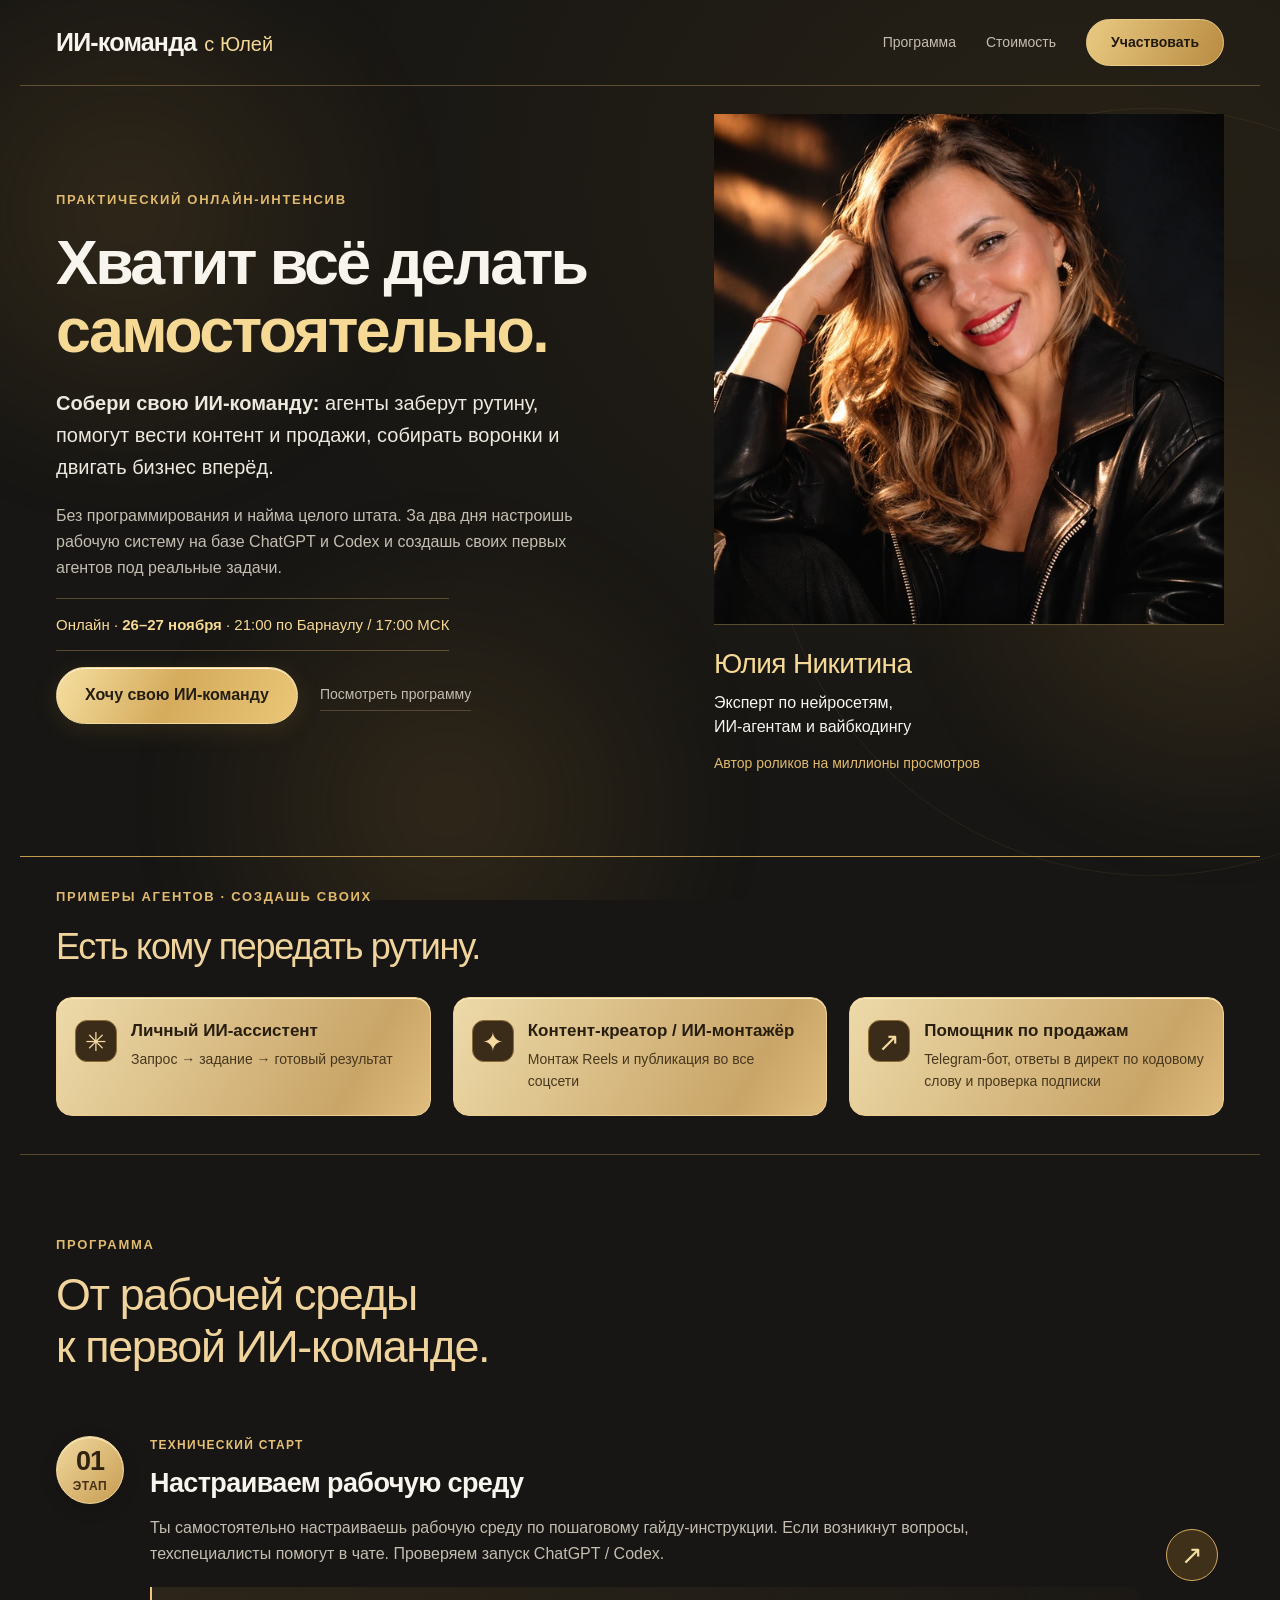
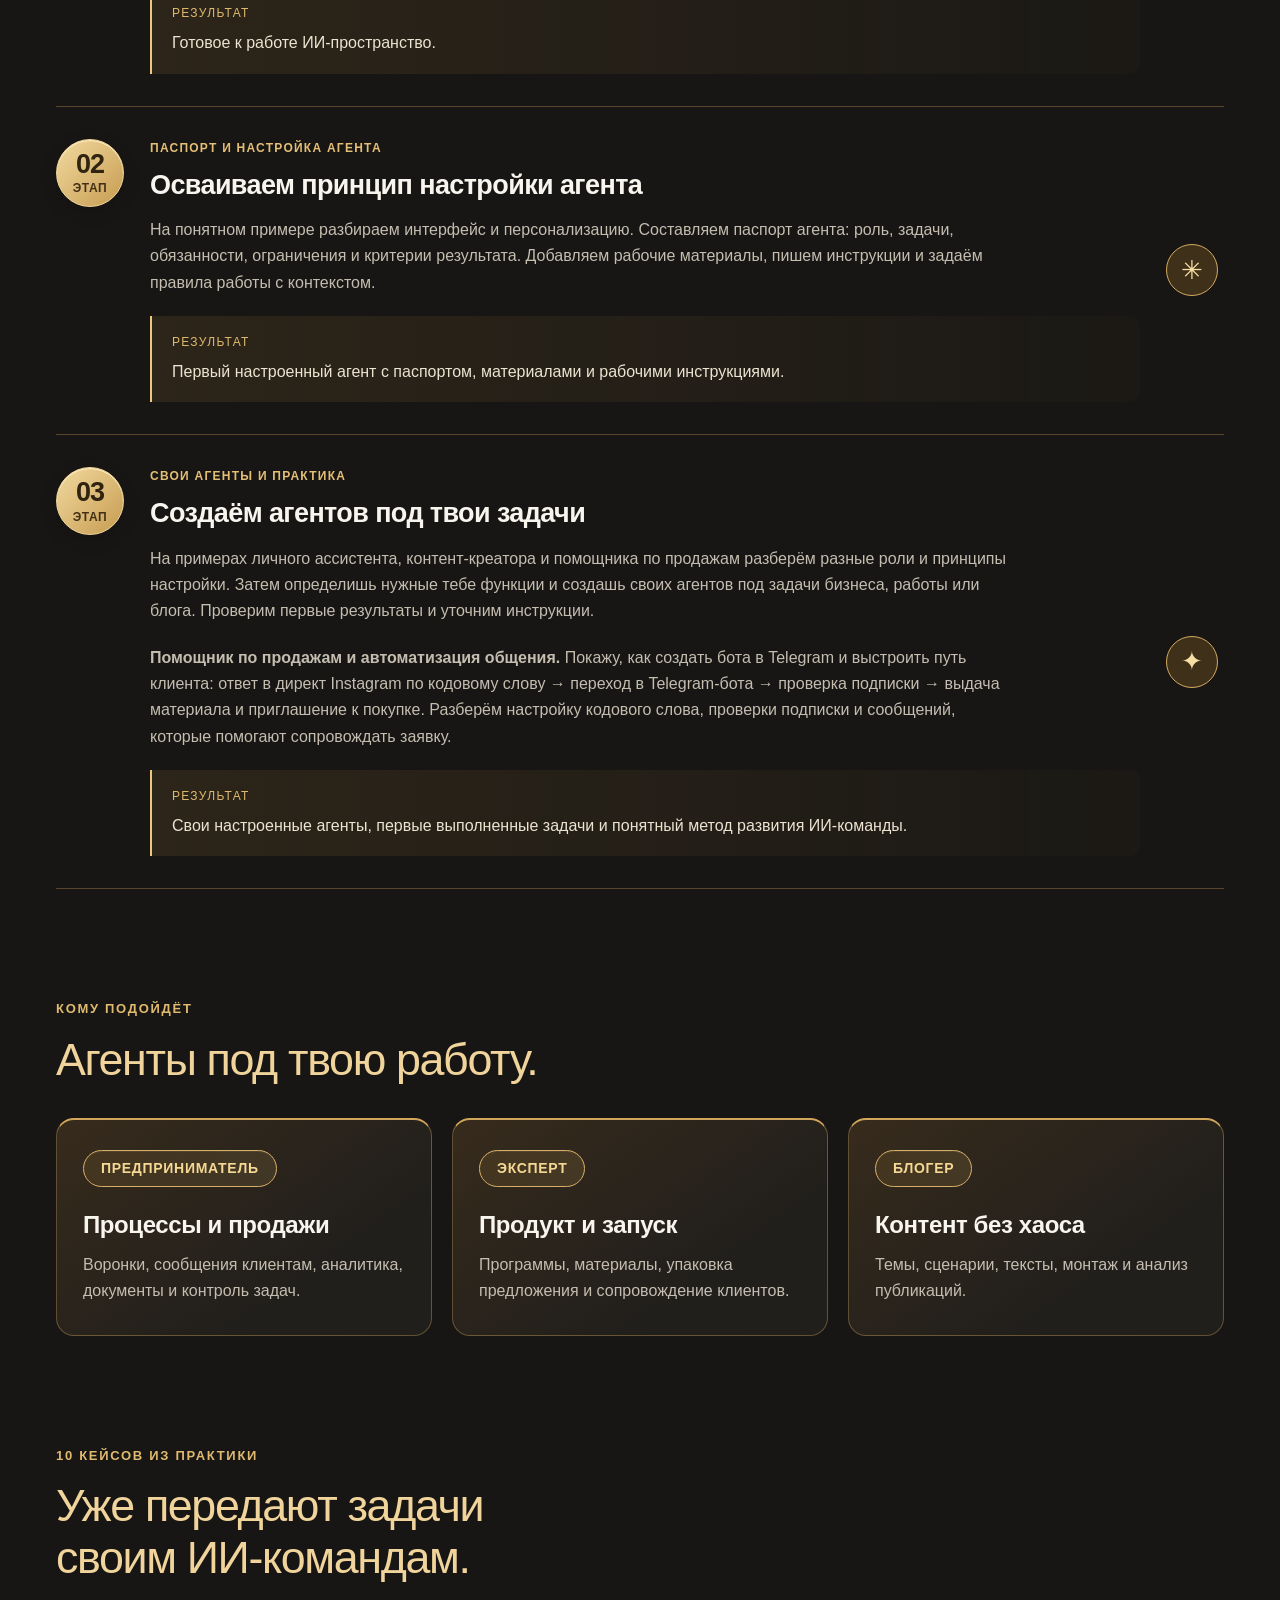
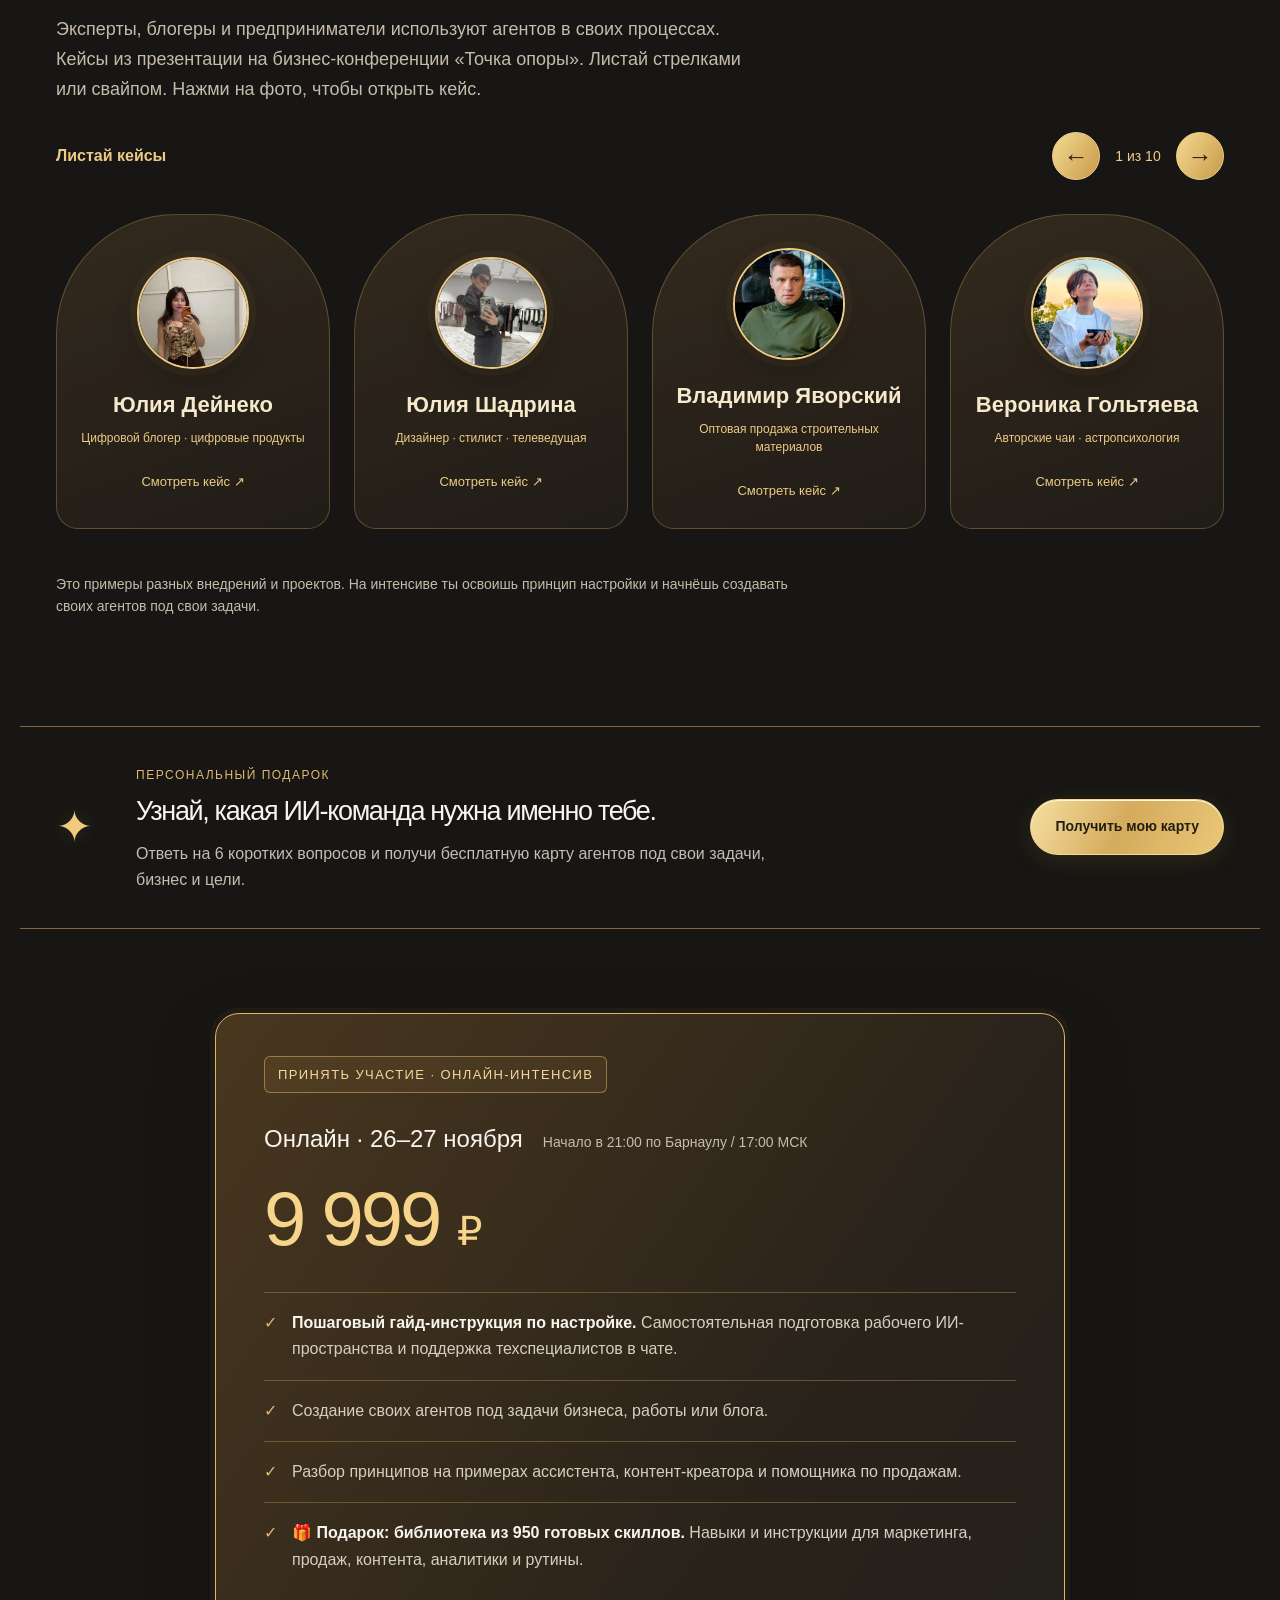
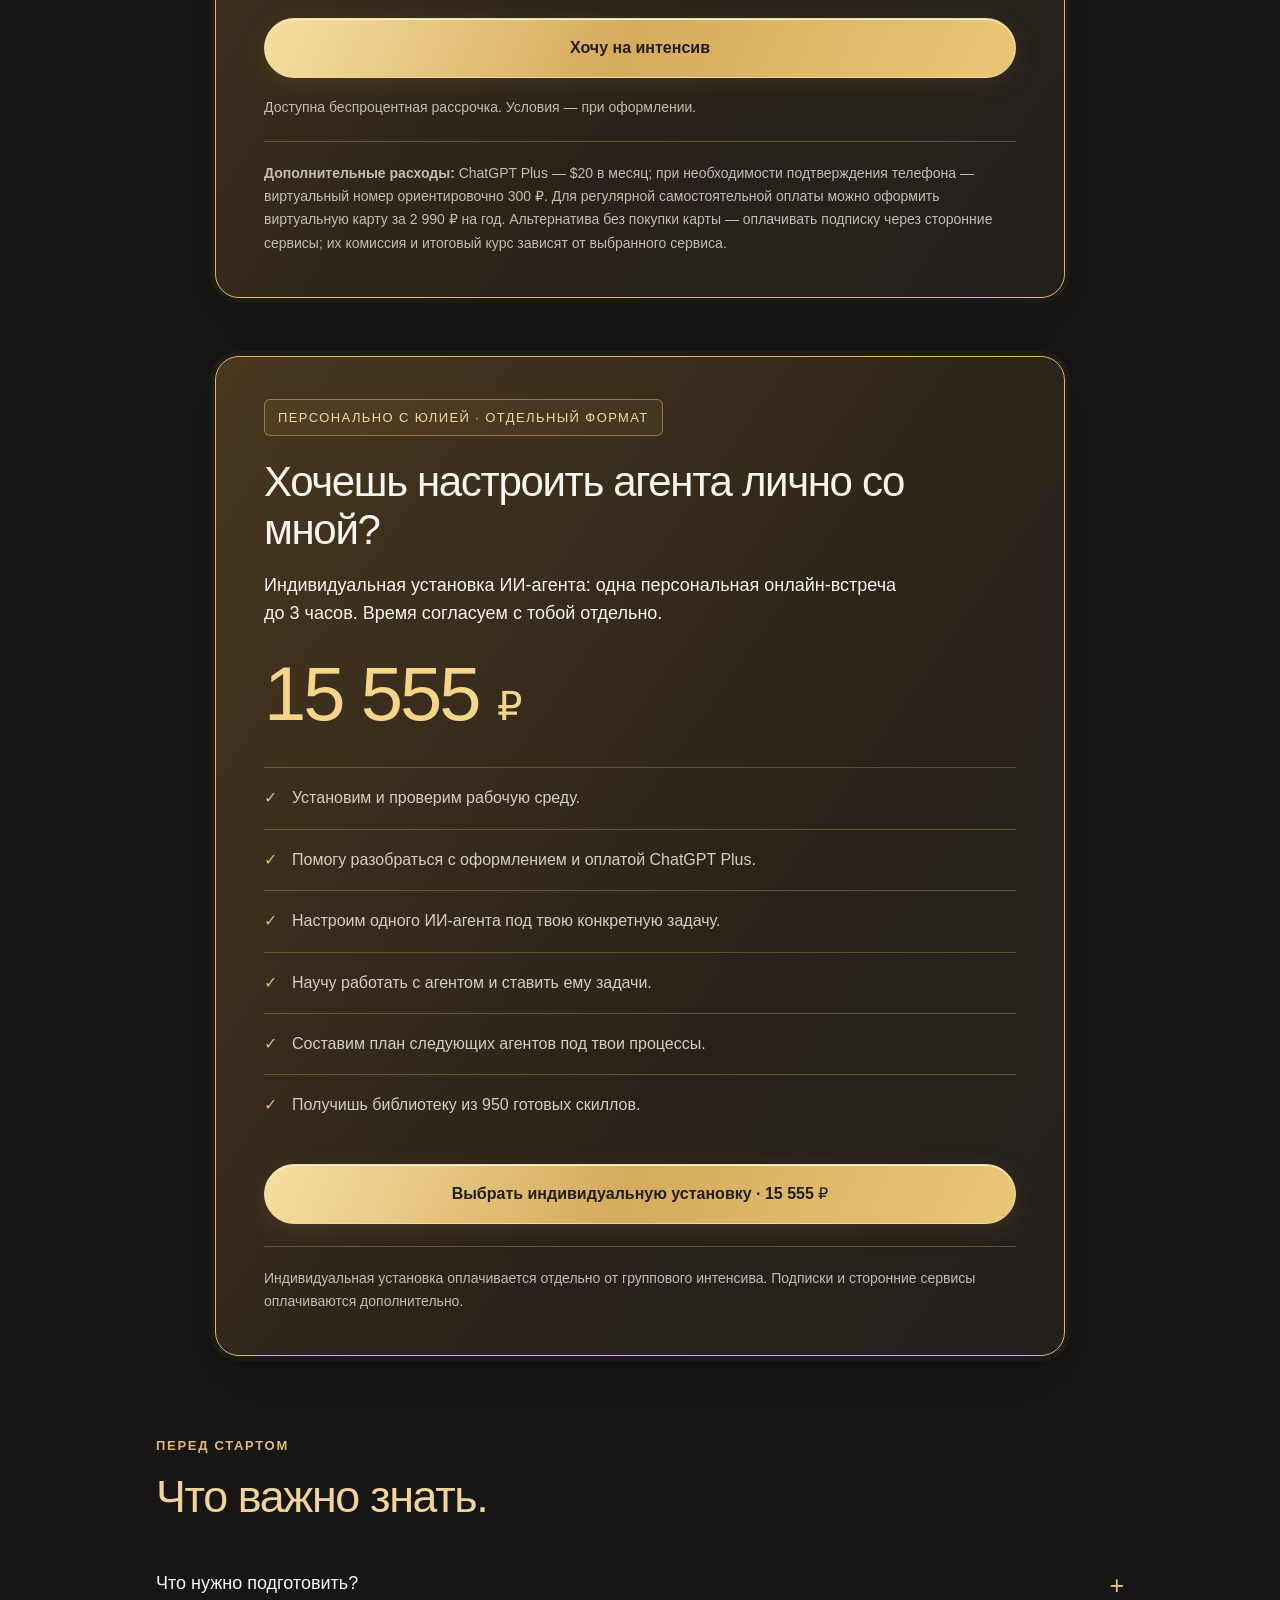
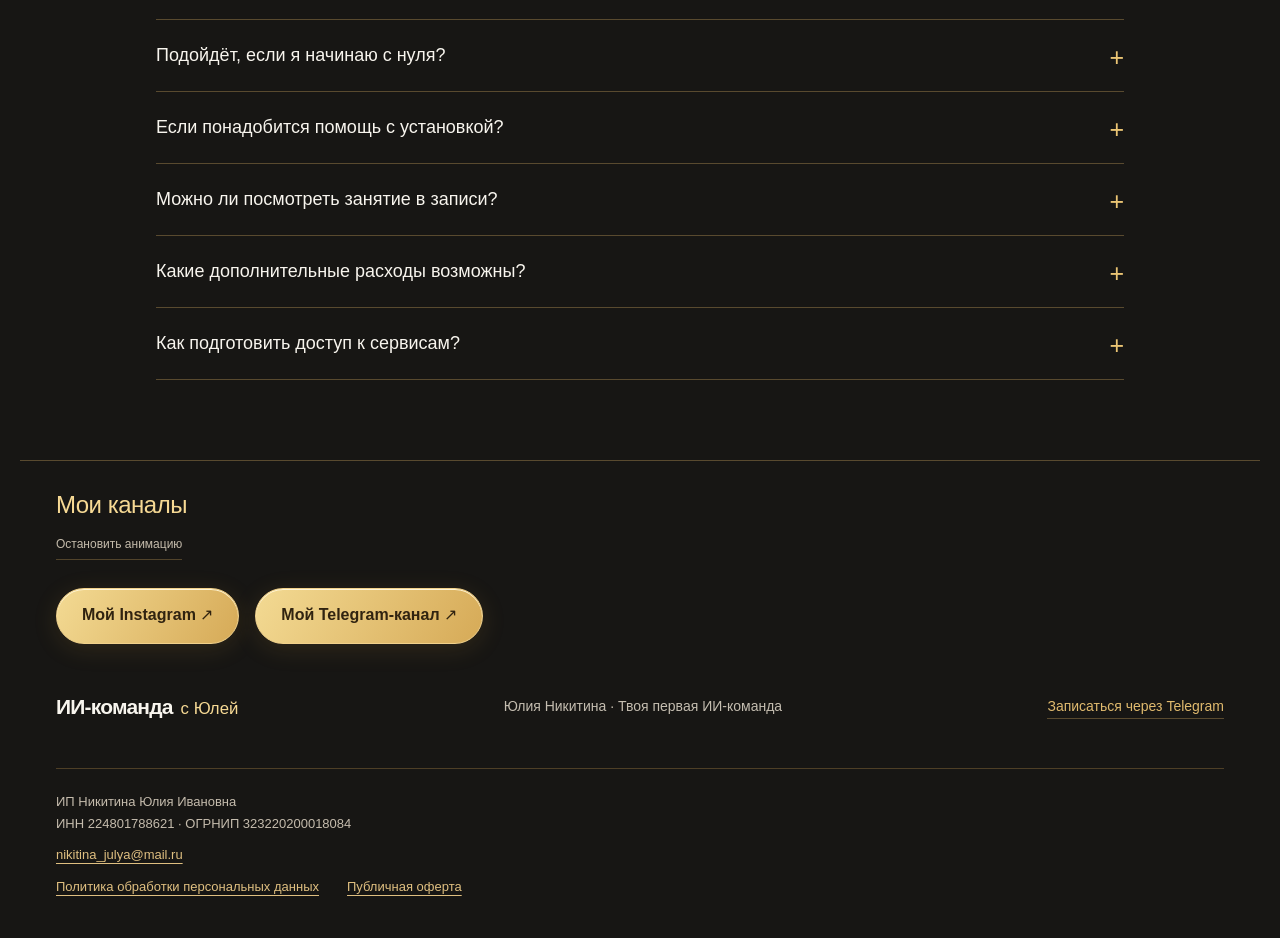
==== index.html @ 74a108e4 "Add interactive case portraits modal details and ambient gold motion" ====
<!doctype html>
<html lang="ru">
<head>
<meta charset="utf-8"><meta name="viewport" content="width=device-width,initial-scale=1">
<meta name="description" content="Хватит делать всё самостоятельно. За два дня создай своих ИИ-агентов под реальные задачи бизнеса, работы или блога. Онлайн-интенсив 26–27 ноября.">
<meta property="og:title" content="ИИ-команда с Юлей — практический онлайн-интенсив">
<meta property="og:description" content="Настрой своих агентов под задачи бизнеса, работы или блога.">
<meta property="og:image" content="https://juliyanikitina.github.io/ai/assets/intensive-preview-black-gold-v1.jpg">
<meta property="og:image:width" content="1734">
<meta property="og:image:height" content="907">
<meta property="og:image:alt" content="Интенсив «ИИ-команда с Юлей». Настрой своих агентов.">
<meta property="og:type" content="website">
<meta property="og:url" content="https://juliyanikitina.github.io/ai/">
<meta name="twitter:card" content="summary_large_image">
<meta name="twitter:description" content="Настрой своих агентов под задачи бизнеса, работы или блога.">
<meta name="twitter:image" content="https://juliyanikitina.github.io/ai/assets/intensive-preview-black-gold-v1.jpg">
<title>Твоя первая ИИ-команда — живой интенсив</title>
<meta name="theme-color" content="#171614">
<link rel="preload" as="image" href="assets/yulia-black-gold-1254.webp" imagesrcset="assets/yulia-black-gold-640.webp 640w, assets/yulia-black-gold-960.webp 960w, assets/yulia-black-gold-1254.webp 1254w" imagesizes="(max-width: 820px) calc(100vw - 40px), 540px">
<link rel="stylesheet" href="intensive-gold.css?v=20261125-cases-motion">
<link rel="stylesheet" href="cases-motion.css?v=1">
</head>
<body>
<div class="ambient-motion" aria-hidden="true"><i></i><i></i><i></i><b></b></div>
<header class="wrap nav"><a class="brand" href="#">ИИ-команда <span>с Юлей</span></a><nav aria-label="Главная навигация"><a href="#program">Программа</a><a href="#join">Стоимость</a><a class="nav-button" href="https://t.me/ai_komanda_intensive_bot?start=landing_nav" target="_blank" rel="noopener noreferrer">Участвовать</a></nav></header>
<main>
<section class="wrap hero">
<div class="hero-copy">
<div class="eyebrow">ПРАКТИЧЕСКИЙ ОНЛАЙН-ИНТЕНСИВ</div>
<h1>Хватит всё делать<br><em>самостоятельно.</em></h1>
<p class="lead"><strong>Собери свою ИИ-команду:</strong> агенты заберут рутину, помогут вести контент и продажи, собирать воронки и двигать бизнес вперёд.</p>
<p class="sublead">Без программирования и найма целого штата. За два дня настроишь рабочую систему на базе ChatGPT и Codex и создашь своих первых агентов под реальные задачи.</p>
<p class="hero-duration"><span>Онлайн · <strong>26–27 ноября</strong> · 21:00 по Барнаулу / 17:00 МСК</span></p>
<div class="hero-actions"><a class="button" href="https://t.me/ai_komanda_intensive_bot?start=landing_hero" target="_blank" rel="noopener noreferrer">Хочу свою ИИ-команду</a><a class="text-link" href="#program">Посмотреть программу</a></div>
</div>
<figure class="hero-portrait"><picture><source type="image/webp" srcset="assets/yulia-black-gold-640.webp 640w, assets/yulia-black-gold-960.webp 960w, assets/yulia-black-gold-1254.webp 1254w" sizes="(max-width: 820px) calc(100vw - 40px), 540px"><img src="assets/yulia-black-gold-portrait.jpg" alt="Юлия Никитина в чёрной кожаной куртке, портрет с тёплым золотым светом" width="1254" height="1254" fetchpriority="high" decoding="async"></picture><figcaption><strong>Юлия Никитина</strong><p class="speaker-description">Эксперт по нейросетям,<br>ИИ-агентам и вайбкодингу</p><span class="speaker-proof">Автор роликов на миллионы просмотров</span></figcaption></figure>
</section>
<section class="wrap workspace" aria-label="Примеры ролей ИИ-команды">
<div class="workspace-inner">
<div class="workspace-label">ПРИМЕРЫ АГЕНТОВ · СОЗДАШЬ СВОИХ</div><h2>Есть кому передать рутину.</h2>
<div class="agent-card"><div class="avatar mint">✳</div><div><h3>Личный ИИ-ассистент</h3><p>Запрос → задание → готовый результат</p></div><span class="arrow">↗</span></div>
<div class="agent-card"><div class="avatar red">✦</div><div><h3>Контент-креатор / ИИ-монтажёр</h3><p>Монтаж Reels и публикация во все соцсети</p></div><span class="arrow">↗</span></div>
<div class="agent-card"><div class="avatar yellow">↗</div><div><h3>Помощник по продажам</h3><p>Telegram-бот, ответы в директ по кодовому слову и проверка подписки</p></div><span class="arrow">↗</span></div>
</div></section>
<section class="wrap section" id="program"><div class="eyebrow">ПРОГРАММА</div><h2>От рабочей среды<br>к первой ИИ-команде.</h2>
<article class="lesson"><div class="day">01<span>ЭТАП</span></div><div><div class="lesson-meta">ТЕХНИЧЕСКИЙ СТАРТ</div><h3>Настраиваем рабочую среду</h3><p>Ты самостоятельно настраиваешь рабочую среду по пошаговому гайду-инструкции. Если возникнут вопросы, техспециалисты помогут в чате. Проверяем запуск ChatGPT / Codex.</p><div class="result"><span>РЕЗУЛЬТАТ</span>Готовое к работе ИИ-пространство.</div></div><div class="lesson-symbol">↗</div></article>
<article class="lesson"><div class="day">02<span>ЭТАП</span></div><div><div class="lesson-meta">ПАСПОРТ И НАСТРОЙКА АГЕНТА</div><h3>Осваиваем принцип настройки агента</h3><p>На понятном примере разбираем интерфейс и персонализацию. Составляем паспорт агента: роль, задачи, обязанности, ограничения и критерии результата. Добавляем рабочие материалы, пишем инструкции и задаём правила работы с контекстом.</p><div class="result"><span>РЕЗУЛЬТАТ</span>Первый настроенный агент с паспортом, материалами и рабочими инструкциями.</div></div><div class="lesson-symbol">✳</div></article>
<article class="lesson"><div class="day">03<span>ЭТАП</span></div><div><div class="lesson-meta">СВОИ АГЕНТЫ И ПРАКТИКА</div><h3>Создаём агентов под твои задачи</h3><p>На примерах личного ассистента, контент-креатора и помощника по продажам разберём разные роли и принципы настройки. Затем определишь нужные тебе функции и создашь своих агентов под задачи бизнеса, работы или блога. Проверим первые результаты и уточним инструкции.</p><p><strong>Помощник по продажам и автоматизация общения.</strong> Покажу, как создать бота в Telegram и выстроить путь клиента: ответ в директ Instagram по кодовому слову → переход в Telegram-бота → проверка подписки → выдача материала и приглашение к покупке. Разберём настройку кодового слова, проверки подписки и сообщений, которые помогают сопровождать заявку.</p><div class="result"><span>РЕЗУЛЬТАТ</span>Свои настроенные агенты, первые выполненные задачи и понятный метод развития ИИ-команды.</div></div><div class="lesson-symbol">✦</div></article>
</section>
<section class="wrap section audience-paths" id="who-needs-it">
<div class="eyebrow">КОМУ ПОДОЙДЁТ</div><h2>Агенты под твою работу.</h2>
<div class="profession-grid">
<article><span class="agent-tag">ПРЕДПРИНИМАТЕЛЬ</span><h3>Процессы и продажи</h3><p>Воронки, сообщения клиентам, аналитика, документы и контроль задач.</p></article>
<article><span class="agent-tag">ЭКСПЕРТ</span><h3>Продукт и запуск</h3><p>Программы, материалы, упаковка предложения и сопровождение клиентов.</p></article>
<article><span class="agent-tag">БЛОГЕР</span><h3>Контент без хаоса</h3><p>Темы, сценарии, тексты, монтаж и анализ публикаций.</p></article>
</div>
</section>
<section class="wrap section cases-section" id="cases" aria-label="Кейсы применения ИИ-агентов"><div class="eyebrow">10 КЕЙСОВ ИЗ ПРАКТИКИ</div><h2>Уже передают задачи<br>своим ИИ-командам.</h2><p class="cases-intro">Эксперты, блогеры и предприниматели используют агентов в своих процессах. Кейсы из презентации на бизнес-конференции «Точка опоры». Листай стрелками или свайпом. Нажми на фото, чтобы открыть кейс.</p><div class="cases-controls"><strong>Листай кейсы</strong><div class="cases-nav"><button type="button" aria-label="Предыдущий кейс" data-cases-step="-1">←</button><span class="case-counter" aria-live="polite">1 из 10</span><button type="button" aria-label="Следующий кейс" data-cases-step="1">→</button></div></div><div class="cases-track" tabindex="0" aria-label="Кейсы, листай стрелками или свайпом"><article class="case-card"><button class="case-open" type="button" aria-haspopup="dialog"><header class="case-header"><div class="case-avatar"><img src="assets/cases/yulia-deyneko.webp" alt="Юлия Дейнеко — Блогер · цифровые продукты" loading="lazy" decoding="async" width="397" height="700"></div><div><h3>Юлия Дейнеко</h3><span class="case-role">Цифровой блогер · цифровые продукты</span></div></header><span class="case-open-label">Смотреть кейс ↗</span></button><div class="case-content"><p class="case-label">Что внедрили и используют</p><ul><li>Анализирует обращения из нескольких соцсетей и выделяет диалоги, где нужно личное участие</li><li>Помогает отвечать в закрытых сообществах и работает как ИИ-продажник</li><li>Поддерживает создание ботов, лендингов, контента и новых цифровых продуктов</li></ul><p class="case-result">Экономия времени и затрат на отдельных специалистов — плюс новые продукты и источники дохода.</p></div></article><article class="case-card"><button class="case-open" type="button" aria-haspopup="dialog"><header class="case-header"><div class="case-avatar"><img src="assets/cases/yulia-shadrina.webp" alt="Юлия Шадрина — Дизайнер · стилист · телеведущая" loading="lazy" decoding="async" width="525" height="700"></div><div><h3>Юлия Шадрина</h3><span class="case-role">Дизайнер · стилист · телеведущая</span></div></header><span class="case-open-label">Смотреть кейс ↗</span></button><div class="case-content"><p class="case-label">Что внедрили и используют</p><ul><li>Фотореалистичные эскизы формы и ИИ-модели в дизайнерской одежде</li><li>Ролики о продуктах, расчёт стоимости и коммерческие предложения</li><li>Поиск материалов, поставщиков и оптимальных вариантов производства</li></ul><p class="case-result">Для крупных заказчиков быстрее собираются концепция, визуализация, расчёты и материалы для согласования.</p></div></article><article class="case-card"><button class="case-open" type="button" aria-haspopup="dialog"><header class="case-header"><div class="case-avatar"><img src="assets/cases/vladimir-yavorsky.webp" alt="Владимир Яворский — Оптовая продажа строительных материалов" loading="lazy" decoding="async" width="700" height="700"></div><div><h3>Владимир Яворский</h3><span class="case-role">Оптовая продажа строительных материалов</span></div></header><span class="case-open-label">Смотреть кейс ↗</span></button><div class="case-content"><p class="case-label">Что внедрили и используют</p><ul><li>Анализ клиентской базы: кто пришёл, кто ушёл и какие действия нужны</li><li>Формирование заказов товаров на склад и перемещений между складами</li><li>В разработке — приложение с инструкциями для новых сотрудников</li></ul><p class="case-result">Руководитель быстрее получает аналитику и решения по запасам, а обучение новичков переходит в единый стандарт.</p></div></article><article class="case-card"><button class="case-open" type="button" aria-haspopup="dialog"><header class="case-header"><div class="case-avatar"><img src="assets/cases/veronika-goltyaeva.webp" alt="Вероника Гольтяева — Авторские чаи · астропсихология" loading="lazy" decoding="async" width="700" height="700"></div><div><h3>Вероника Гольтяева</h3><span class="case-role">Авторские чаи · астропсихология</span></div></header><span class="case-open-label">Смотреть кейс ↗</span></button><div class="case-content"><p class="case-label">Что внедрили и используют</p><ul><li>Гайды, визуалы и описания авторских чаёв</li><li>Поиск клиентов, баз, выставок и ярмарок</li><li>Коммерческие предложения, рассылки и поддержка продаж</li></ul><p class="case-result">Знания и физический продукт превращаются в понятную линейку материалов, каналов продвижения и продаж.</p></div></article><article class="case-card"><button class="case-open" type="button" aria-haspopup="dialog"><header class="case-header"><div class="case-avatar"><img src="assets/cases/eclair-elena-tokareva.webp" alt="Эклерная · Елена Токарева — Производство · кондитерская" loading="lazy" decoding="async" width="1000" height="529"></div><div><h3>Эклерная · Елена Токарева</h3><span class="case-role">Производство · кондитерская</span></div></header><span class="case-open-label">Смотреть кейс ↗</span></button><div class="case-content"><p class="case-label">Что внедрили и используют</p><ul><li>Структурирует рецепты и технологические данные</li><li>Сводит квартальные отчёты и помогает анализировать показатели</li><li>Готовит визуалы и презентационные материалы</li></ul><p class="case-result">То, что откладывалось из-за объёма, превращается в регулярный управляемый процесс.</p></div></article><article class="case-card"><button class="case-open" type="button" aria-haspopup="dialog"><header class="case-header"><div class="case-avatar"><img src="assets/cases/marina-likhtorovich.webp" alt="Марина Лихторович — HR · Executive Search" loading="lazy" decoding="async" width="700" height="700"></div><div><h3>Марина Лихторович</h3><span class="case-role">HR · Executive Search</span></div></header><span class="case-open-label">Смотреть кейс ↗</span></button><div class="case-content"><p class="case-label">Что внедрили и используют</p><ul><li>Структурирует переписки, материалы и большие объёмы информации</li><li>Готовит презентации и документы к выступлениям</li><li>Помогает держать в фокусе проекты, связи и договорённости</li></ul><p class="case-result">Основатель HR-агентства «ЛЮДИ» получает цифровую поддержку без расширения ручной рутины.</p></div></article><article class="case-card"><button class="case-open" type="button" aria-haspopup="dialog"><header class="case-header"><div class="case-avatar"><img src="assets/cases/derufa.webp" alt="DERUFA — Розница · краски" loading="lazy" decoding="async" width="1000" height="525"></div><div><h3>DERUFA</h3><span class="case-role">Розница · краски</span></div></header><span class="case-open-label">Смотреть кейс ↗</span></button><div class="case-content"><p class="case-label">Что внедрили и используют</p><ul><li>Находит целевые базы партнёров и клиентов</li><li>Готовит коммерческие предложения</li><li>Помогает проводить рассылки и обрабатывать ответы</li></ul><p class="case-result">Больше охват, быстрее выход на контакт и меньше ручной работы в продажах.</p></div></article><article class="case-card"><button class="case-open" type="button" aria-haspopup="dialog"><header class="case-header"><div class="case-avatar"><img src="assets/cases/kartikeya.webp" alt="Картикея — Нейрозапуск проекта" loading="lazy" decoding="async" width="1000" height="525"></div><div><h3>Картикея</h3><span class="case-role">Нейрозапуск проекта</span></div></header><span class="case-open-label">Смотреть кейс ↗</span></button><div class="case-content"><p class="case-label">Что внедрили и используют</p><ul><li>Объединены книга, программы, наставничество и миссия проекта</li><li>Созданы позиционирование, сайт и продуктовые страницы</li><li>Подготовлены бот и сценарии продаж</li></ul><p class="case-result">Цифровая экосистема опубликована и подготовлена к самостоятельному развитию.</p></div></article><article class="case-card"><button class="case-open" type="button" aria-haspopup="dialog"><header class="case-header"><div class="case-avatar"><img src="assets/cases/crystal.webp" alt="CRYSTAL · Икорный сомелье — Нейрозапуск семейного бизнеса" loading="lazy" decoding="async" width="700" height="700"></div><div><h3>CRYSTAL · Икорный сомелье</h3><span class="case-role">Нейрозапуск семейного бизнеса</span></div></header><span class="case-open-label">Смотреть кейс ↗</span></button><div class="case-content"><p class="case-label">Что внедрили и используют</p><ul><li>Экспертиза семейного бизнеса упакована в продукт</li><li>Созданы лендинг, бот, гайд и предложение</li><li>Подготовлены стратегия прогрева и сценарий запуска</li></ul><p class="case-result">Продукт и инфраструктура подготовлены к выходу на рынок без неподтверждённых обещаний продаж.</p></div></article><article class="case-card"><button class="case-open" type="button" aria-haspopup="dialog"><header class="case-header"><div class="case-avatar"><div class="case-wordmark">АГРОИМПОРТ<br>РИТЕЙЛ</div></div><div><h3>Агроимпорт Ритейл</h3><span class="case-role">Оптовая дистрибуция продуктов · Барнаул</span></div></header><span class="case-open-label">Смотреть кейс ↗</span></button><div class="case-content"><p class="case-label">Что внедрили и используют</p><ul><li>Сводит данные продаж и остатки из подключённых источников</li><li>Сверяет показатели и готовит расчёты для руководителя</li><li>Выдаёт проверяемый результат примерно за одну минуту</li></ul><p class="case-result">Управленческий бот уже внедрён и работает в собственном контуре компании.</p></div></article></div><p class="cases-note">Это примеры разных внедрений и проектов. На интенсиве ты освоишь принцип настройки и начнёшь создавать своих агентов под свои задачи.</p></section>
<section class="wrap ai-map-gift" aria-label="Бесплатная персональная карта ИИ-команды">
<div class="gift-mark" aria-hidden="true">✦</div><div><span>ПЕРСОНАЛЬНЫЙ ПОДАРОК</span><h2>Узнай, какая ИИ-команда нужна именно тебе.</h2><p>Ответь на 6 коротких вопросов и получи бесплатную карту агентов под свои задачи, бизнес и цели.</p></div><a class="button" href="https://t.me/ai_komanda_intensive_bot?start=event_ai_map" target="_blank" rel="noopener noreferrer">Получить мою карту</a>
</section>
<section class="wrap section join join-compact" id="join">
<div class="price-card"><span class="price-label">ПРИНЯТЬ УЧАСТИЕ · ОНЛАЙН-ИНТЕНСИВ</span><div class="price-date"><strong>Онлайн · 26–27 ноября</strong><span>Начало в 21:00 по Барнаулу / 17:00 МСК</span></div><div class="price" style="margin-top:14px">9 999 <span>₽</span></div>
<ul><li><strong>Пошаговый гайд-инструкция по настройке.</strong> Самостоятельная подготовка рабочего ИИ-пространства и поддержка техспециалистов в чате.</li><li>Создание своих агентов под задачи бизнеса, работы или блога.</li><li>Разбор принципов на примерах ассистента, контент-креатора и помощника по продажам.</li><li><strong>🎁 Подарок: библиотека из 950 готовых скиллов.</strong> Навыки и инструкции для маркетинга, продаж, контента, аналитики и рутины.</li></ul>
<a class="button" id="enroll" href="https://t.me/ai_komanda_intensive_bot?start=landing_price" target="_blank" rel="noopener noreferrer">Хочу на интенсив</a>
<p class="muted">Доступна беспроцентная рассрочка. Условия — при оформлении.</p>
<p class="price-note"><strong>Дополнительные расходы:</strong> ChatGPT Plus — $20 в месяц; при необходимости подтверждения телефона — виртуальный номер ориентировочно 300 ₽. Для регулярной самостоятельной оплаты можно оформить виртуальную карту за 2 990 ₽ на год. Альтернатива без покупки карты — оплачивать подписку через сторонние сервисы; их комиссия и итоговый курс зависят от выбранного сервиса.</p></div></section>
<section class="wrap individual-option" id="individual" aria-label="Индивидуальная установка ИИ-агента"><div class="price-card"><span class="price-label">ПЕРСОНАЛЬНО С ЮЛИЕЙ · ОТДЕЛЬНЫЙ ФОРМАТ</span><h2>Хочешь настроить агента лично со мной?</h2><p class="individual-intro">Индивидуальная установка ИИ-агента: одна персональная онлайн-встреча до 3 часов. Время согласуем с тобой отдельно.</p><div class="price">15 555 <span>₽</span></div><ul><li>Установим и проверим рабочую среду.</li><li>Помогу разобраться с оформлением и оплатой ChatGPT Plus.</li><li>Настроим одного ИИ-агента под твою конкретную задачу.</li><li>Научу работать с агентом и ставить ему задачи.</li><li>Составим план следующих агентов под твои процессы.</li><li>Получишь библиотеку из 950 готовых скиллов.</li></ul><a class="button" href="https://ai-komanda-s-yuley.ai-komanda-worker.workers.dev/pay?format=individual" target="_blank" rel="noopener noreferrer">Выбрать индивидуальную установку · 15 555 ₽</a><p class="price-note">Индивидуальная установка оплачивается отдельно от группового интенсива. Подписки и сторонние сервисы оплачиваются дополнительно.</p></div></section>
<section class="wrap faq" id="prepare"><div class="eyebrow">ПЕРЕД СТАРТОМ</div><h2>Что важно знать.</h2>
<details><summary>Что нужно подготовить?</summary><p>Ноутбук на Windows или Mac, зарядку, стабильный интернет, Telegram и доступ к своей почте. Заранее предоставим гайд с требованиями к устройствам и подготовкой к интенсиву. Установку пройдём вместе.</p></details>
<details><summary>Подойдёт, если я начинаю с нуля?</summary><p>Да. Программировать не нужно: показываем каждый шаг на понятных примерах, а ты создаёшь своих агентов под реальные задачи.</p></details>
<details><summary>Если понадобится помощь с установкой?</summary><p>Типовые вопросы разбираем на занятии и в чате. Персональная настройка компьютера вне групповой программы согласуется отдельно. Ошибки в наших инструкциях исправляем без доплаты.</p></details>
<details><summary>Можно ли посмотреть занятие в записи?</summary><p>Да, записи онлайн-эфиров входят в участие. Срок доступа уточни перед оплатой.</p></details>
<details><summary>Какие дополнительные расходы возможны?</summary><p>ChatGPT Plus стоит $20 в месяц. Если сервис запросит подтверждение телефона, виртуальный номер может стоить ориентировочно 300 ₽. Для самостоятельной оплаты можно оформить виртуальную карту за 2 990 ₽ на год. Другой вариант — оплачивать через сторонние сервисы без покупки карты; тогда учитывай их комиссию и курс. Цены сервисов могут меняться.</p></details>
<details><summary>Как подготовить доступ к сервисам?</summary><p>До оплаты участия уточним необходимые подписки и доступность сервисов для твоего устройства и региона с учётом правил провайдеров. Если нужен VPN, рекомендации и его отдельную стоимость обсудим заранее. VPN сам по себе не гарантирует доступ. Пароли, коды подтверждения и платёжные данные участник вводит самостоятельно.</p></details>
</section></main>

<footer class="wrap footer"><div class="footer-channels"><h2>Мои каналы</h2><button type="button" class="motion-toggle" aria-pressed="false">Остановить анимацию</button><nav class="social-links" aria-label="Социальные сети Юлии Никитиной"><a class="button social-button" href="https://www.instagram.com/juliya.nikitina.ai/" target="_blank" rel="noopener noreferrer" aria-label="Instagram Юлии Никитиной">Мой Instagram ↗</a><a class="button social-button" href="https://t.me/julya_nikitina_369" target="_blank" rel="noopener noreferrer" aria-label="Telegram-канал Юлии Никитиной">Мой Telegram-канал ↗</a></nav></div><a class="brand" href="#">ИИ-команда <span>с Юлей</span></a><span>Юлия Никитина · Твоя первая ИИ-команда</span><a class="footer-cta" href="https://t.me/ai_komanda_intensive_bot?start=landing_footer" target="_blank" rel="noopener noreferrer">Записаться через Telegram</a><div class="legal-footer"><p>ИП Никитина Юлия Ивановна<br>ИНН 224801788621 · ОГРНИП 323220200018084</p><p><a href="mailto:nikitina_julya@mail.ru">nikitina_julya@mail.ru</a></p><nav aria-label="Правовая информация"><a href="privacy/">Политика обработки персональных данных</a><a href="https://ai-creator369.payform.ru/rest/school/getPublicOffer?offerId=84648" target="_blank" rel="noopener noreferrer">Публичная оферта</a></nav></div></footer>
<dialog class="case-dialog" aria-labelledby="case-dialog-title"><div class="case-dialog-toolbar"><span>КЕЙС ИЗ ПРАКТИКИ</span><button type="button" class="case-dialog-close" aria-label="Закрыть кейс">✕</button></div><div class="case-dialog-body"></div><div class="case-dialog-nav"><button type="button" data-dialog-step="-1" aria-label="Предыдущий кейс в окне">←</button><span class="dialog-counter"></span><button type="button" data-dialog-step="1" aria-label="Следующий кейс в окне">→</button></div></dialog>
<script src="script.js"></script>
<script src="cases.js?v=3" defer></script>

</body></html>
---- intensive-gold.css ----
/* Black leather, warm light, brushed gold. Photograph stays unfiltered. */
:root{color-scheme:dark;--paper:#171614;--panel:#211f1c;--panel-raised:#292621;--ink:#f8f5ee;--muted:#c4bdb0;--gold:#d9b976;--gold-bright:#f3dbaa;--line:#c4a56a35;font-synthesis:none}
*{box-sizing:border-box}
html{scroll-behavior:smooth;scroll-padding-top:30px}
body{margin:0;background:var(--paper);color:var(--ink);font-family:Arial,Helvetica,sans-serif;-webkit-font-smoothing:antialiased;font-size:16px;line-height:1.65}
body:before{content:"";position:absolute;inset:0 0 auto;height:1000px;z-index:-1;background:radial-gradient(ellipse at 85% 18%,#966b2420,transparent 55%);pointer-events:none}
a{color:inherit;text-decoration:none}
button{font:inherit;cursor:pointer}
img{max-width:100%;display:block}
.wrap{width:min(1240px,100%);padding-inline:36px;margin-inline:auto}
.nav{min-height:102px;display:flex;align-items:center;justify-content:space-between;gap:24px;border-bottom:1px solid var(--line)}
.brand{display:inline-flex;gap:8px;align-items:baseline;font-size:25px;font-weight:800;letter-spacing:-.8px;white-space:nowrap}
.brand span{color:var(--gold);font-size:.8em;font-weight:400;letter-spacing:0}
.nav nav{display:flex;align-items:center;gap:30px;font-size:14px}
.nav nav>a:not(.nav-button){color:var(--muted)}
.nav nav>a:hover{color:var(--gold-bright)}
.nav-button{border:1px solid #b6975b80;border-radius:99px;padding:11px 24px;color:var(--gold-bright);background:#2e281e}
.hero{display:grid;grid-template-columns:1.1fr 1fr;gap:54px;align-items:center;padding-block:66px 72px}
.hero-copy{min-width:0}
.hero-person{margin-bottom:30px}
.hero-person strong{font-size:19px;font-weight:600;display:block}
.hero-person small{display:block;color:var(--muted);font-size:14px;line-height:1.55;margin-top:3px;max-width:390px}
.eyebrow,.workspace-label,.lesson-meta{font-size:13px;font-weight:600;letter-spacing:1.7px;color:var(--gold);line-height:1.6}
h1{font-size:clamp(40px,4.9vw,65px);font-weight:600;line-height:1.08;letter-spacing:-2.6px;margin:22px 0 26px}
h1 em{font-style:normal;color:var(--gold-bright)}
h2{font-size:clamp(32px,3.5vw,46px);font-weight:500;letter-spacing:-1.35px;line-height:1.15;margin:14px 0 32px}
h3{font-weight:600;line-height:1.3}
p{margin-block:0 20px}
.lead{font-size:20px;line-height:1.6;max-width:540px;color:#eee9de}
.lead strong{font-weight:600}
.sublead{font-size:16px;color:var(--muted);max-width:520px}
.hero-duration{margin:26px 0;color:var(--gold-bright);font-size:15px;line-height:1.7}
.hero-duration span{display:inline-block;border-block:1px solid var(--line);padding-block:13px}
.hero-actions{display:flex;align-items:center;gap:22px;flex-wrap:wrap}
.button{display:inline-flex;align-items:center;justify-content:center;min-height:56px;padding:16px 28px;border-radius:99px;background:linear-gradient(115deg,#e6cd98,#bd9655);box-shadow:inset 0 1px 0 #fff5d790,0 6px 22px #0002;border:1px solid #e5c588;color:#231d13;font-size:16px;font-weight:700;text-align:center;line-height:1.4;transition:filter .18s,transform .18s}
.button:hover{filter:brightness(1.1);transform:translateY(-2px)}
.text-link{font-size:14px;color:var(--muted);border-bottom:1px solid #a18a6160;padding-block:4px}
.text-link:hover{color:var(--gold-bright)}
.hero-portrait{margin:0;min-width:0;max-width:540px;width:100%;justify-self:end;border:1px solid #ae87494d;border-radius:180px 180px 24px 24px;overflow:hidden;background:#211c16;box-shadow:0 28px 90px #0004}
.hero-portrait picture{display:block}
.hero-portrait img{display:block;width:100%;height:auto;aspect-ratio:1;object-fit:contain}
.hero-portrait figcaption{padding:22px 26px 25px;border-top:1px solid var(--line);background:linear-gradient(110deg,#2c261e,#201e1a)}
.hero-portrait figcaption span{display:block;font-size:12px;letter-spacing:1.6px;color:var(--gold);margin-bottom:7px}
.hero-portrait figcaption strong{font-size:25px;line-height:1.2;font-weight:500;letter-spacing:-.6px}
.workspace{padding-block:30px 38px;border-block:1px solid var(--line)}
.workspace-inner{display:grid;grid-template-columns:repeat(3,minmax(0,1fr));gap:18px 22px}
.workspace-label{grid-column:1/-1}
.workspace h2{grid-column:1/-1;font-size:36px;margin:0 0 12px}
.workspace h2 br{display:none}
.agent-card{display:flex;gap:14px;align-items:flex-start;padding:22px 18px;border:1px solid var(--line);border-radius:16px;background:var(--panel)}
.avatar{width:42px;height:42px;flex-shrink:0;display:grid;place-items:center;font-size:26px;border:1px solid #ba995b60;color:var(--gold-bright);border-radius:12px;background:#352b1d}
.agent-card h3{font-size:17px;margin:0 0 7px}
.agent-card p{font-size:14px;margin:0;color:var(--muted);line-height:1.55}
.agent-card .arrow{display:none}
.section{padding-block:80px 30px}
.lesson{display:grid;grid-template-columns:68px 1fr 58px;gap:26px;border-bottom:1px solid var(--line);padding:32px 0}
.day{font-size:42px;font-weight:400;letter-spacing:-1.6px;color:var(--gold);line-height:1.1}
.day span{display:block;font-size:12px;letter-spacing:1px;margin-top:10px}
.lesson-meta{font-size:12px;letter-spacing:1.25px}
.lesson h3{font-size:27px;margin:10px 0 14px;letter-spacing:-.6px}
.lesson p{font-size:16px;max-width:870px;color:var(--muted)}
.result{padding:17px 20px;border-left:2px solid #b48c49;background:#28231b;font-size:16px;color:#ece3d1;border-radius:0 10px 10px 0}
.result span{display:block;font-size:12px;letter-spacing:1.3px;margin-bottom:6px;color:var(--gold)}
.lesson-symbol{display:grid;place-items:center;width:52px;height:52px;border-radius:50%;border:1px solid var(--line);align-self:center;color:var(--gold);font-size:26px}
.profession-grid{display:grid;grid-template-columns:repeat(3,minmax(0,1fr));gap:20px}
.profession-grid article{border:1px solid var(--line);background:linear-gradient(130deg,#29251e,#211f1c);padding:30px 26px;border-radius:18px}
.agent-tag{font-size:14px;font-weight:800;letter-spacing:1.2px;color:var(--gold-bright)}
.profession-grid h3{font-size:24px;margin:22px 0 12px;letter-spacing:-.4px}
.profession-grid p{font-size:16px;color:var(--muted);margin:0}
.ai-map-gift{margin-block:58px 20px;display:grid;grid-template-columns:54px 1fr auto;gap:26px;align-items:center;padding-block:34px;border-block:1px solid var(--line)}
.gift-mark{font-size:44px;color:var(--gold);line-height:1}
.ai-map-gift span{font-size:12px;letter-spacing:1.5px;color:var(--gold)}
.ai-map-gift h2{font-size:27px;line-height:1.25;margin:8px 0 12px;max-width:620px}
.ai-map-gift p{font-size:16px;color:var(--muted);max-width:650px;margin:0}
.ai-map-gift .button{font-size:14px;padding-inline:24px}
.join{padding-top:64px}
.price-card{max-width:850px;margin:auto;background:linear-gradient(125deg,#30291e,#23201c 75%);border:1px solid #c9a36580;border-radius:24px;padding:42px 48px;box-shadow:0 30px 70px #0003}
.price-label{font-size:13px;color:var(--gold);letter-spacing:1.4px}
.price-date{display:flex;flex-wrap:wrap;align-items:baseline;gap:8px 20px;margin-top:26px}
.price-date strong{font-size:24px;font-weight:500}
.price-date span{font-size:14px;color:var(--muted)}
.price{font-size:76px;letter-spacing:-3px;line-height:1.2;color:var(--gold-bright)}
.price span{font-size:40px}
.price-card ul{padding:0;list-style:none;margin:28px 0}
.price-card li{padding:17px 0 17px 28px;position:relative;border-top:1px solid var(--line);color:#d5cfc2;font-size:16px}
.price-card li:before{content:'✓';position:absolute;left:0;color:var(--gold)}
.price-card li strong{color:var(--ink);font-weight:600}
.price-card .button{display:flex;width:100%;min-height:60px}
.muted{color:var(--muted);font-size:14px;margin-top:18px}
.price-note{font-size:14px;color:var(--muted);line-height:1.65;border-top:1px solid var(--line);padding-top:20px;margin:22px 0 0}
.faq{padding-block:80px;max-width:1040px}
.faq h2{margin-bottom:26px}
details{border-bottom:1px solid var(--line);padding:22px 0}
summary{font-size:18px;font-weight:500;cursor:pointer;line-height:1.5;list-style:none;position:relative;padding-right:32px}
summary::-webkit-details-marker{display:none}
summary:after{content:'+';position:absolute;right:0;top:-3px;color:var(--gold);font-size:25px;font-weight:400}
details[open] summary:after{content:'−'}
details p{font-size:16px;color:var(--muted);margin:15px 35px 0 0}
.footer{display:flex;align-items:center;justify-content:space-between;gap:22px;border-top:1px solid var(--line);padding-block:30px 40px;flex-wrap:wrap}
.footer .brand{font-size:21px}
.footer>span,.footer-cta{font-size:14px;color:var(--muted)}
.footer-cta{color:var(--gold);border-bottom:1px solid var(--line)}
:focus-visible{outline:3px solid var(--gold-bright);outline-offset:5px}
@media(min-width:1600px){body:before{height:1100px}.hero{padding-block:80px}.hero-copy{padding-right:12px}}
@media(max-width:1050px){.wrap{padding-inline:28px}.hero{gap:30px}.nav nav{gap:20px}h1{font-size:clamp(38px,5.1vw,54px);letter-spacing:-2px}.lead{font-size:18px}.hero-person{margin-bottom:24px}.hero-actions{gap:16px}.hero-portrait{border-radius:140px 140px 20px 20px}.hero-portrait figcaption strong{font-size:22px}.agent-card{padding:20px 14px;gap:10px}.agent-card h3{font-size:16px}.ai-map-gift{grid-template-columns:40px 1fr}.ai-map-gift .button{grid-column:2;justify-self:start}.gift-mark{font-size:36px}}
@media(max-width:820px){.hero{grid-template-columns:1fr;padding-top:40px;gap:36px}.hero-copy{max-width:640px}.hero-person{margin-bottom:24px}h1{font-size:clamp(38px,7.3vw,62px);letter-spacing:-2.1px}.lead{font-size:20px}.hero-portrait{justify-self:center;max-width:560px;border-radius:150px 150px 20px 20px}.workspace-inner{grid-template-columns:1fr}.workspace h2{font-size:32px}.agent-card{padding:22px}.agent-card h3{font-size:18px}.profession-grid{grid-template-columns:1fr}.profession-grid article{padding:26px}.profession-grid h3{margin-top:12px}.lesson{grid-template-columns:48px 1fr;gap:20px}.lesson-symbol{display:none}.day{font-size:36px}.price-card{padding:32px}.nav nav>a:not(.nav-button){display:none}.nav nav{gap:0}.nav{min-height:84px}.section{padding-top:60px}.hero-duration{font-size:15px}.hero-duration span{display:block}}
@media(max-width:480px){.wrap{padding-inline:20px}.nav{gap:12px;min-height:80px}.brand{font-size:20px;gap:6px;letter-spacing:-.6px}.nav-button{padding:9px 14px;font-size:13px}.hero{padding-top:32px;padding-bottom:40px;gap:32px}.hero-person strong{font-size:18px}.hero-person small{font-size:14px}.eyebrow{font-size:12px;letter-spacing:1.1px}h1{font-size:clamp(32px,8.7vw,42px);letter-spacing:-1.7px;margin-top:20px}.lead{font-size:18px}.sublead{font-size:16px}.hero-actions{display:flex;align-items:stretch;flex-direction:column;gap:16px}.hero-actions .button{width:100%}.hero-actions .text-link{align-self:center}.hero-portrait{border-radius:110px 110px 18px 18px}.hero-portrait figcaption{padding:20px}.hero-portrait figcaption strong{font-size:23px}.workspace{padding-block:28px}.workspace h2{font-size:30px}.workspace-label{font-size:12px;letter-spacing:1px}.workspace-inner{gap:12px}.agent-card{padding:20px 16px}.agent-card h3{font-size:17px}.agent-card p{font-size:14px}h2{font-size:32px;letter-spacing:-1px}.section{padding-top:52px}.lesson{grid-template-columns:1fr;gap:14px;padding-block:28px}.day{font-size:25px;display:flex;align-items:center;gap:12px;letter-spacing:-.5px}.day span{font-size:12px;margin:0}.lesson-meta{font-size:12px;letter-spacing:1px}.lesson h3{font-size:25px}.result{padding:15px 17px}.ai-map-gift{grid-template-columns:1fr;gap:14px;margin-top:38px;padding-block:28px}.gift-mark{display:none}.ai-map-gift .button{grid-column:1;justify-self:stretch;font-size:16px}.ai-map-gift h2{font-size:27px}.join{padding-top:42px}.price-card{padding:28px 22px;border-radius:20px}.price-label{font-size:12px;letter-spacing:1px}.price-date{display:block;margin-top:20px}.price-date strong,.price-date span{display:block}.price-date strong{font-size:23px}.price-date span{font-size:15px;margin-top:8px}.price{font-size:64px}.price-card li{font-size:16px}.faq{padding-block:55px}summary{font-size:17px}.footer{gap:18px;padding-block:28px 34px}.footer>span{width:100%}.footer-cta{font-size:15px}}
@media(max-width:360px){.wrap{padding-inline:16px}.brand{font-size:18px}.nav-button{padding-inline:11px;font-size:12px}.hero-portrait{border-radius:90px 90px 16px 16px}.price-card{padding-inline:18px}}
@media(min-width:821px){.nav{min-height:86px}.hero{padding-top:28px;padding-bottom:56px}.hero-person{margin-bottom:16px}h1{margin-block:18px 22px}.hero-duration{margin-block:16px}.sublead{margin-bottom:16px}.hero-portrait{max-width:510px}}
@media(max-width:480px){.hero{display:flex;flex-direction:column;align-items:stretch;gap:0}.hero-copy{display:contents}.hero-person{order:0;margin-bottom:22px}.hero-copy>.eyebrow{order:1}.hero h1{order:2;margin-bottom:26px}.hero-portrait{order:3;align-self:center;margin-bottom:26px}.hero .lead{order:4}.hero .sublead{order:5}.hero-duration{order:6}.hero-actions{order:7}}
@media(prefers-reduced-motion:reduce){html{scroll-behavior:auto}.button{transition:none}.button:hover{transform:none}}
/* Full rectangular photograph: no arch, mask, decorative border or shadow. */
.hero-portrait{border:0;border-radius:0;box-shadow:none;background:transparent}
.hero-portrait picture,.hero-portrait img{border-radius:0}
.hero-portrait figcaption{padding-inline:0;background:transparent}
/* Brighter gold accents keep the portrait natural and the copy readable. */
:root{--gold:#e0ba6e;--gold-bright:#f6d994;--line:#d5ad6259}
.brand span,.hero-portrait figcaption strong{color:var(--gold-bright)}
.nav-button{background:linear-gradient(115deg,#e9ca82,#b98b41);color:#21190e;border-color:#ebcb85;font-weight:700}
.button{background:linear-gradient(115deg,#f6dfa1 0%,#d5ab5c 48%,#eac777 100%);border-color:#f1d99e;box-shadow:inset 0 1px 0 #fff6d8,0 5px 24px #c0923426}
.workspace{border-top-color:#c49a51;border-bottom-color:#c49a5160}
.workspace h2,.section>h2,.faq>h2{color:#f0d49b}
.agent-card{border-color:#b38c4b66;background:linear-gradient(130deg,#30281c,#211f1c 70%)}
.avatar{background:linear-gradient(135deg,#eed392,#bd934e);color:#2d2112;border-color:#edcb87}
.lesson{border-bottom-color:#bd944c65}
.day{color:#e5bf75}
.lesson-meta{color:#e5bf75}
.result{border-left-color:#edc77d;background:linear-gradient(90deg,#49392070,#29231b40)}
.lesson-symbol{color:#f6dfa2;border-color:#d5aa5f;background:#3f301a}
.profession-grid article{border-top:2px solid #d2a65b;background:linear-gradient(145deg,#372b1c,#211f1c 70%)}
.ai-map-gift{border-color:#c39b55a3}
.gift-mark{color:#f0cb7c;text-shadow:0 0 22px #e6b54c30}
.price-card{border-color:#dfb66a;box-shadow:0 0 0 5px #b48d4310,0 25px 70px #0003;background:linear-gradient(125deg,#49371f,#28221a 62%,#23201c)}
.price-label{display:inline-block;padding:7px 13px;border:1px solid #cba45e99;border-radius:6px;color:#f3d99e;background:#bd944818}
.price{color:#f6d58b}
summary:after{color:#ebc574}
/* Three roles, three numbered steps, three clearly framed audiences. */
.agent-card{background:linear-gradient(120deg,#eddaa9,#c9a568 78%,#dfbd7e);border-color:#edcd91;box-shadow:inset 0 1px 0 #fff0c6;color:#291f10}
.agent-card h3{color:#291f10;font-weight:700}
.agent-card p{color:#47371e}
.agent-card .avatar{background:#3b2c19;border-color:#8d6b37;color:#f5d99e}
.lesson .day{width:68px;height:68px;display:flex;flex-direction:column;align-items:center;justify-content:center;gap:2px;border-radius:50%;background:linear-gradient(135deg,#f1d99f,#c79c51);border:1px solid #eed399;box-shadow:inset 0 1px 0 #fff0c6,0 5px 18px #0002;color:#302310;font-size:27px;font-weight:600;letter-spacing:-1px;line-height:1.1}
.lesson .day span{color:#433016;font-size:12px;letter-spacing:.6px;line-height:1.2;margin:0}
.agent-tag{display:inline-flex;align-items:center;justify-content:center;border:1px solid #d7af67;border-radius:99px;background:linear-gradient(120deg,#ae833422,#e5bf6920);padding:9px 17px;line-height:1.2;color:#f6d895;font-size:14px;font-weight:700;letter-spacing:.7px;box-shadow:inset 0 1px 0 #f6d58a16}
@media(min-width:481px) and (max-width:820px){.lesson{grid-template-columns:68px 1fr}}
@media(max-width:480px){.lesson .day{width:62px;height:62px;font-size:25px}.lesson .day span{font-size:12px}.agent-tag{font-size:13px;padding:9px 16px}}
.hero-portrait figcaption strong{display:block;font-size:28px;color:var(--gold-bright)}
.hero-portrait .speaker-description{font-size:16px;line-height:1.55;color:var(--ink);margin:10px 0 0}
.hero-portrait figcaption .speaker-proof{font-size:14px;letter-spacing:0;line-height:1.55;color:var(--gold);margin:13px 0 0}
.legal-footer{flex-basis:100%;width:100%;border-top:1px solid #bd944c55;margin-top:22px;padding-top:22px;color:#c5bcad;font-size:13px;line-height:1.7}.legal-footer p{margin:0 0 9px}.legal-footer nav{display:flex;flex-wrap:wrap;gap:12px 28px}.legal-footer a{color:#dfbf80;text-decoration:underline;text-underline-offset:4px}.footer{flex-wrap:wrap}
.social-links{display:flex;gap:16px;flex-wrap:wrap;width:100%;padding-top:8px}.social-button{min-width:170px;justify-content:center;font-size:16px;padding:15px 25px}@media(max-width:480px){.social-links{gap:12px}.social-button{flex:1;min-width:140px;padding:14px 18px}}
.individual-option{padding-top:28px}.individual-option h2{margin:22px 0 16px;font-size:clamp(28px,4vw,42px)}.individual-intro{font-size:18px;line-height:1.6;max-width:640px}.individual-option .button{white-space:normal;text-align:center}.individual-option .price{margin:20px 0}@media(max-width:480px){.individual-intro{font-size:16px}.individual-option .button{width:100%;font-size:16px}}
.footer-channels{width:100%;padding:0 0 24px}.footer-channels h2{font-size:24px;letter-spacing:-.5px;margin:0 0 16px;color:var(--gold-bright)}.footer-channels .social-button{background:linear-gradient(120deg,#f3da93,#d6aa57);color:#302310;border:1px solid #f1d18b;white-space:normal;text-align:center}@media(max-width:480px){.footer-channels .social-button{min-width:0;font-size:14px;padding:14px 12px}}
---- cases-motion.css ----
:root{--case-line:#c9a15c55;--case-gold:#edcb86;--case-dark:#201d18;--case-muted:#c4bbab}
body{isolation:isolate}.ambient-motion{position:fixed;inset:0;z-index:-1;overflow:hidden;pointer-events:none}.ambient-motion i{position:absolute;width:50vw;height:50vw;min-width:290px;min-height:290px;border-radius:50%;filter:blur(42px);opacity:.16;background:radial-gradient(circle,#c18c39,transparent 65%);animation:ambient-drift 16s ease-in-out infinite alternate;will-change:transform}.ambient-motion i:nth-child(1){top:-12%;left:-15%}.ambient-motion i:nth-child(2){top:28%;right:-20%;animation-delay:-9s}.ambient-motion i:nth-child(3){bottom:-25%;left:10%;animation-delay:-4s}.ambient-motion b{position:absolute;top:12%;right:-20%;width:60vw;height:60vw;border:1px solid #d1aa5c18;border-radius:50%;animation:ambient-drift 24s ease-in-out infinite alternate}.motion-paused .ambient-motion *{animation-play-state:paused}.motion-toggle{display:block;border:0;border-bottom:1px solid var(--case-line);background:transparent;color:var(--case-muted);font:inherit;font-size:12px;padding:0 0 4px;margin:0 0 20px;cursor:pointer}
@keyframes ambient-drift{from{transform:translate3d(-30px,-30px,0) scale(.9)}to{transform:translate3d(65px,90px,0) scale(1.16)}}
.cases-intro{max-width:720px;font-size:18px;line-height:1.65;color:var(--case-muted)}.cases-controls{display:flex;align-items:center;justify-content:space-between;gap:15px;margin:28px 0 20px;color:var(--case-gold)}.cases-nav{display:flex;align-items:center;gap:12px}.cases-controls button,.case-dialog-nav button{width:48px;height:48px;border:1px solid var(--case-gold);border-radius:50%;background:linear-gradient(120deg,#f3da93,#c99a47);color:#302310;font-size:25px;cursor:pointer;transition:transform .25s}.cases-controls button:hover,.case-dialog-nav button:hover{transform:scale(1.08)}.case-counter{font-size:14px;white-space:nowrap;min-width:52px;text-align:center}.cases-track{display:grid;grid-auto-flow:column;grid-auto-columns:calc((100% - 72px)/4);gap:24px;overflow-x:auto;scroll-snap-type:x mandatory;padding:14px 0 24px;scrollbar-color:#b99351 #27231e}.cases-track::after{content:"";width:calc((100% - 72px)*.75)}.case-card{min-width:0;scroll-snap-align:start}.case-open{display:block;width:100%;height:100%;padding:28px 14px 22px;border:1px solid var(--case-line);border-radius:120px 120px 22px 22px;background:linear-gradient(160deg,#54402a77,#252019aa);color:#f7e9cb;font:inherit;text-align:center;cursor:pointer;transition:transform .4s,border-color .4s,box-shadow .4s}.case-open:hover{transform:translateY(-8px);border-color:var(--case-gold);box-shadow:0 20px 36px #0004}.case-header{display:flex;align-items:center;gap:20px}.cases-track .case-header{flex-direction:column;gap:22px}.case-avatar{flex:0 0 auto;width:112px;height:112px;border:2px solid var(--case-gold);border-radius:50%;overflow:hidden;display:flex;align-items:center;justify-content:center;background:#171614;box-shadow:0 0 0 7px #d8b4680b,0 12px 24px #0003}.case-avatar img{display:block;width:100%;height:100%;object-fit:cover;object-position:50% 15%}.case-avatar img[src*="derufa"],.case-avatar img[src*="kartikeya"],.case-avatar img[src*="crystal"],.case-avatar img[src*="eclair"]{object-fit:contain;object-position:center}.case-wordmark{font-size:12px;line-height:1.7;font-weight:700;letter-spacing:.6px;color:var(--case-gold);text-align:center}.case-role{display:block;font-size:12px;line-height:1.5;color:var(--case-gold)}.case-card h3,.case-dialog h3{font-size:22px;line-height:1.25;margin:0 0 10px;color:#f7e9cb;overflow-wrap:anywhere}.case-open-label{display:block;margin-top:24px;font-size:13px;color:var(--case-gold)}.case-content{padding-top:24px}.cases-ready .case-card>.case-content{display:none}.case-label{font-size:13px;font-weight:700;color:var(--case-gold);margin:0 0 13px}.case-content ul{padding-left:19px;font-size:16px;line-height:1.7;color:#d5cec1;margin:0}.case-content li{margin-bottom:13px}.case-result{border-top:1px solid var(--case-line);padding-top:20px;font-size:16px;line-height:1.7;color:var(--case-gold)}.cases-note{font-size:14px;line-height:1.6;color:var(--case-muted);margin-top:20px;max-width:750px}
.case-dialog{width:min(680px,calc(100% - 32px));max-height:90dvh;padding:0;border:1px solid #bb914f;border-radius:24px;background:linear-gradient(145deg,#34291e,#1c1a17);color:#f3ead8;box-shadow:0 30px 100px #0008;overflow:auto}.case-dialog[open]{animation:case-enter .35s ease-out}.case-dialog::backdrop{background:#080706cf;backdrop-filter:blur(9px)}.case-modal-open{overflow:hidden}.case-dialog-toolbar{display:flex;align-items:center;justify-content:space-between;gap:20px;padding:20px 26px;border-bottom:1px solid var(--case-line)}.case-dialog-toolbar span{font-size:11px;letter-spacing:1.8px;color:var(--case-gold)}.case-dialog-close{width:40px;height:40px;border:1px solid var(--case-line);border-radius:50%;background:transparent;color:var(--case-gold);font-size:20px;cursor:pointer}.case-dialog-body{padding:28px}.case-dialog-nav{display:flex;align-items:center;justify-content:center;gap:25px;padding:0 25px 26px}.dialog-counter{color:var(--case-gold);font-size:14px}.case-open:focus-visible,.cases-controls button:focus-visible,.case-dialog button:focus-visible,.motion-toggle:focus-visible{outline:2px solid #ffe3a2;outline-offset:4px}@keyframes case-enter{from{opacity:0;transform:translateY(22px) scale(.97)}to{opacity:1;transform:none}}
@media(max-width:1000px){.cases-track{grid-auto-columns:calc((100% - 48px)/3)}.cases-track::after{width:calc((100% - 48px)*.667)}}@media(max-width:700px){.cases-track{grid-auto-columns:72%;gap:24px}.cases-track::after{width:calc(28vw - 24px)}.cases-controls{font-size:14px}.cases-nav{gap:8px}.cases-controls button{width:44px;height:44px}.cases-intro{font-size:16px}.cases-track .case-avatar{width:132px;height:132px}.case-open{padding:32px 20px 26px}.case-dialog-body{padding:22px}.case-dialog .case-avatar{width:78px;height:78px}.case-dialog .case-header{gap:16px}.case-dialog h3{font-size:21px}.ambient-motion i{opacity:.10}}
@media(prefers-reduced-motion:reduce){.ambient-motion *{animation:none!important}.case-dialog[open]{animation:none}.case-open,.cases-controls button,.case-dialog-nav button{transition:none}.case-open:hover{transform:none}.motion-toggle{display:none}}
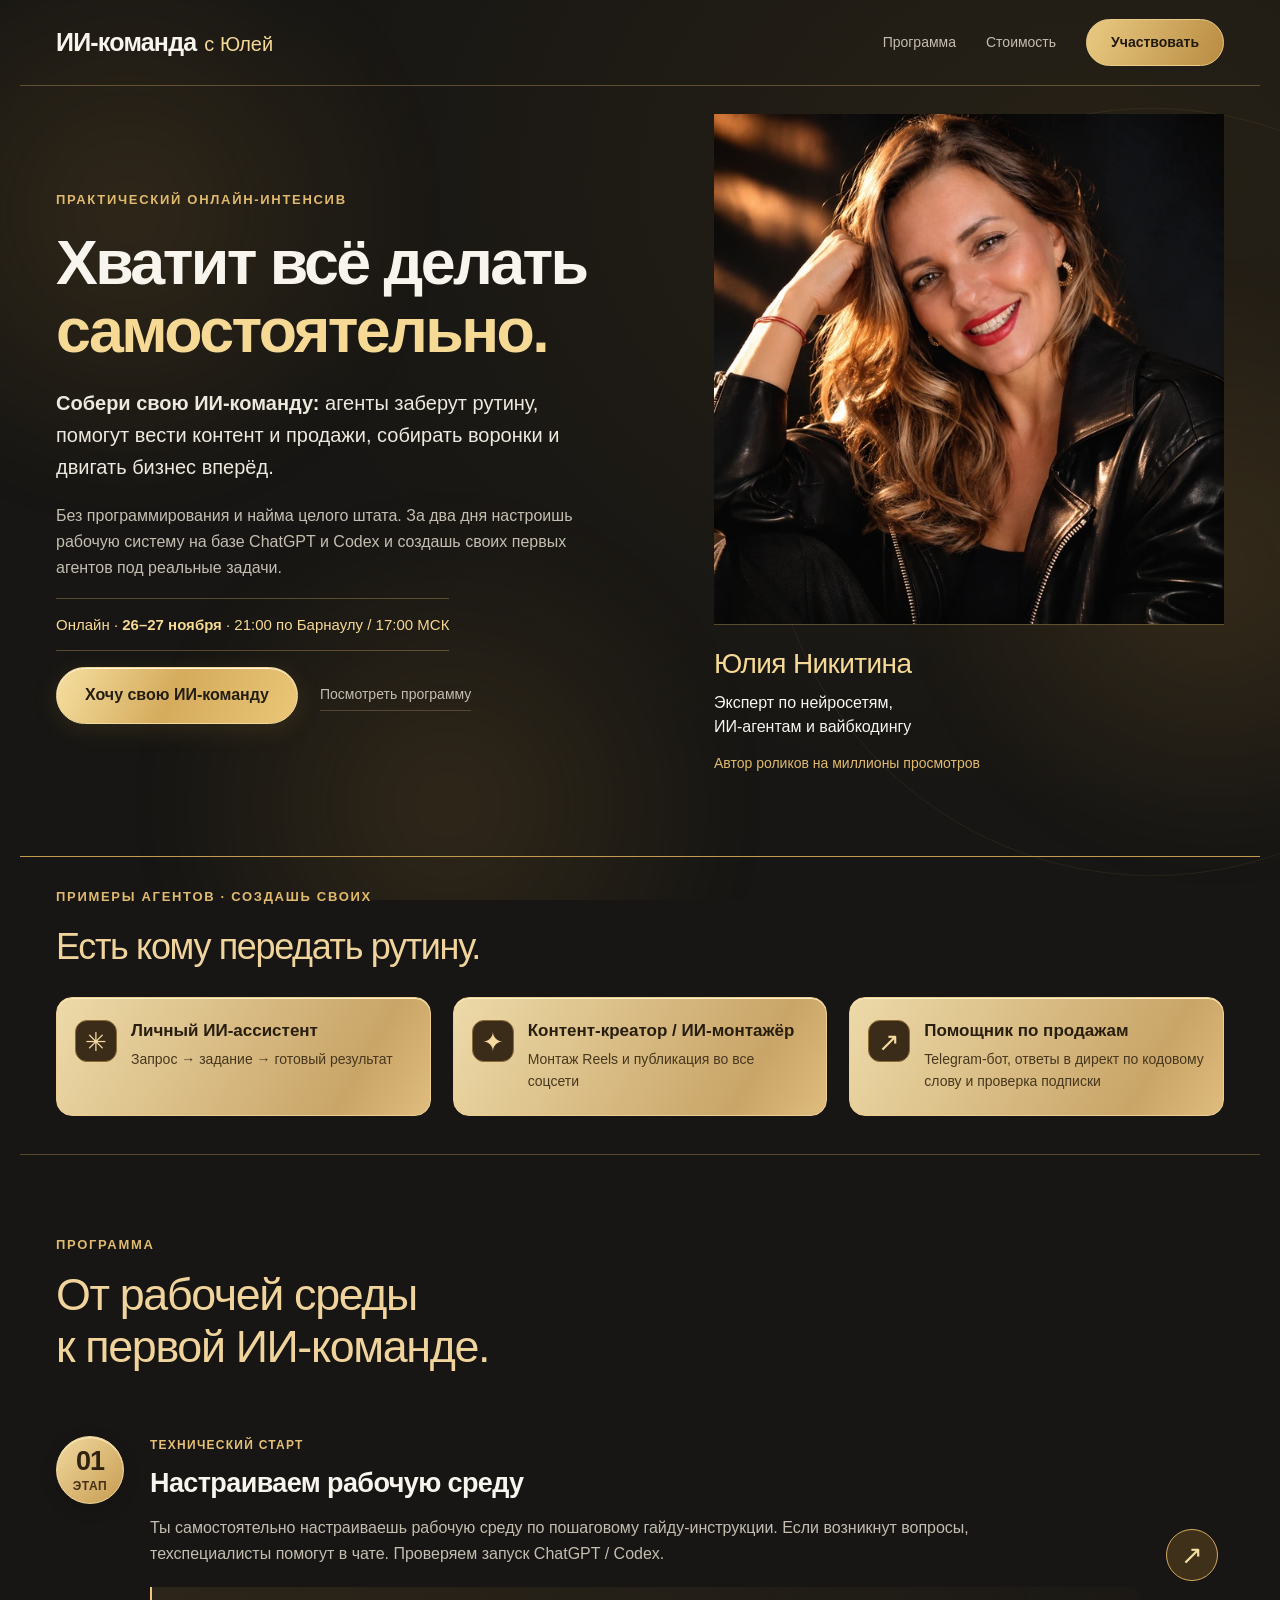
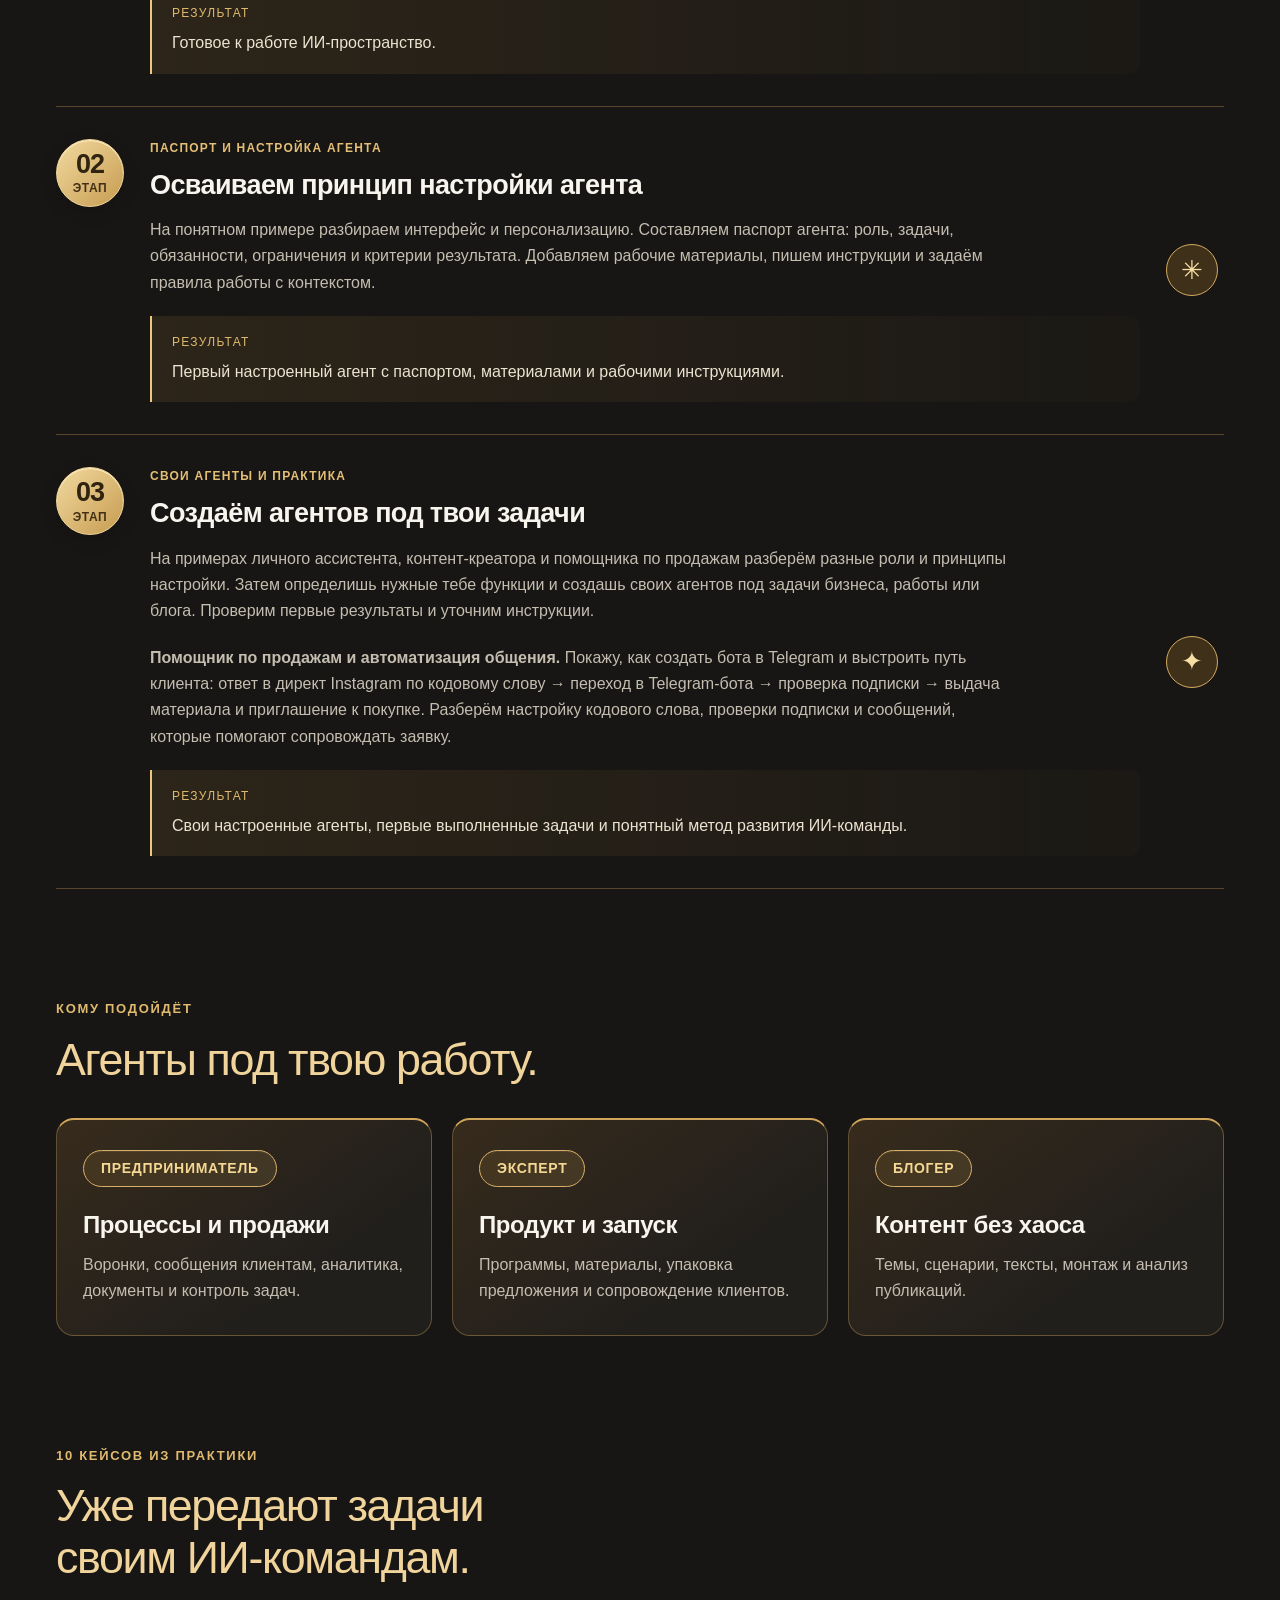
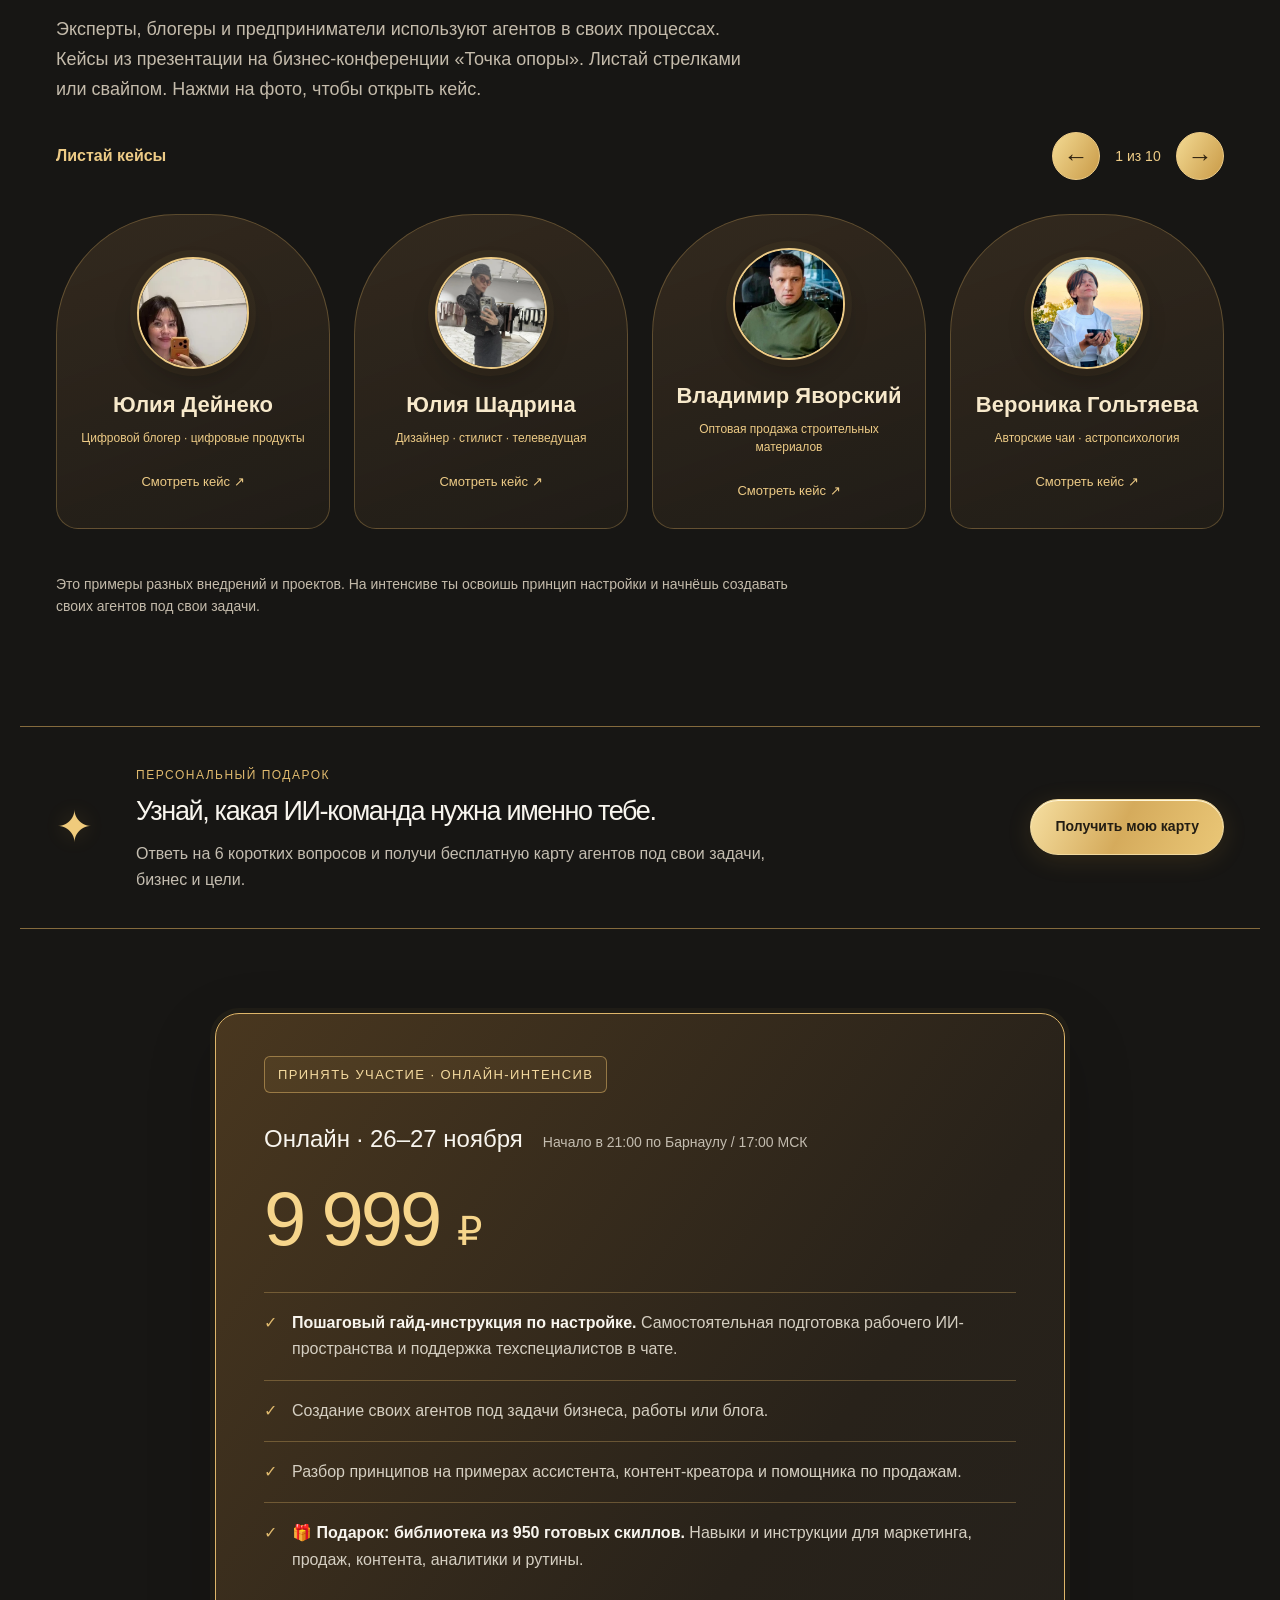
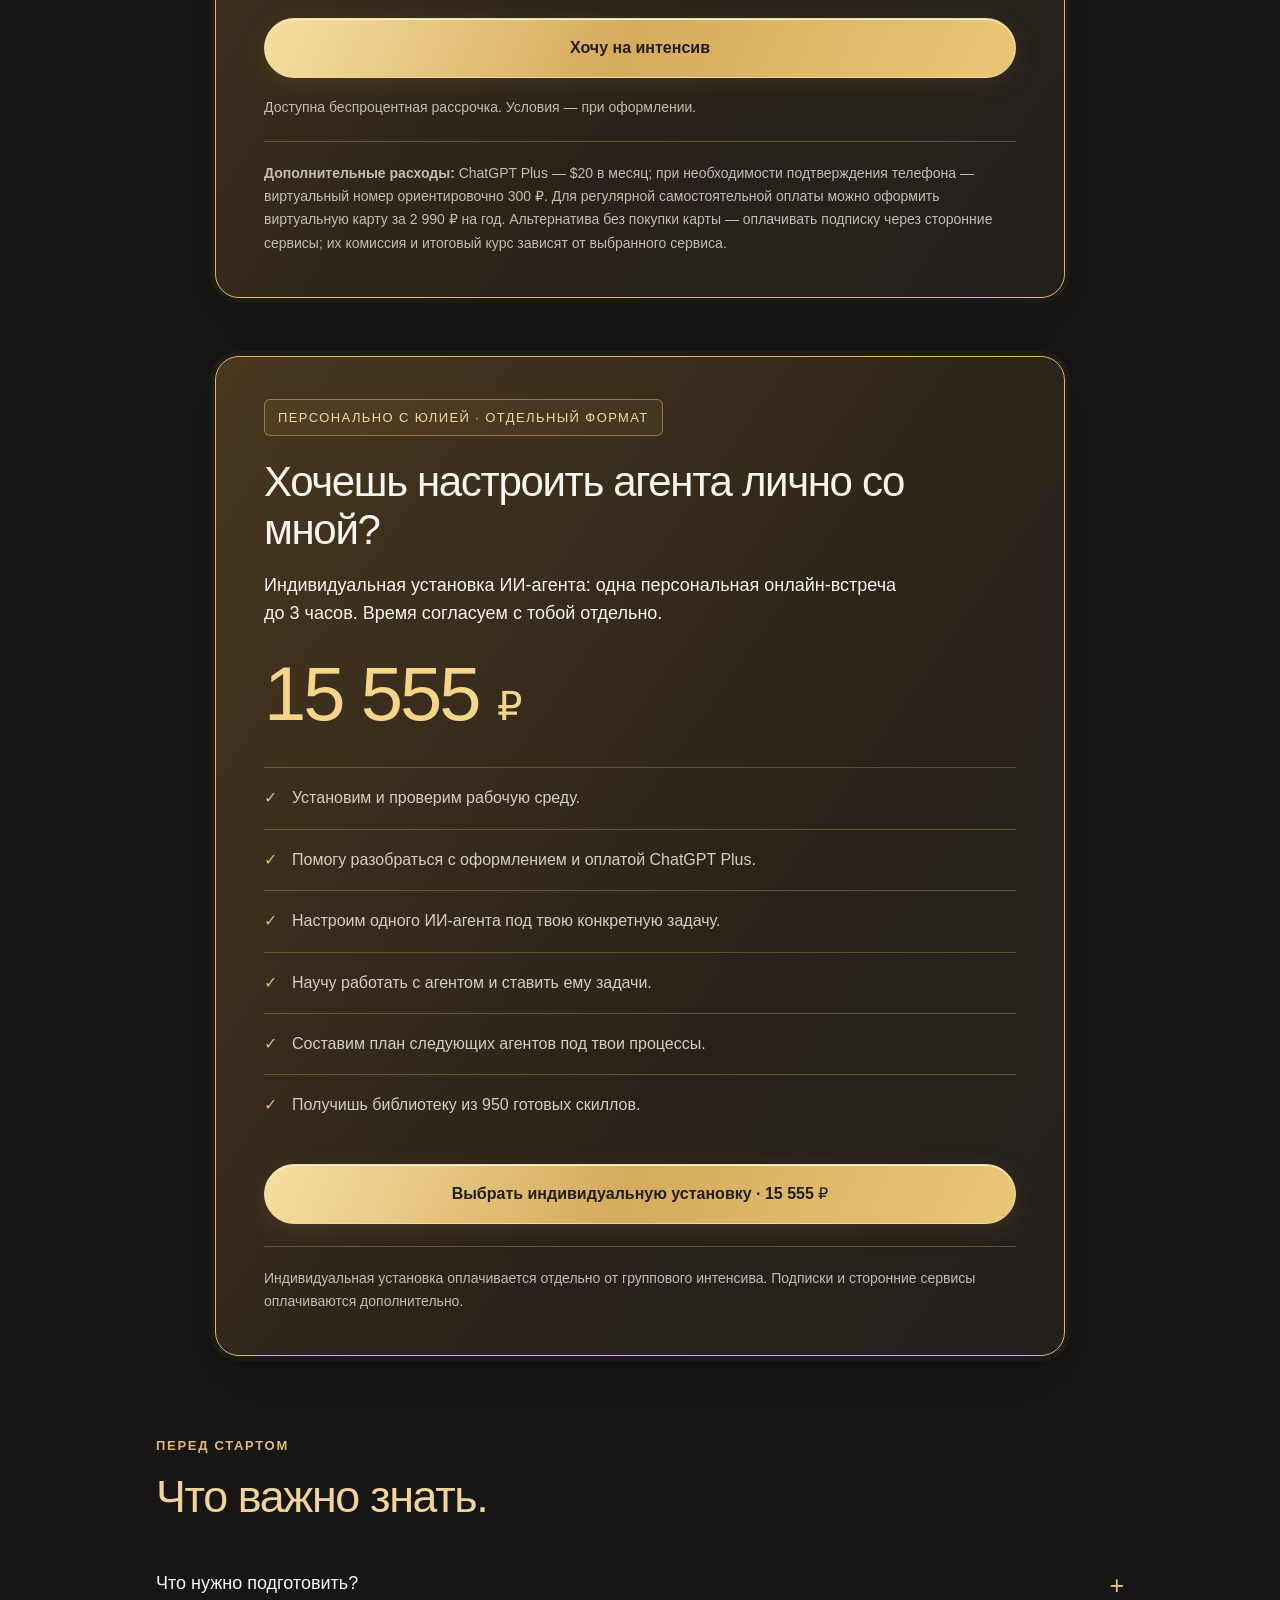
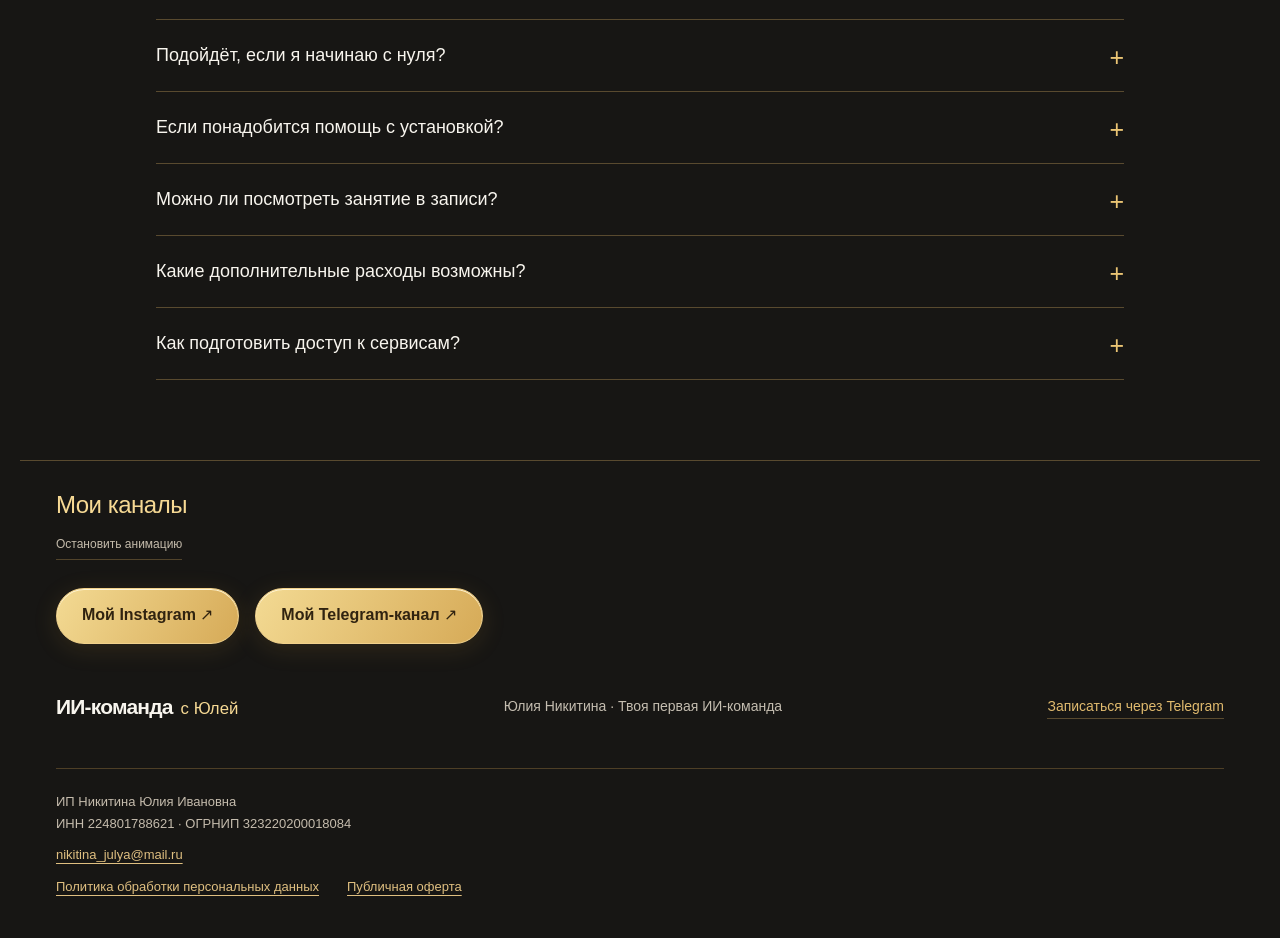
==== commit c355cb33: "Ensure last case aligns in carousel and improve portrait framing" ====
--- a/index.html
+++ b/index.html
@@ -18,7 +18,7 @@
 <meta name="theme-color" content="#171614">
 <link rel="preload" as="image" href="assets/yulia-black-gold-1254.webp" imagesrcset="assets/yulia-black-gold-640.webp 640w, assets/yulia-black-gold-960.webp 960w, assets/yulia-black-gold-1254.webp 1254w" imagesizes="(max-width: 820px) calc(100vw - 40px), 540px">
 <link rel="stylesheet" href="intensive-gold.css?v=20261125-cases-motion">
-<link rel="stylesheet" href="cases-motion.css?v=1">
+<link rel="stylesheet" href="cases-motion.css?v=2">
 </head>
 <body>
 <div class="ambient-motion" aria-hidden="true"><i></i><i></i><i></i><b></b></div>
@@ -78,6 +78,6 @@
 <footer class="wrap footer"><div class="footer-channels"><h2>Мои каналы</h2><button type="button" class="motion-toggle" aria-pressed="false">Остановить анимацию</button><nav class="social-links" aria-label="Социальные сети Юлии Никитиной"><a class="button social-button" href="https://www.instagram.com/juliya.nikitina.ai/" target="_blank" rel="noopener noreferrer" aria-label="Instagram Юлии Никитиной">Мой Instagram ↗</a><a class="button social-button" href="https://t.me/julya_nikitina_369" target="_blank" rel="noopener noreferrer" aria-label="Telegram-канал Юлии Никитиной">Мой Telegram-канал ↗</a></nav></div><a class="brand" href="#">ИИ-команда <span>с Юлей</span></a><span>Юлия Никитина · Твоя первая ИИ-команда</span><a class="footer-cta" href="https://t.me/ai_komanda_intensive_bot?start=landing_footer" target="_blank" rel="noopener noreferrer">Записаться через Telegram</a><div class="legal-footer"><p>ИП Никитина Юлия Ивановна<br>ИНН 224801788621 · ОГРНИП 323220200018084</p><p><a href="mailto:nikitina_julya@mail.ru">nikitina_julya@mail.ru</a></p><nav aria-label="Правовая информация"><a href="privacy/">Политика обработки персональных данных</a><a href="https://ai-creator369.payform.ru/rest/school/getPublicOffer?offerId=84648" target="_blank" rel="noopener noreferrer">Публичная оферта</a></nav></div></footer>
 <dialog class="case-dialog" aria-labelledby="case-dialog-title"><div class="case-dialog-toolbar"><span>КЕЙС ИЗ ПРАКТИКИ</span><button type="button" class="case-dialog-close" aria-label="Закрыть кейс">✕</button></div><div class="case-dialog-body"></div><div class="case-dialog-nav"><button type="button" data-dialog-step="-1" aria-label="Предыдущий кейс в окне">←</button><span class="dialog-counter"></span><button type="button" data-dialog-step="1" aria-label="Следующий кейс в окне">→</button></div></dialog>
 <script src="script.js"></script>
-<script src="cases.js?v=3" defer></script>
+<script src="cases.js?v=4" defer></script>
 
 </body></html>
--- a/cases-motion.css
+++ b/cases-motion.css
@@ -4,4 +4,5 @@
 .cases-intro{max-width:720px;font-size:18px;line-height:1.65;color:var(--case-muted)}.cases-controls{display:flex;align-items:center;justify-content:space-between;gap:15px;margin:28px 0 20px;color:var(--case-gold)}.cases-nav{display:flex;align-items:center;gap:12px}.cases-controls button,.case-dialog-nav button{width:48px;height:48px;border:1px solid var(--case-gold);border-radius:50%;background:linear-gradient(120deg,#f3da93,#c99a47);color:#302310;font-size:25px;cursor:pointer;transition:transform .25s}.cases-controls button:hover,.case-dialog-nav button:hover{transform:scale(1.08)}.case-counter{font-size:14px;white-space:nowrap;min-width:52px;text-align:center}.cases-track{display:grid;grid-auto-flow:column;grid-auto-columns:calc((100% - 72px)/4);gap:24px;overflow-x:auto;scroll-snap-type:x mandatory;padding:14px 0 24px;scrollbar-color:#b99351 #27231e}.cases-track::after{content:"";width:calc((100% - 72px)*.75)}.case-card{min-width:0;scroll-snap-align:start}.case-open{display:block;width:100%;height:100%;padding:28px 14px 22px;border:1px solid var(--case-line);border-radius:120px 120px 22px 22px;background:linear-gradient(160deg,#54402a77,#252019aa);color:#f7e9cb;font:inherit;text-align:center;cursor:pointer;transition:transform .4s,border-color .4s,box-shadow .4s}.case-open:hover{transform:translateY(-8px);border-color:var(--case-gold);box-shadow:0 20px 36px #0004}.case-header{display:flex;align-items:center;gap:20px}.cases-track .case-header{flex-direction:column;gap:22px}.case-avatar{flex:0 0 auto;width:112px;height:112px;border:2px solid var(--case-gold);border-radius:50%;overflow:hidden;display:flex;align-items:center;justify-content:center;background:#171614;box-shadow:0 0 0 7px #d8b4680b,0 12px 24px #0003}.case-avatar img{display:block;width:100%;height:100%;object-fit:cover;object-position:50% 15%}.case-avatar img[src*="derufa"],.case-avatar img[src*="kartikeya"],.case-avatar img[src*="crystal"],.case-avatar img[src*="eclair"]{object-fit:contain;object-position:center}.case-wordmark{font-size:12px;line-height:1.7;font-weight:700;letter-spacing:.6px;color:var(--case-gold);text-align:center}.case-role{display:block;font-size:12px;line-height:1.5;color:var(--case-gold)}.case-card h3,.case-dialog h3{font-size:22px;line-height:1.25;margin:0 0 10px;color:#f7e9cb;overflow-wrap:anywhere}.case-open-label{display:block;margin-top:24px;font-size:13px;color:var(--case-gold)}.case-content{padding-top:24px}.cases-ready .case-card>.case-content{display:none}.case-label{font-size:13px;font-weight:700;color:var(--case-gold);margin:0 0 13px}.case-content ul{padding-left:19px;font-size:16px;line-height:1.7;color:#d5cec1;margin:0}.case-content li{margin-bottom:13px}.case-result{border-top:1px solid var(--case-line);padding-top:20px;font-size:16px;line-height:1.7;color:var(--case-gold)}.cases-note{font-size:14px;line-height:1.6;color:var(--case-muted);margin-top:20px;max-width:750px}
 .case-dialog{width:min(680px,calc(100% - 32px));max-height:90dvh;padding:0;border:1px solid #bb914f;border-radius:24px;background:linear-gradient(145deg,#34291e,#1c1a17);color:#f3ead8;box-shadow:0 30px 100px #0008;overflow:auto}.case-dialog[open]{animation:case-enter .35s ease-out}.case-dialog::backdrop{background:#080706cf;backdrop-filter:blur(9px)}.case-modal-open{overflow:hidden}.case-dialog-toolbar{display:flex;align-items:center;justify-content:space-between;gap:20px;padding:20px 26px;border-bottom:1px solid var(--case-line)}.case-dialog-toolbar span{font-size:11px;letter-spacing:1.8px;color:var(--case-gold)}.case-dialog-close{width:40px;height:40px;border:1px solid var(--case-line);border-radius:50%;background:transparent;color:var(--case-gold);font-size:20px;cursor:pointer}.case-dialog-body{padding:28px}.case-dialog-nav{display:flex;align-items:center;justify-content:center;gap:25px;padding:0 25px 26px}.dialog-counter{color:var(--case-gold);font-size:14px}.case-open:focus-visible,.cases-controls button:focus-visible,.case-dialog button:focus-visible,.motion-toggle:focus-visible{outline:2px solid #ffe3a2;outline-offset:4px}@keyframes case-enter{from{opacity:0;transform:translateY(22px) scale(.97)}to{opacity:1;transform:none}}
 @media(max-width:1000px){.cases-track{grid-auto-columns:calc((100% - 48px)/3)}.cases-track::after{width:calc((100% - 48px)*.667)}}@media(max-width:700px){.cases-track{grid-auto-columns:72%;gap:24px}.cases-track::after{width:calc(28vw - 24px)}.cases-controls{font-size:14px}.cases-nav{gap:8px}.cases-controls button{width:44px;height:44px}.cases-intro{font-size:16px}.cases-track .case-avatar{width:132px;height:132px}.case-open{padding:32px 20px 26px}.case-dialog-body{padding:22px}.case-dialog .case-avatar{width:78px;height:78px}.case-dialog .case-header{gap:16px}.case-dialog h3{font-size:21px}.ambient-motion i{opacity:.10}}
+.cases-track::after{grid-column:span 3;width:auto}.case-avatar img[src*="yulia-deyneko"]{transform:scale(2.1);transform-origin:50% 18%}@media(max-width:1000px){.cases-track::after{grid-column:span 2;width:auto}}@media(max-width:700px){.cases-track::after{grid-column:span 1;width:auto}}
 @media(prefers-reduced-motion:reduce){.ambient-motion *{animation:none!important}.case-dialog[open]{animation:none}.case-open,.cases-controls button,.case-dialog-nav button{transition:none}.case-open:hover{transform:none}.motion-toggle{display:none}}
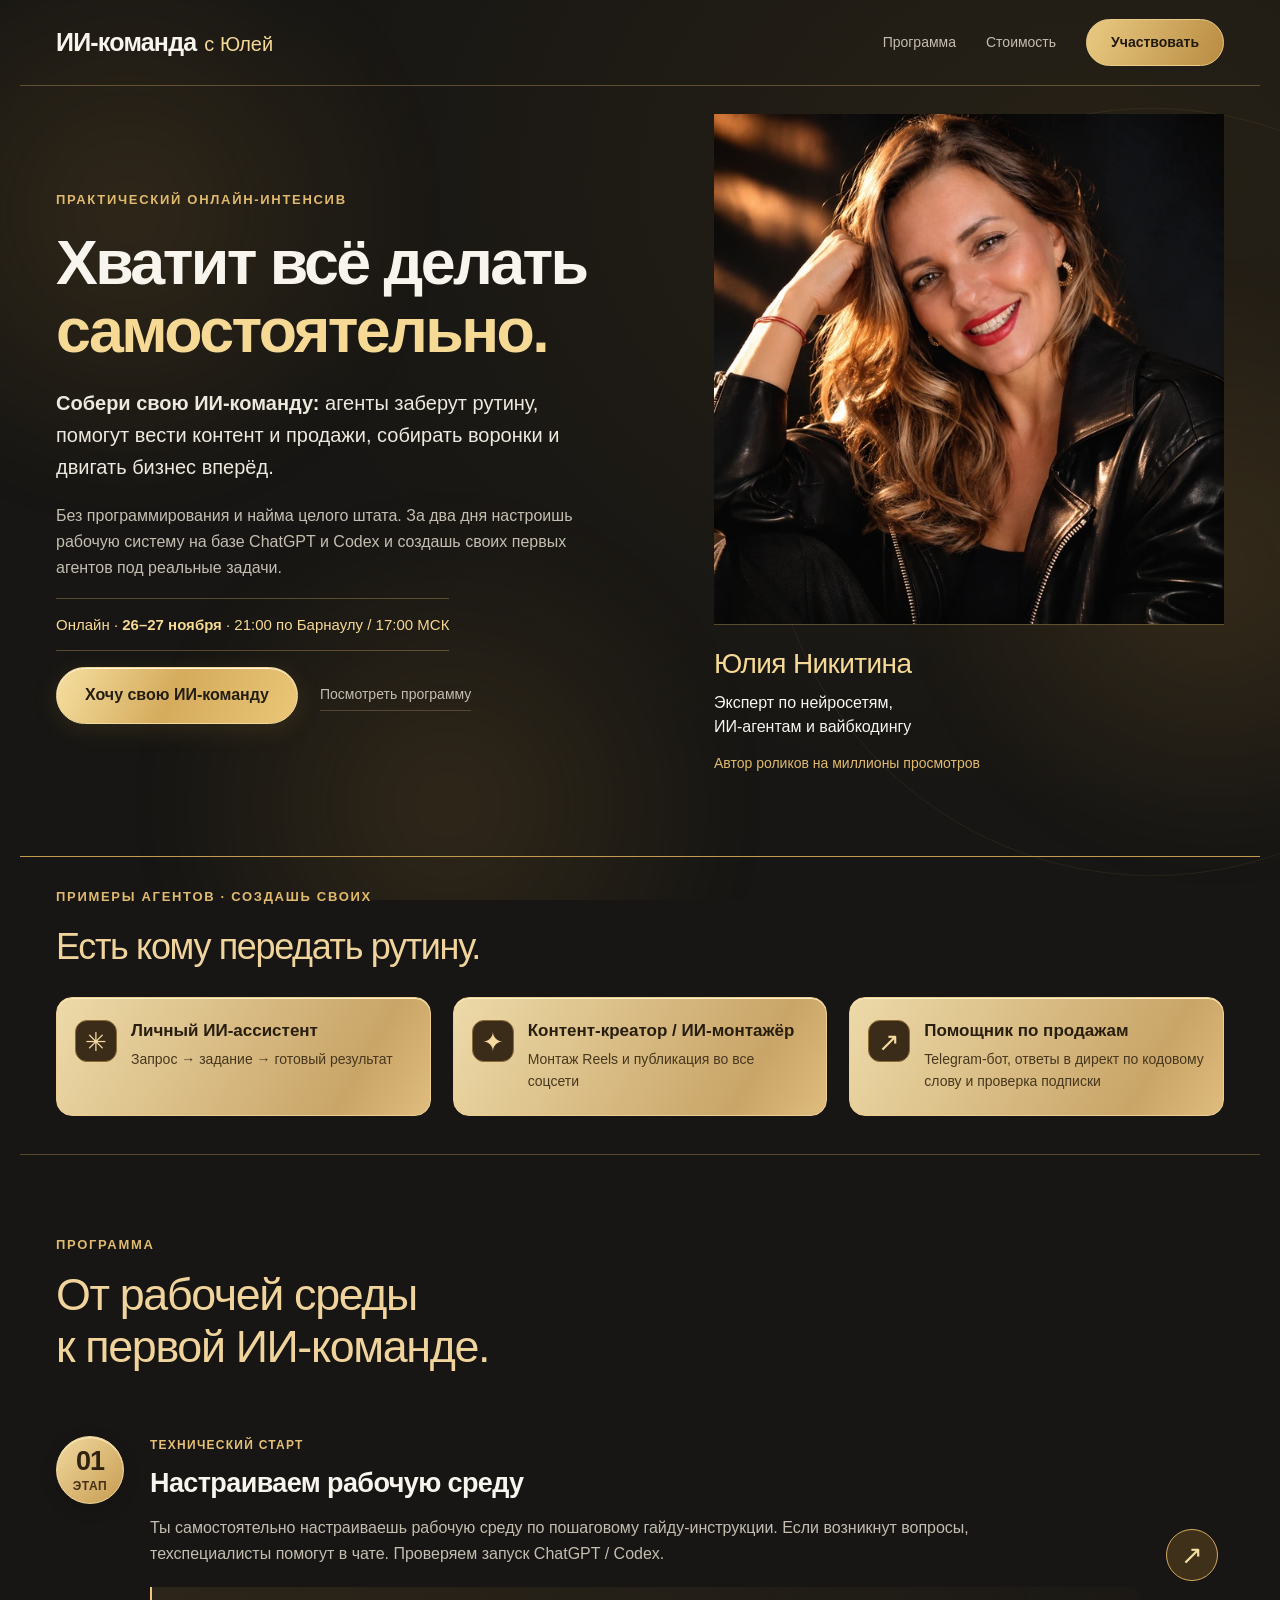
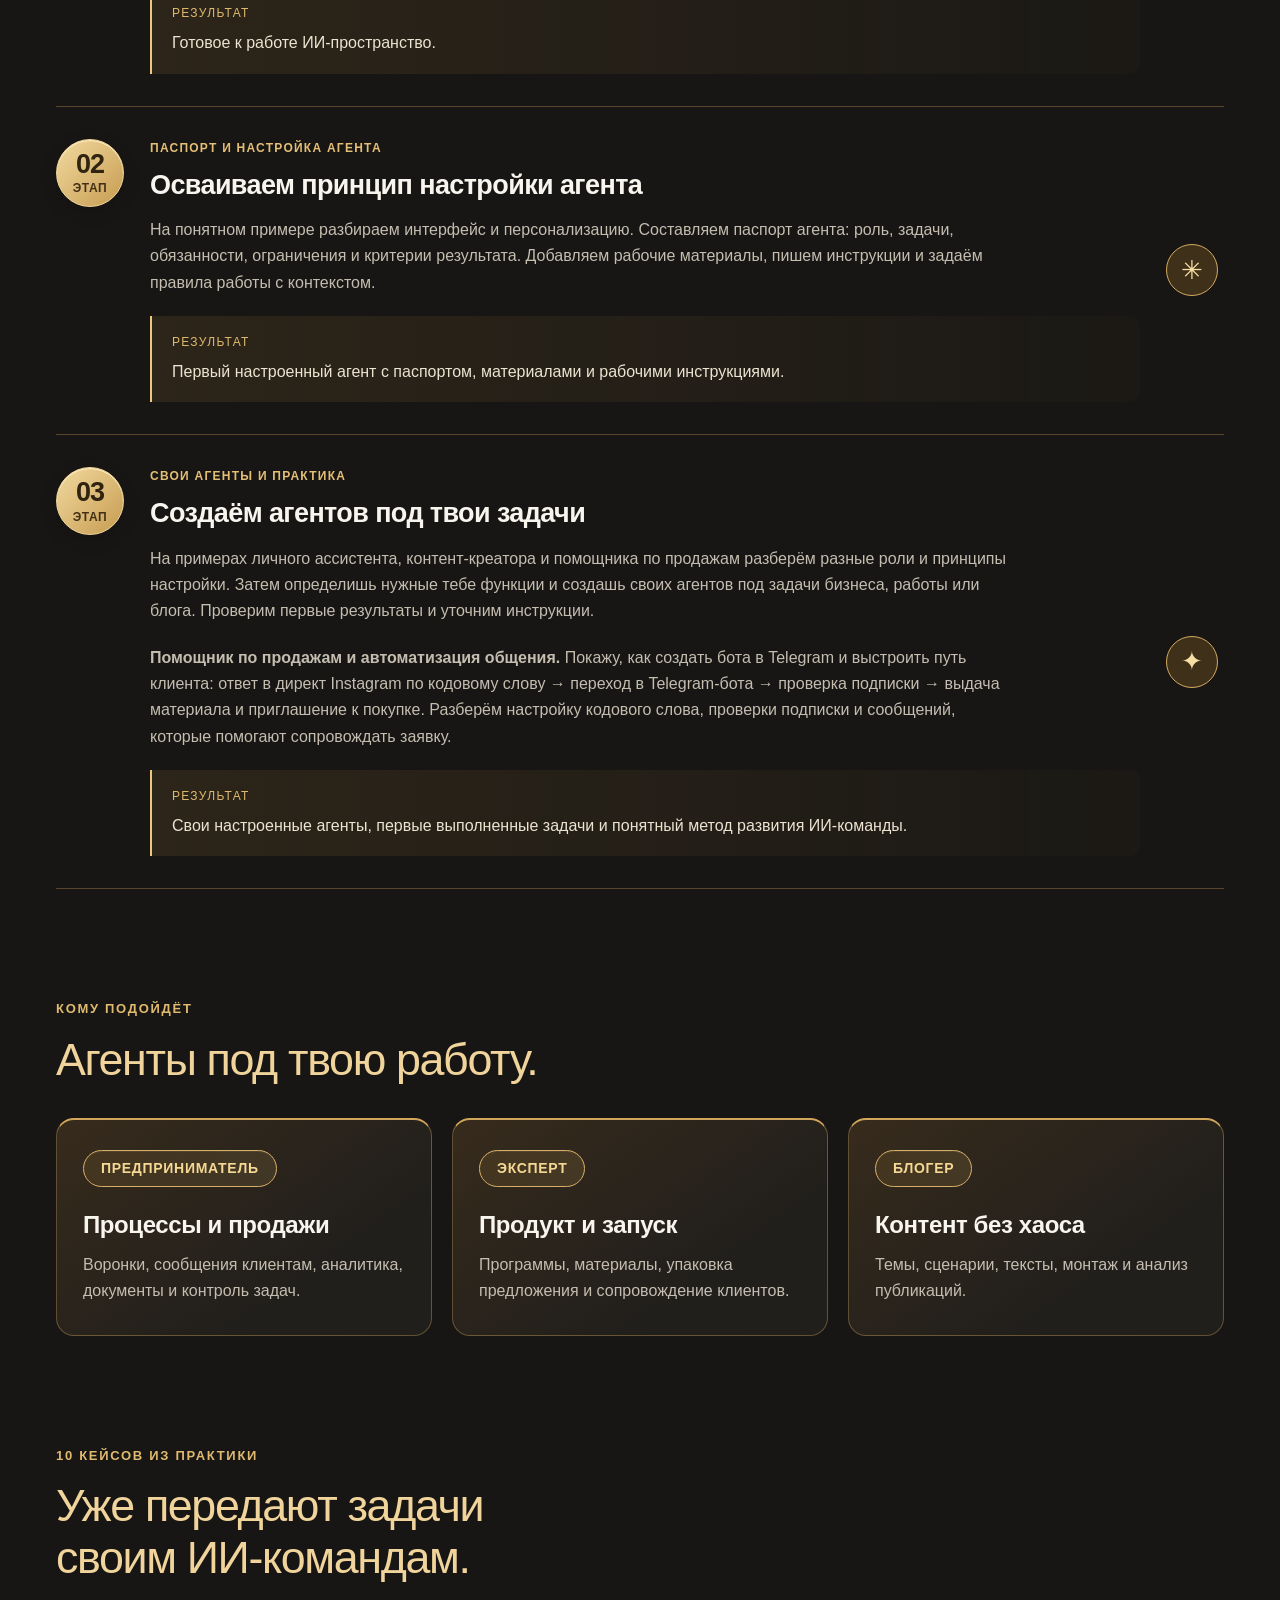
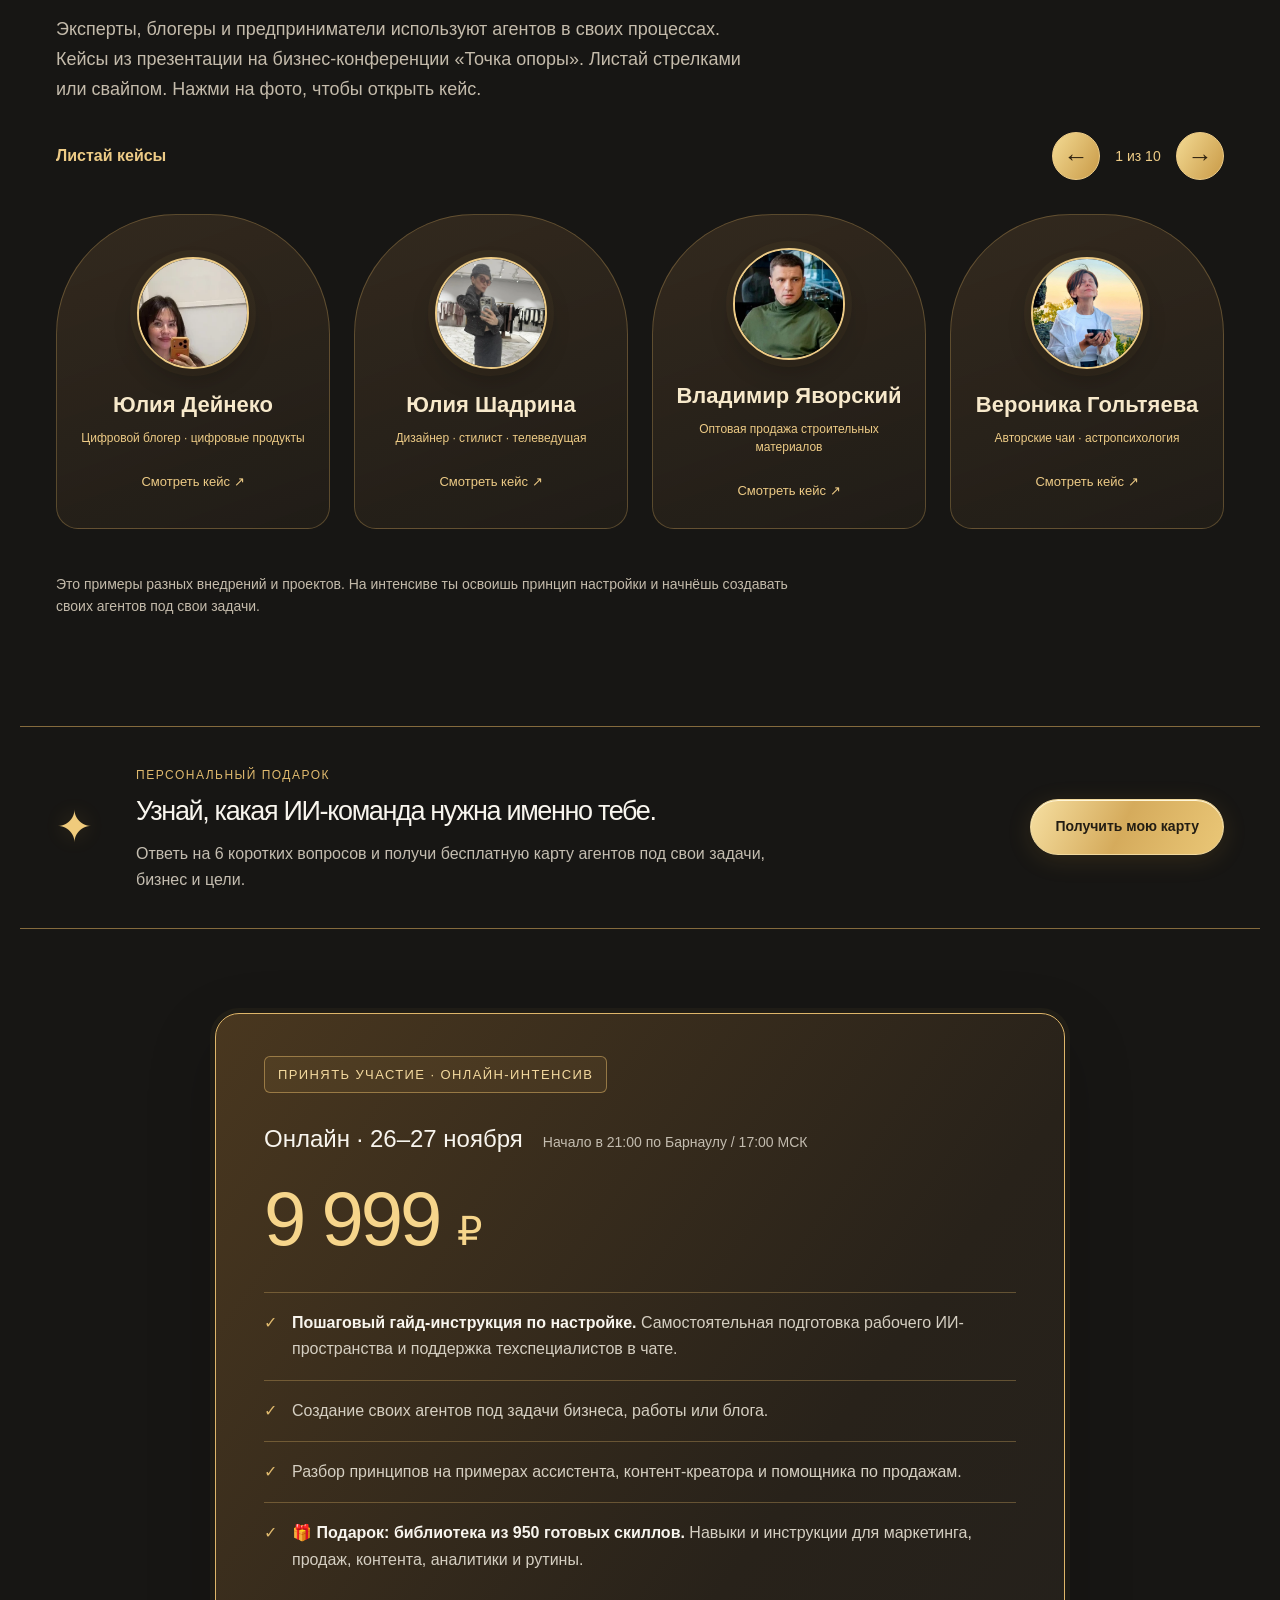
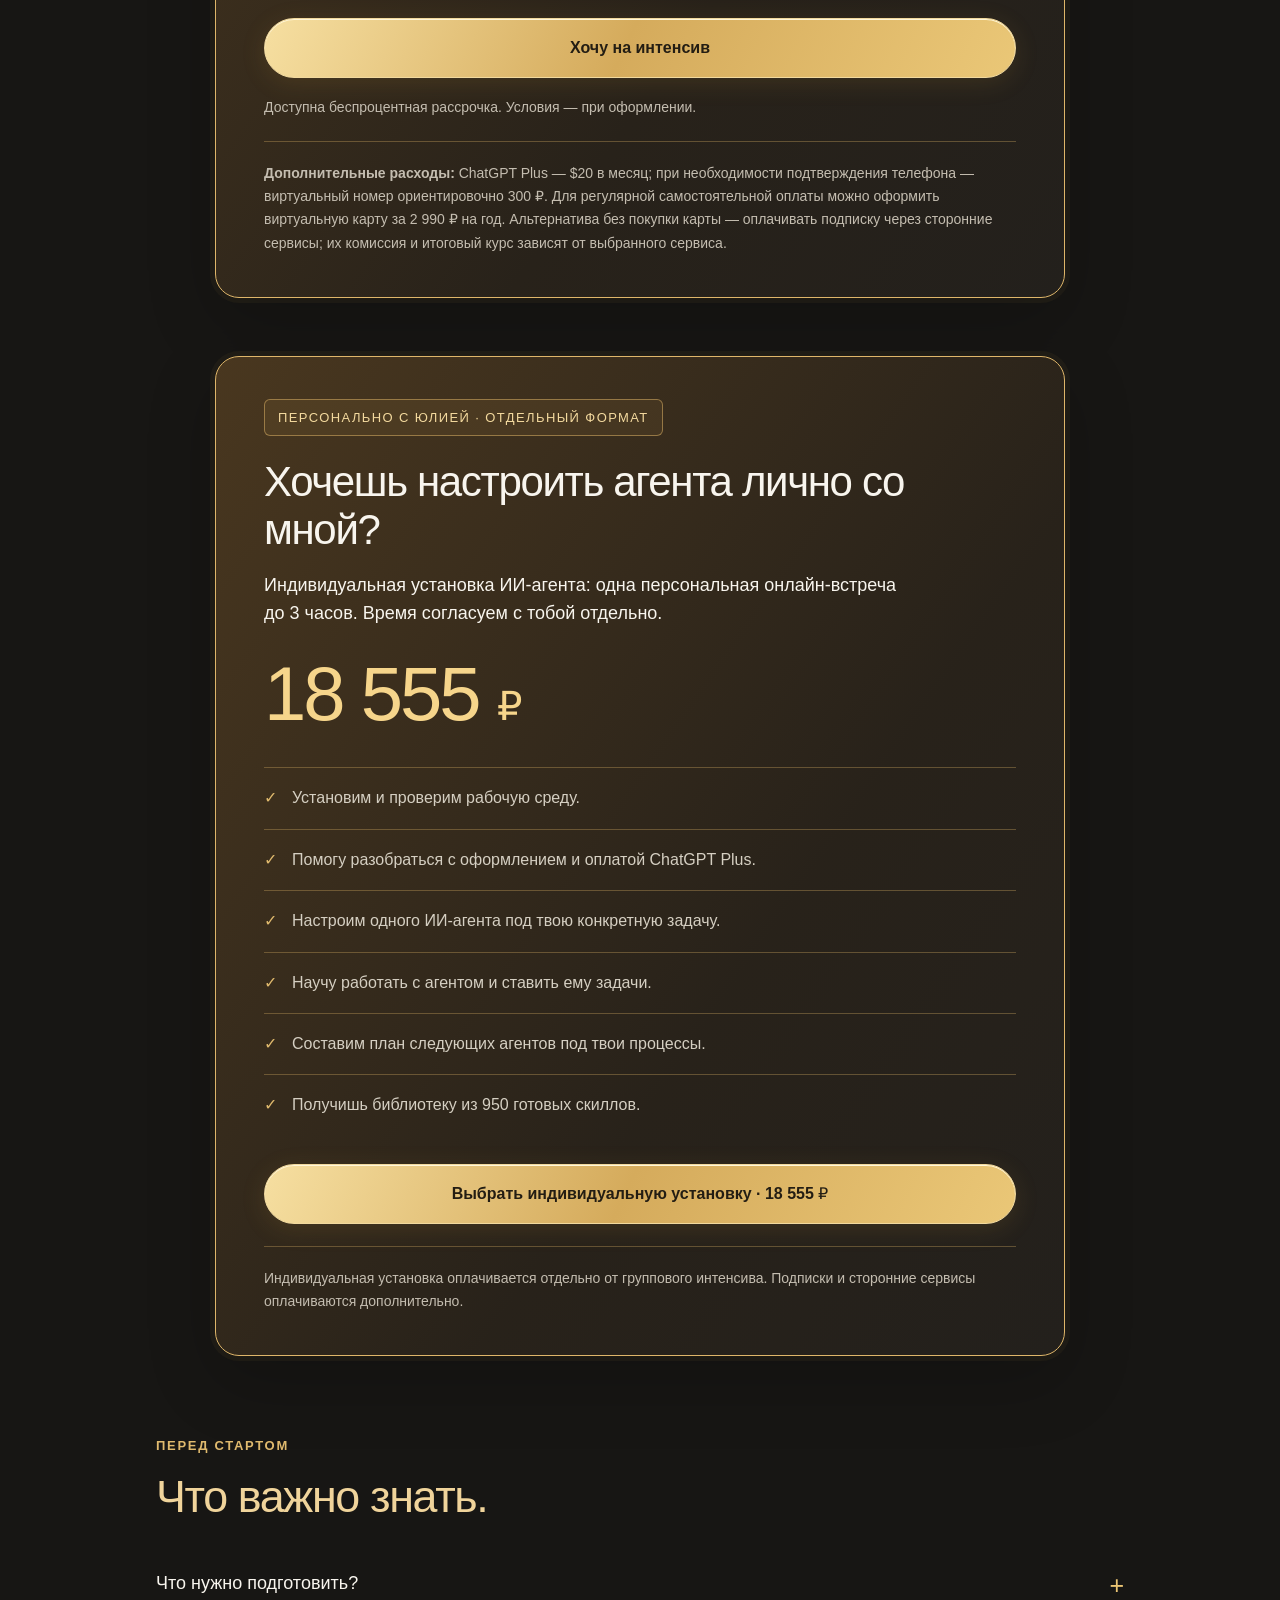
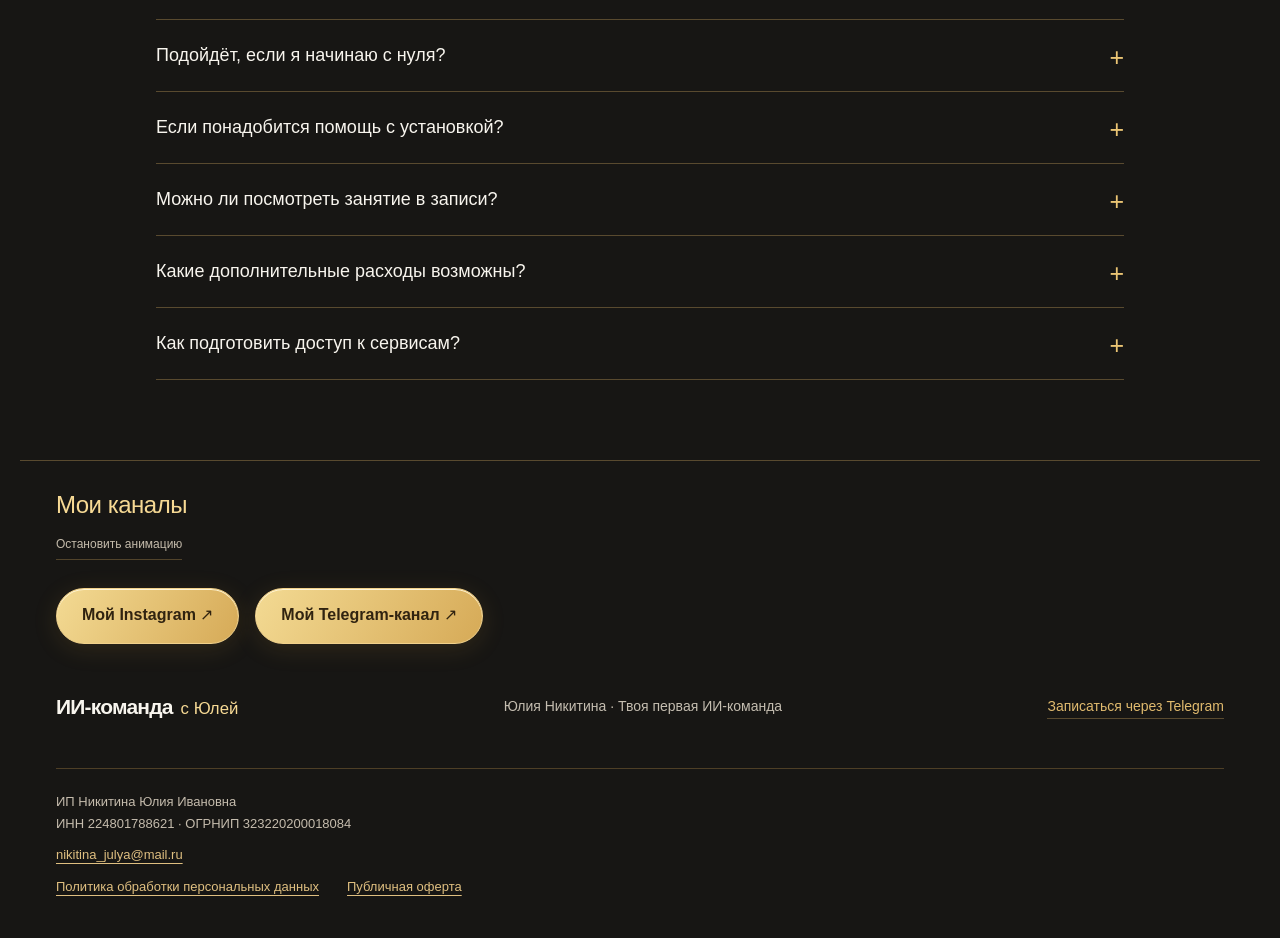
==== commit d2a08fa2: "Update individual setup price to 18555 rubles" ====
--- a/index.html
+++ b/index.html
@@ -65,7 +65,7 @@
 <a class="button" id="enroll" href="https://t.me/ai_komanda_intensive_bot?start=landing_price" target="_blank" rel="noopener noreferrer">Хочу на интенсив</a>
 <p class="muted">Доступна беспроцентная рассрочка. Условия — при оформлении.</p>
 <p class="price-note"><strong>Дополнительные расходы:</strong> ChatGPT Plus — $20 в месяц; при необходимости подтверждения телефона — виртуальный номер ориентировочно 300 ₽. Для регулярной самостоятельной оплаты можно оформить виртуальную карту за 2 990 ₽ на год. Альтернатива без покупки карты — оплачивать подписку через сторонние сервисы; их комиссия и итоговый курс зависят от выбранного сервиса.</p></div></section>
-<section class="wrap individual-option" id="individual" aria-label="Индивидуальная установка ИИ-агента"><div class="price-card"><span class="price-label">ПЕРСОНАЛЬНО С ЮЛИЕЙ · ОТДЕЛЬНЫЙ ФОРМАТ</span><h2>Хочешь настроить агента лично со мной?</h2><p class="individual-intro">Индивидуальная установка ИИ-агента: одна персональная онлайн-встреча до 3 часов. Время согласуем с тобой отдельно.</p><div class="price">15 555 <span>₽</span></div><ul><li>Установим и проверим рабочую среду.</li><li>Помогу разобраться с оформлением и оплатой ChatGPT Plus.</li><li>Настроим одного ИИ-агента под твою конкретную задачу.</li><li>Научу работать с агентом и ставить ему задачи.</li><li>Составим план следующих агентов под твои процессы.</li><li>Получишь библиотеку из 950 готовых скиллов.</li></ul><a class="button" href="https://ai-komanda-s-yuley.ai-komanda-worker.workers.dev/pay?format=individual" target="_blank" rel="noopener noreferrer">Выбрать индивидуальную установку · 15 555 ₽</a><p class="price-note">Индивидуальная установка оплачивается отдельно от группового интенсива. Подписки и сторонние сервисы оплачиваются дополнительно.</p></div></section>
+<section class="wrap individual-option" id="individual" aria-label="Индивидуальная установка ИИ-агента"><div class="price-card"><span class="price-label">ПЕРСОНАЛЬНО С ЮЛИЕЙ · ОТДЕЛЬНЫЙ ФОРМАТ</span><h2>Хочешь настроить агента лично со мной?</h2><p class="individual-intro">Индивидуальная установка ИИ-агента: одна персональная онлайн-встреча до 3 часов. Время согласуем с тобой отдельно.</p><div class="price">18 555 <span>₽</span></div><ul><li>Установим и проверим рабочую среду.</li><li>Помогу разобраться с оформлением и оплатой ChatGPT Plus.</li><li>Настроим одного ИИ-агента под твою конкретную задачу.</li><li>Научу работать с агентом и ставить ему задачи.</li><li>Составим план следующих агентов под твои процессы.</li><li>Получишь библиотеку из 950 готовых скиллов.</li></ul><a class="button" href="https://ai-komanda-s-yuley.ai-komanda-worker.workers.dev/pay?format=individual" target="_blank" rel="noopener noreferrer">Выбрать индивидуальную установку · 18 555 ₽</a><p class="price-note">Индивидуальная установка оплачивается отдельно от группового интенсива. Подписки и сторонние сервисы оплачиваются дополнительно.</p></div></section>
 <section class="wrap faq" id="prepare"><div class="eyebrow">ПЕРЕД СТАРТОМ</div><h2>Что важно знать.</h2>
 <details><summary>Что нужно подготовить?</summary><p>Ноутбук на Windows или Mac, зарядку, стабильный интернет, Telegram и доступ к своей почте. Заранее предоставим гайд с требованиями к устройствам и подготовкой к интенсиву. Установку пройдём вместе.</p></details>
 <details><summary>Подойдёт, если я начинаю с нуля?</summary><p>Да. Программировать не нужно: показываем каждый шаг на понятных примерах, а ты создаёшь своих агентов под реальные задачи.</p></details>
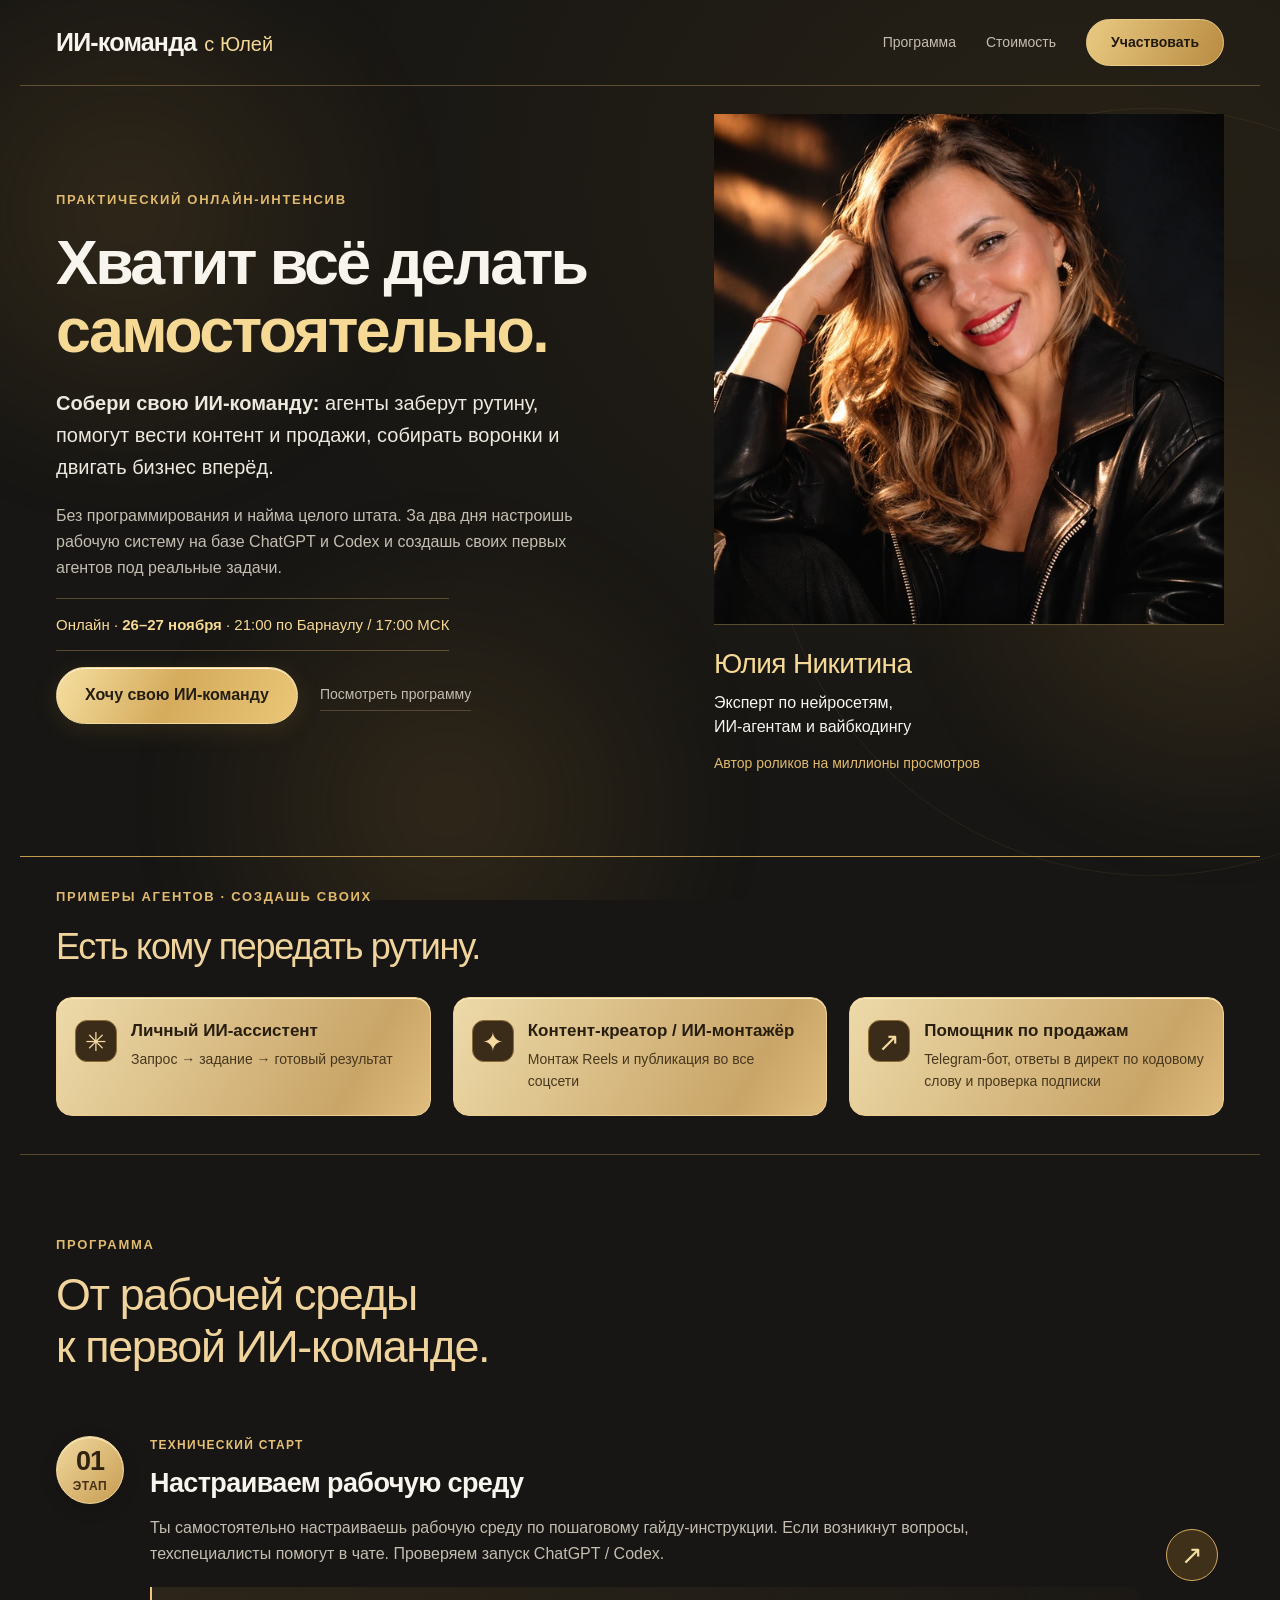
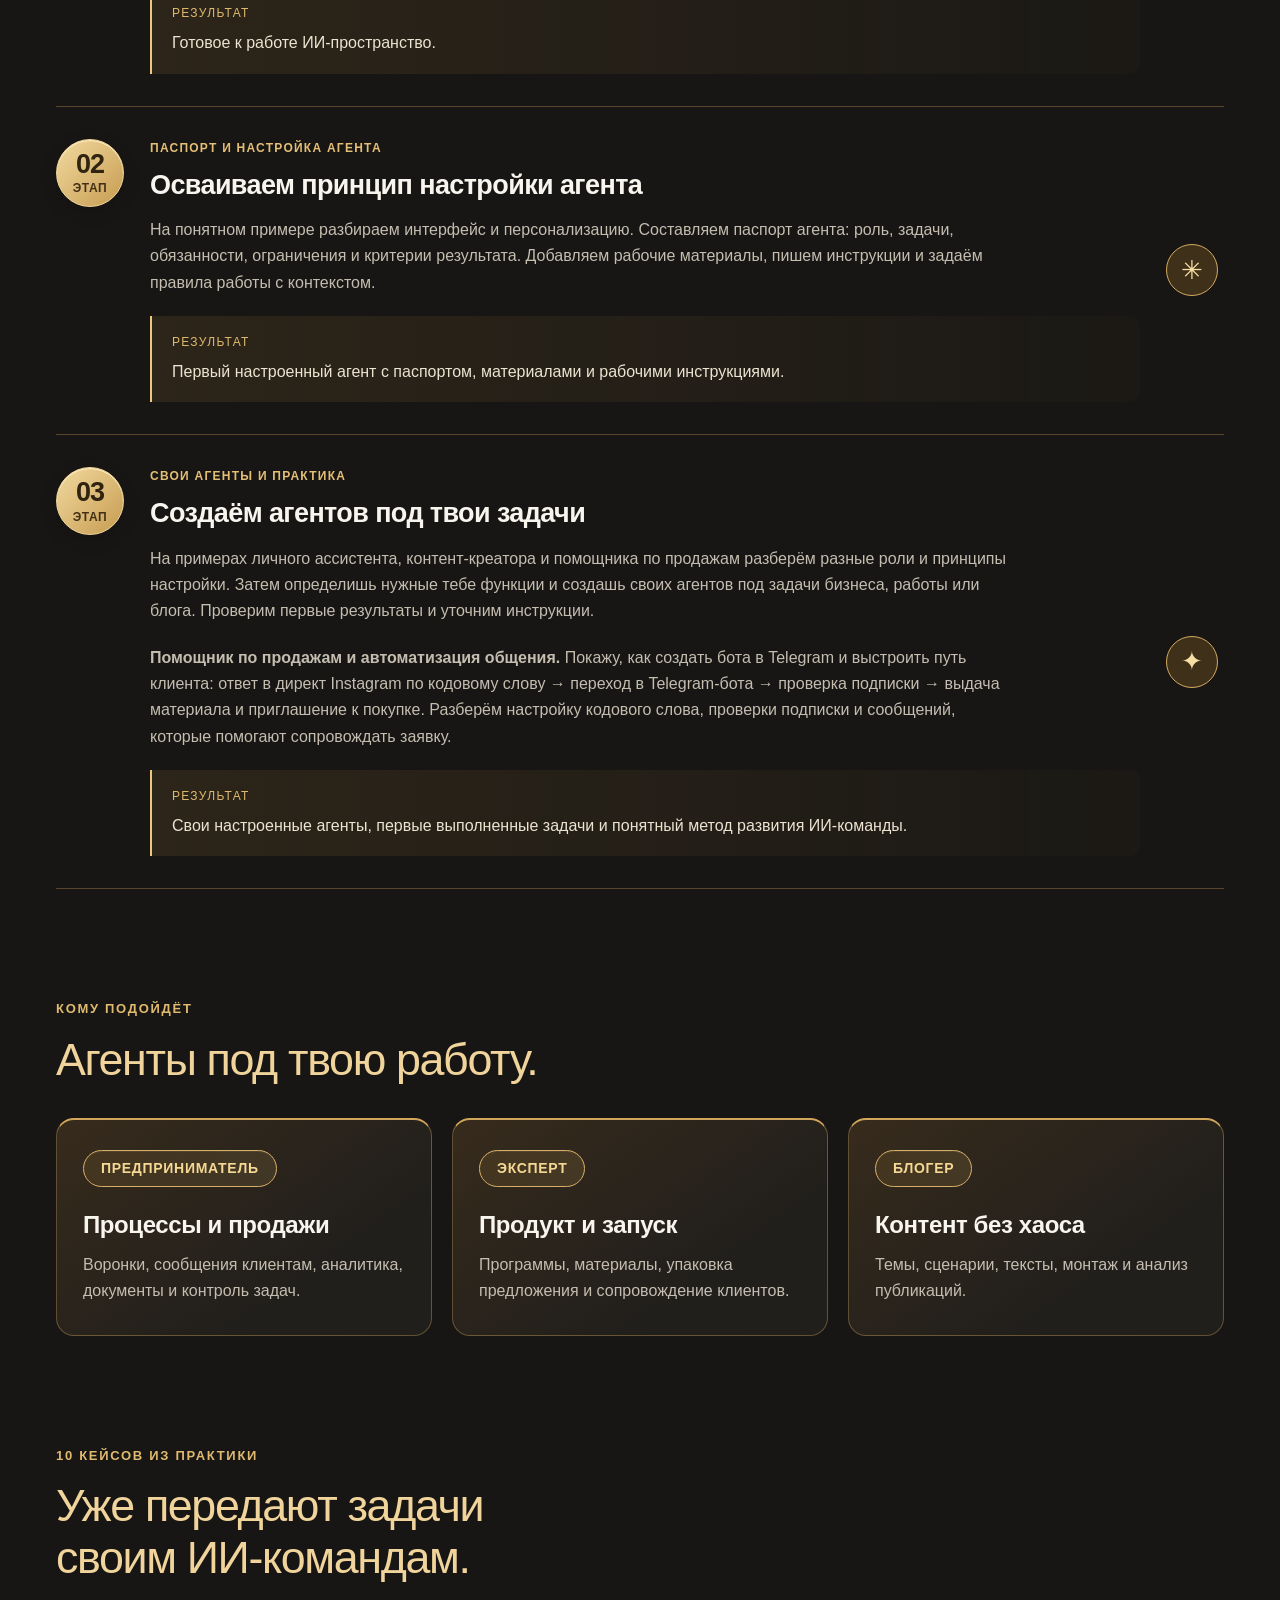
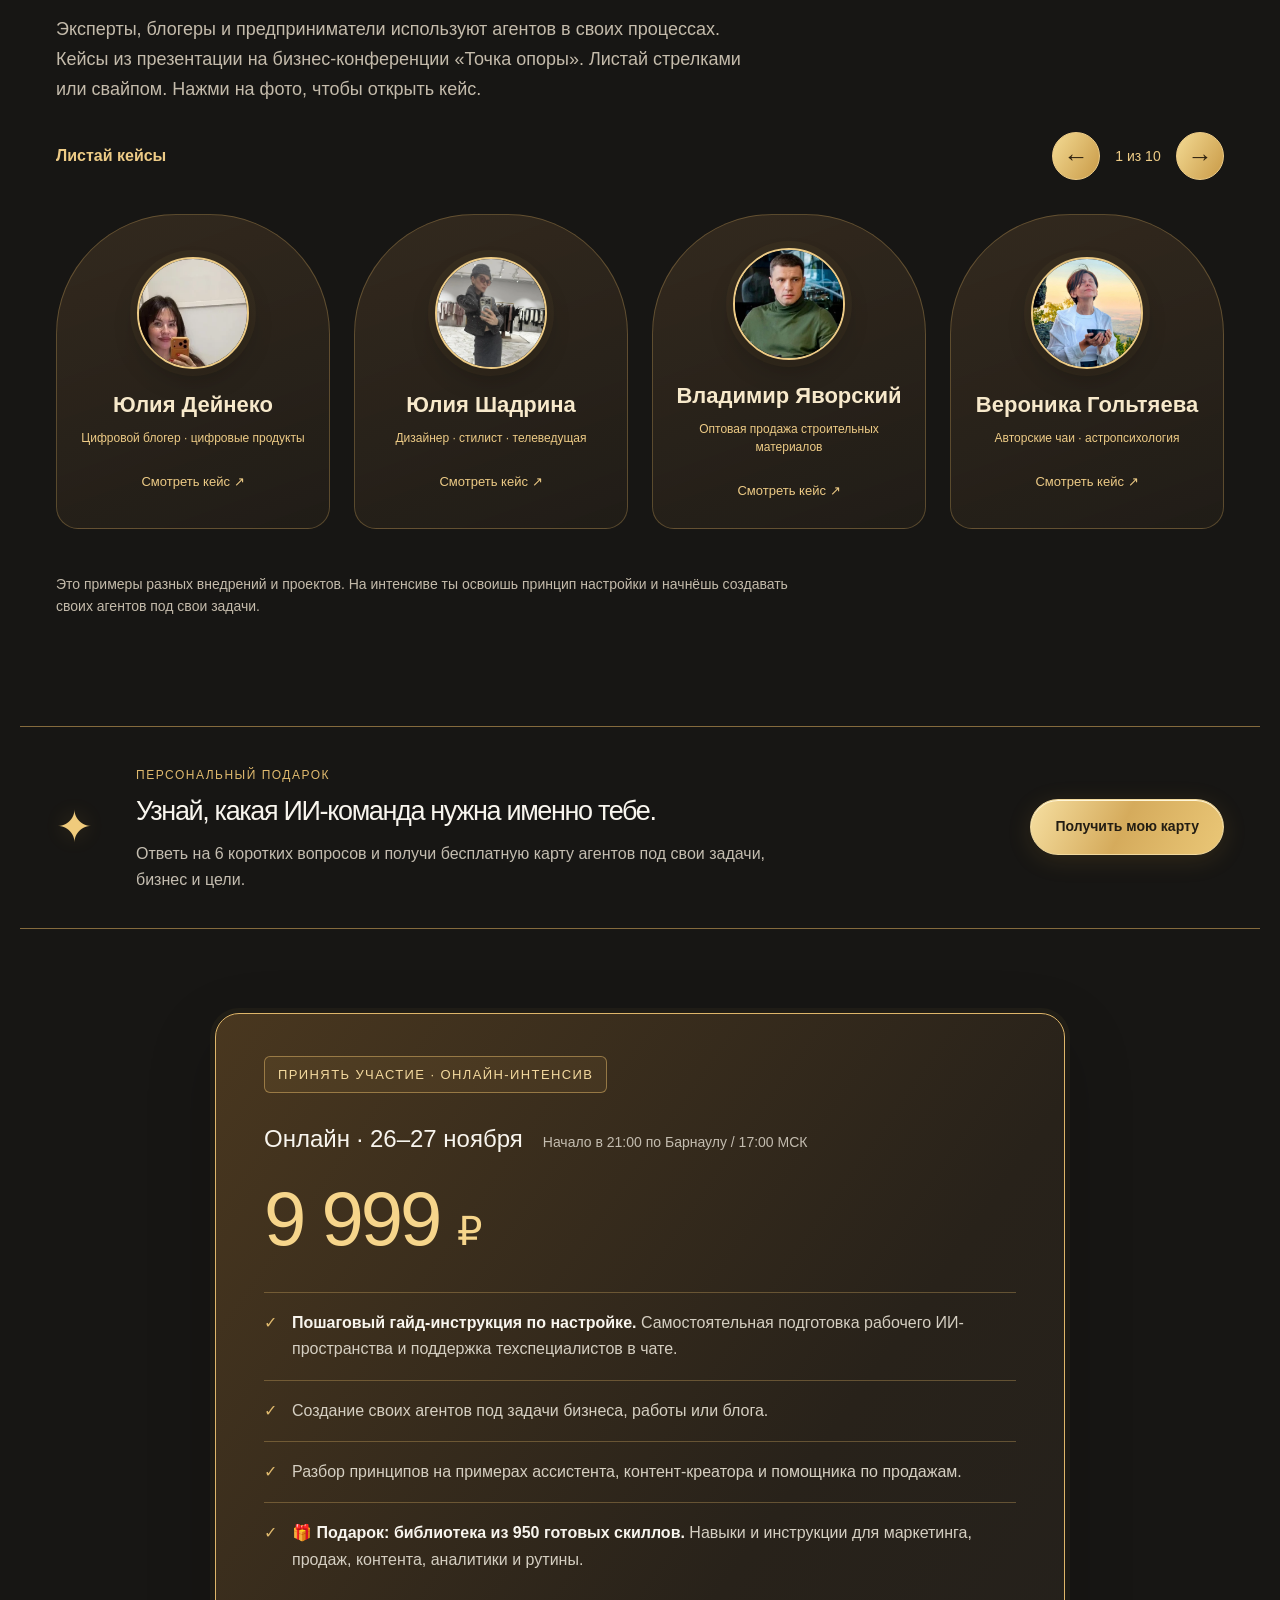
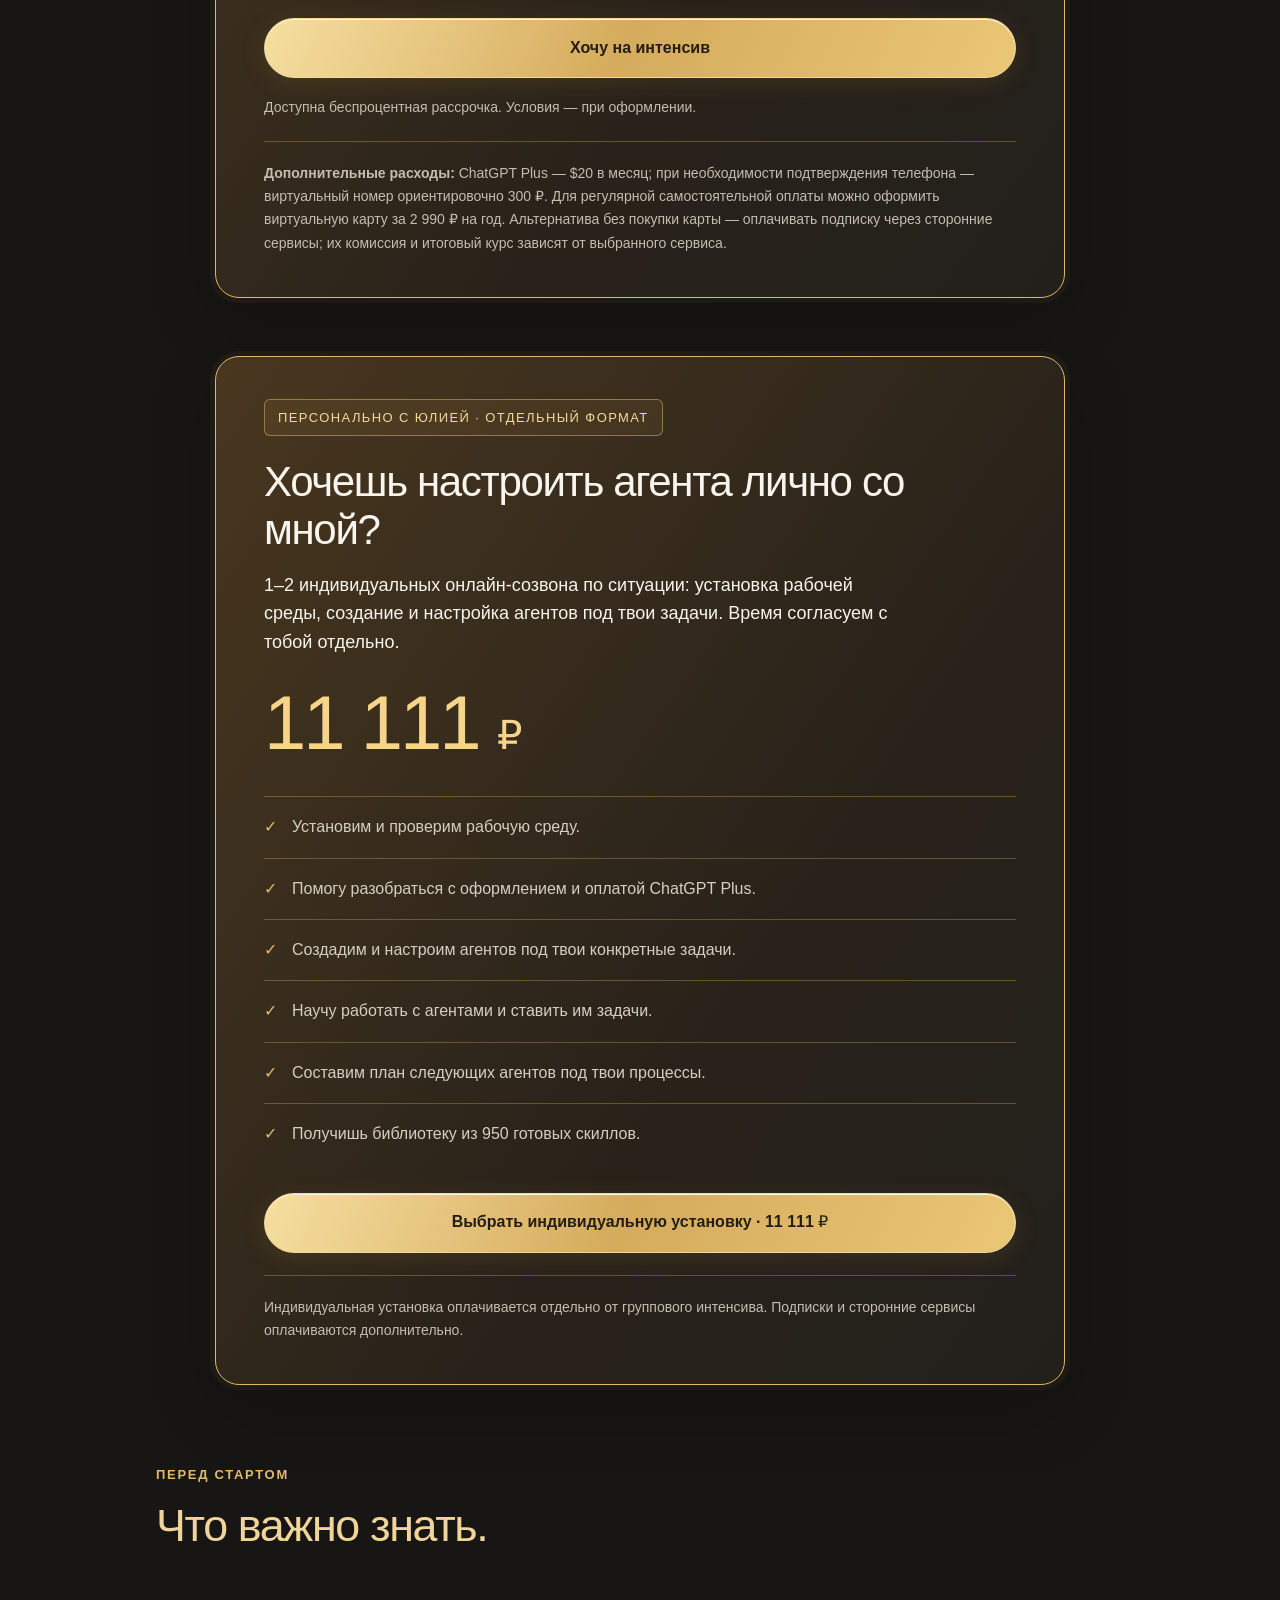
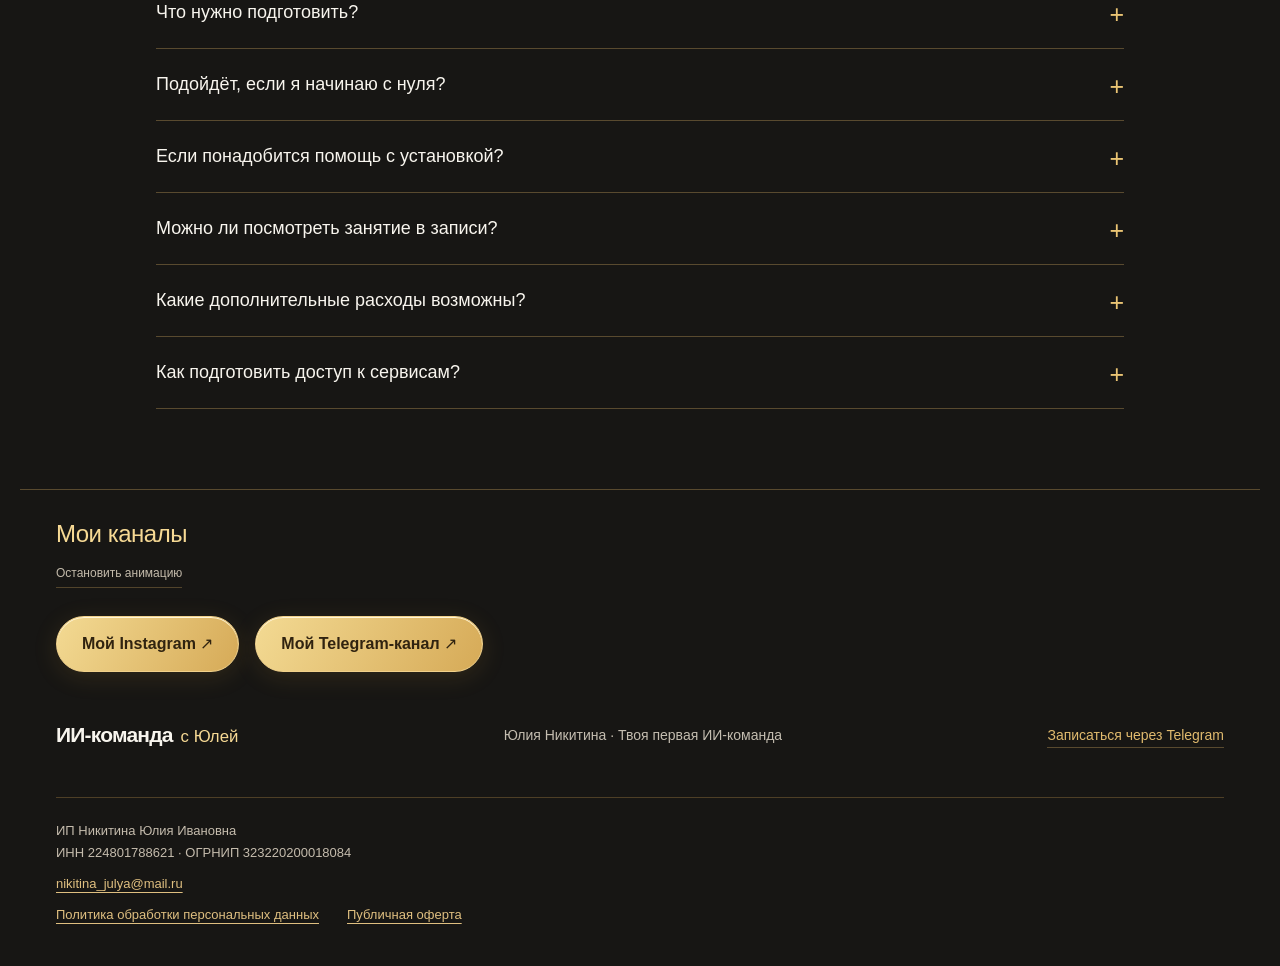
==== commit a07cab90: "Set individual setup to 11111 rubles and one or two online sessions" ====
--- a/index.html
+++ b/index.html
@@ -65,7 +65,7 @@
 <a class="button" id="enroll" href="https://t.me/ai_komanda_intensive_bot?start=landing_price" target="_blank" rel="noopener noreferrer">Хочу на интенсив</a>
 <p class="muted">Доступна беспроцентная рассрочка. Условия — при оформлении.</p>
 <p class="price-note"><strong>Дополнительные расходы:</strong> ChatGPT Plus — $20 в месяц; при необходимости подтверждения телефона — виртуальный номер ориентировочно 300 ₽. Для регулярной самостоятельной оплаты можно оформить виртуальную карту за 2 990 ₽ на год. Альтернатива без покупки карты — оплачивать подписку через сторонние сервисы; их комиссия и итоговый курс зависят от выбранного сервиса.</p></div></section>
-<section class="wrap individual-option" id="individual" aria-label="Индивидуальная установка ИИ-агента"><div class="price-card"><span class="price-label">ПЕРСОНАЛЬНО С ЮЛИЕЙ · ОТДЕЛЬНЫЙ ФОРМАТ</span><h2>Хочешь настроить агента лично со мной?</h2><p class="individual-intro">Индивидуальная установка ИИ-агента: одна персональная онлайн-встреча до 3 часов. Время согласуем с тобой отдельно.</p><div class="price">18 555 <span>₽</span></div><ul><li>Установим и проверим рабочую среду.</li><li>Помогу разобраться с оформлением и оплатой ChatGPT Plus.</li><li>Настроим одного ИИ-агента под твою конкретную задачу.</li><li>Научу работать с агентом и ставить ему задачи.</li><li>Составим план следующих агентов под твои процессы.</li><li>Получишь библиотеку из 950 готовых скиллов.</li></ul><a class="button" href="https://ai-komanda-s-yuley.ai-komanda-worker.workers.dev/pay?format=individual" target="_blank" rel="noopener noreferrer">Выбрать индивидуальную установку · 18 555 ₽</a><p class="price-note">Индивидуальная установка оплачивается отдельно от группового интенсива. Подписки и сторонние сервисы оплачиваются дополнительно.</p></div></section>
+<section class="wrap individual-option" id="individual" aria-label="Индивидуальная установка ИИ-агента"><div class="price-card"><span class="price-label">ПЕРСОНАЛЬНО С ЮЛИЕЙ · ОТДЕЛЬНЫЙ ФОРМАТ</span><h2>Хочешь настроить агента лично со мной?</h2><p class="individual-intro">1–2 индивидуальных онлайн-созвона по ситуации: установка рабочей среды, создание и настройка агентов под твои задачи. Время согласуем с тобой отдельно.</p><div class="price">11 111 <span>₽</span></div><ul><li>Установим и проверим рабочую среду.</li><li>Помогу разобраться с оформлением и оплатой ChatGPT Plus.</li><li>Создадим и настроим агентов под твои конкретные задачи.</li><li>Научу работать с агентами и ставить им задачи.</li><li>Составим план следующих агентов под твои процессы.</li><li>Получишь библиотеку из 950 готовых скиллов.</li></ul><a class="button" href="https://ai-komanda-s-yuley.ai-komanda-worker.workers.dev/pay?format=individual" target="_blank" rel="noopener noreferrer">Выбрать индивидуальную установку · 11 111 ₽</a><p class="price-note">Индивидуальная установка оплачивается отдельно от группового интенсива. Подписки и сторонние сервисы оплачиваются дополнительно.</p></div></section>
 <section class="wrap faq" id="prepare"><div class="eyebrow">ПЕРЕД СТАРТОМ</div><h2>Что важно знать.</h2>
 <details><summary>Что нужно подготовить?</summary><p>Ноутбук на Windows или Mac, зарядку, стабильный интернет, Telegram и доступ к своей почте. Заранее предоставим гайд с требованиями к устройствам и подготовкой к интенсиву. Установку пройдём вместе.</p></details>
 <details><summary>Подойдёт, если я начинаю с нуля?</summary><p>Да. Программировать не нужно: показываем каждый шаг на понятных примерах, а ты создаёшь своих агентов под реальные задачи.</p></details>
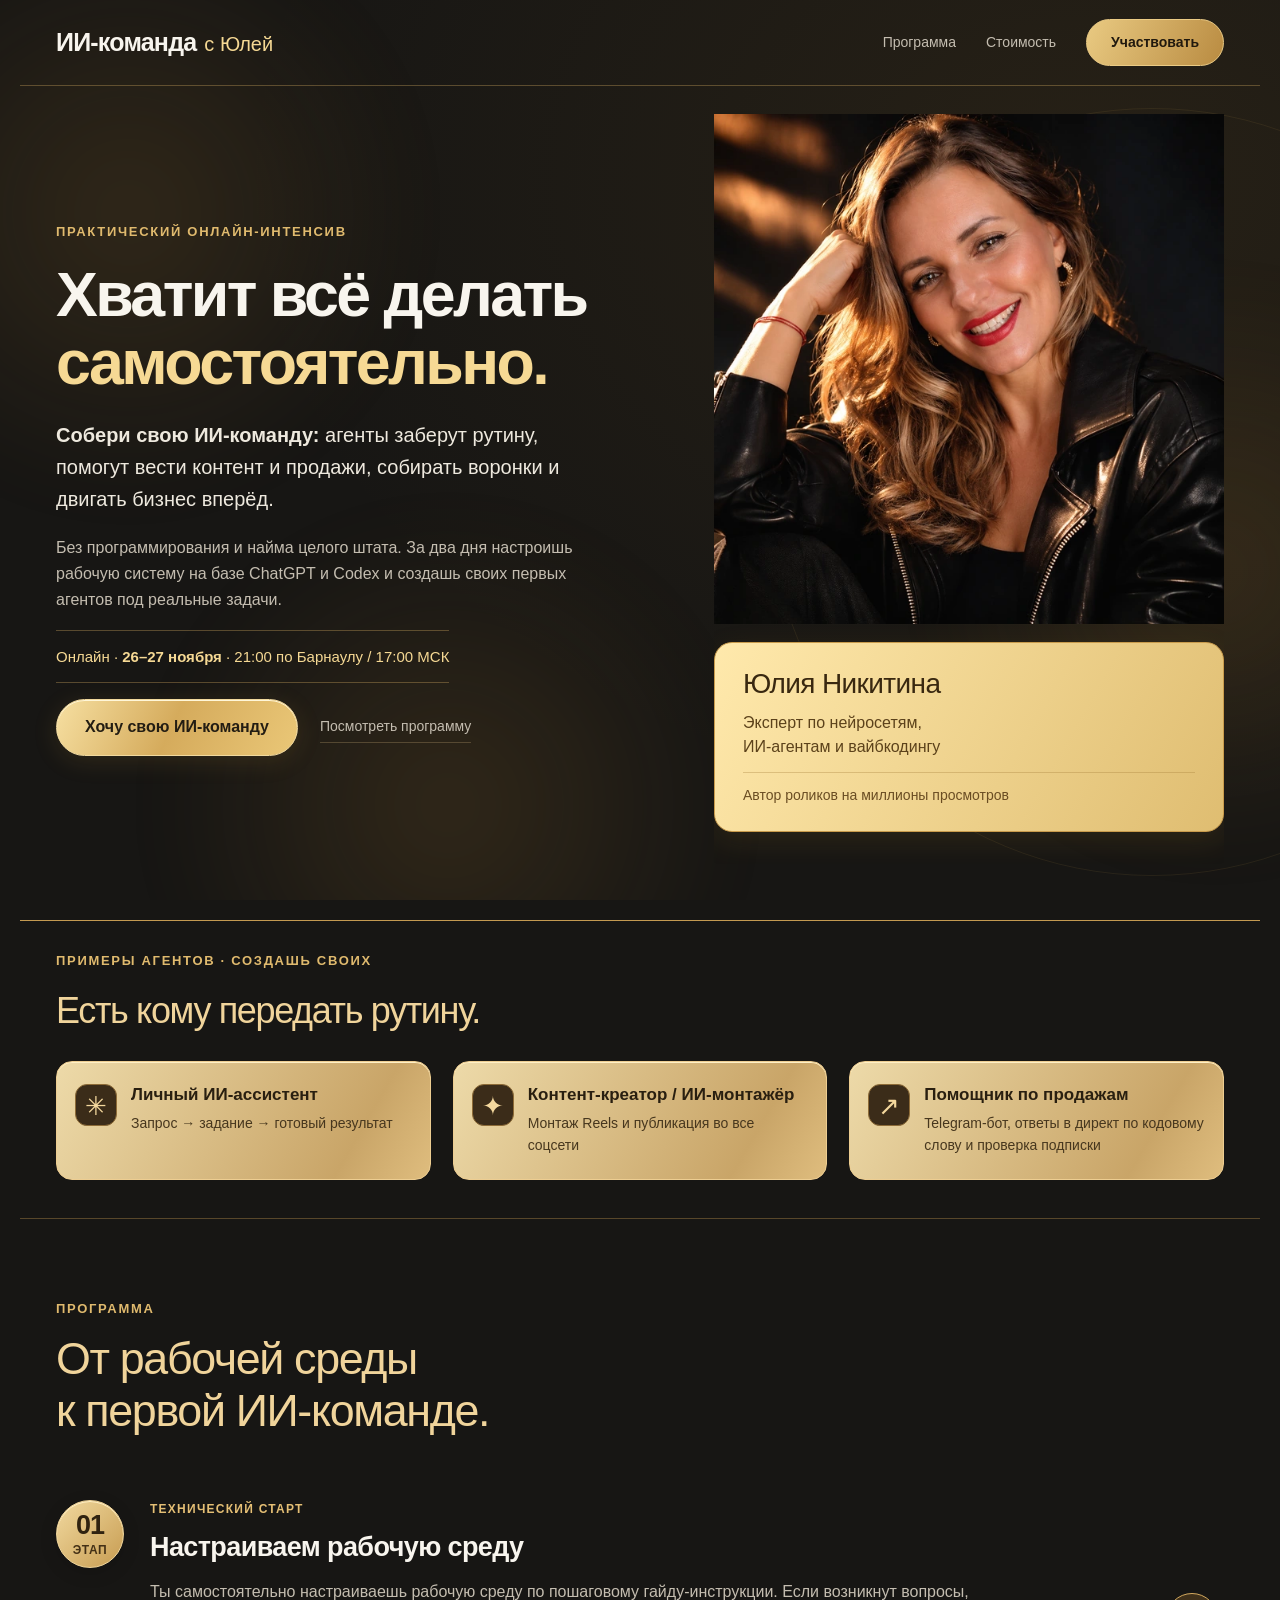
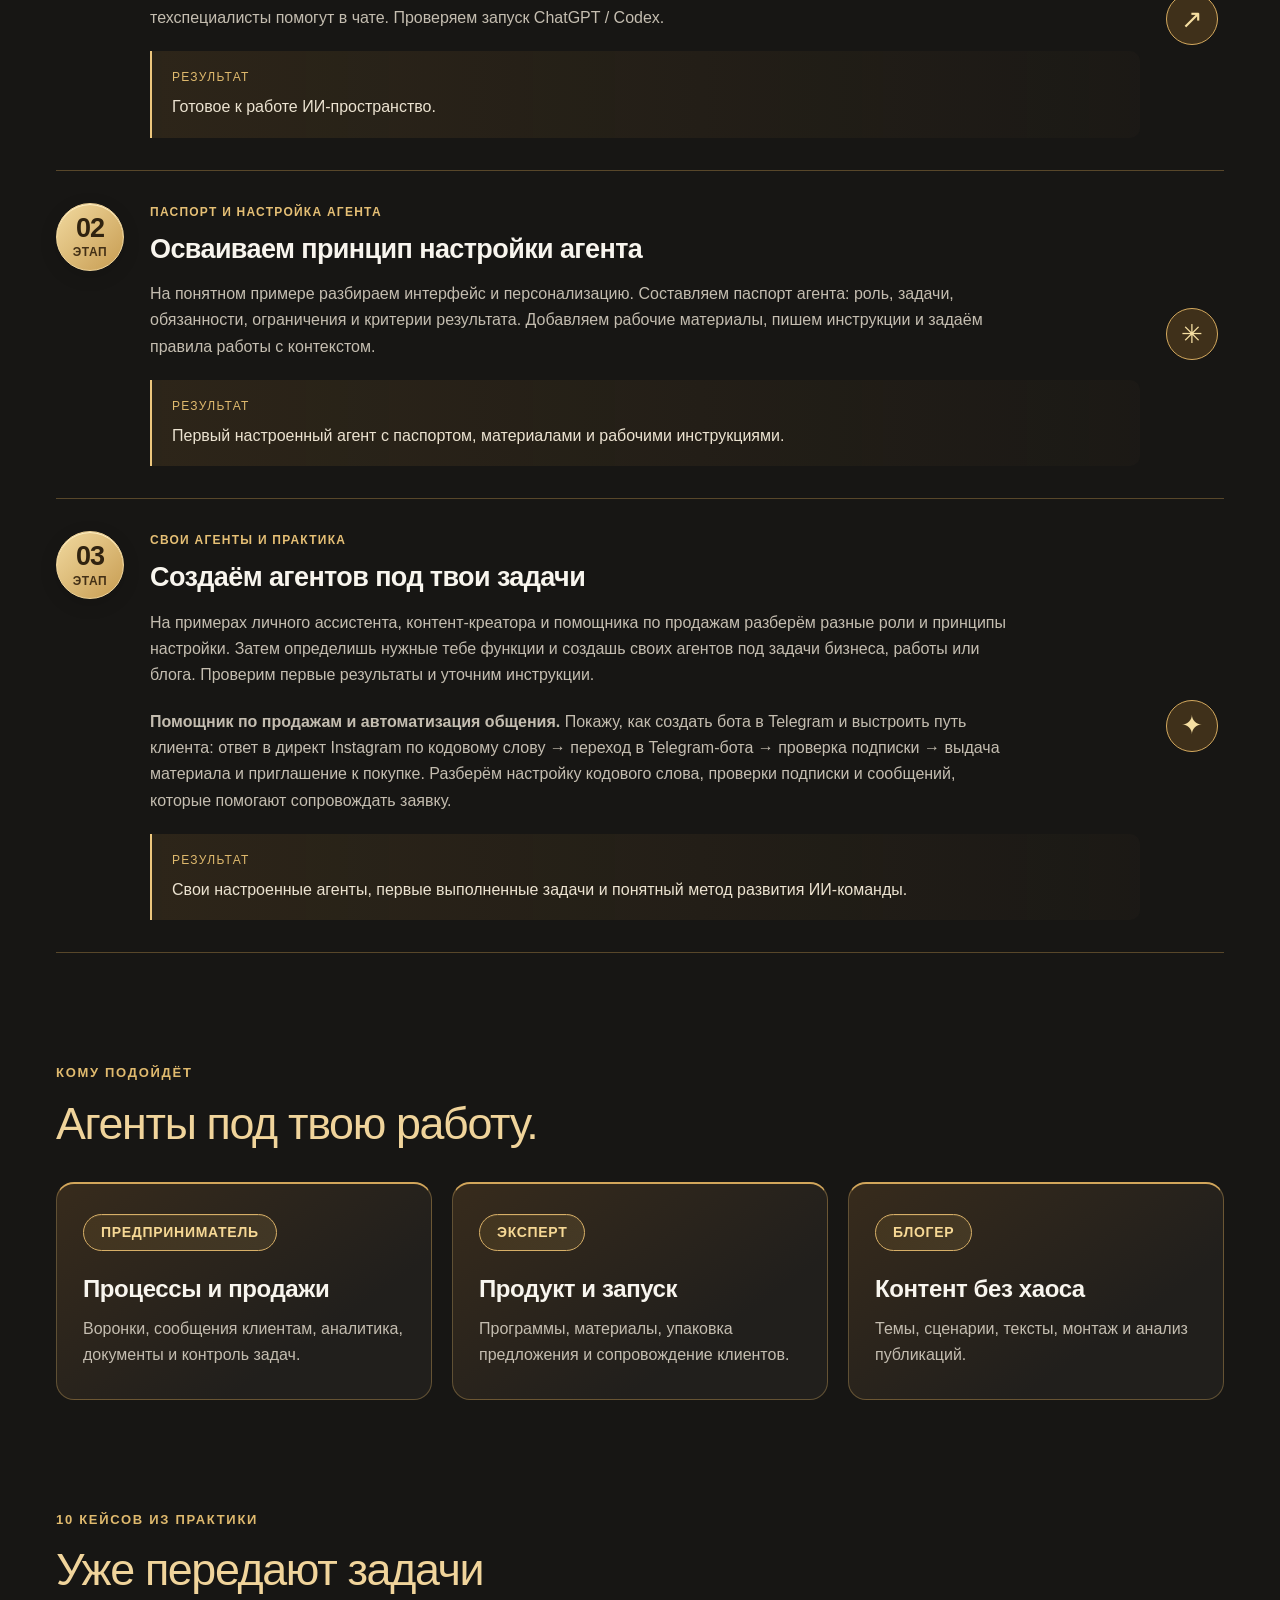
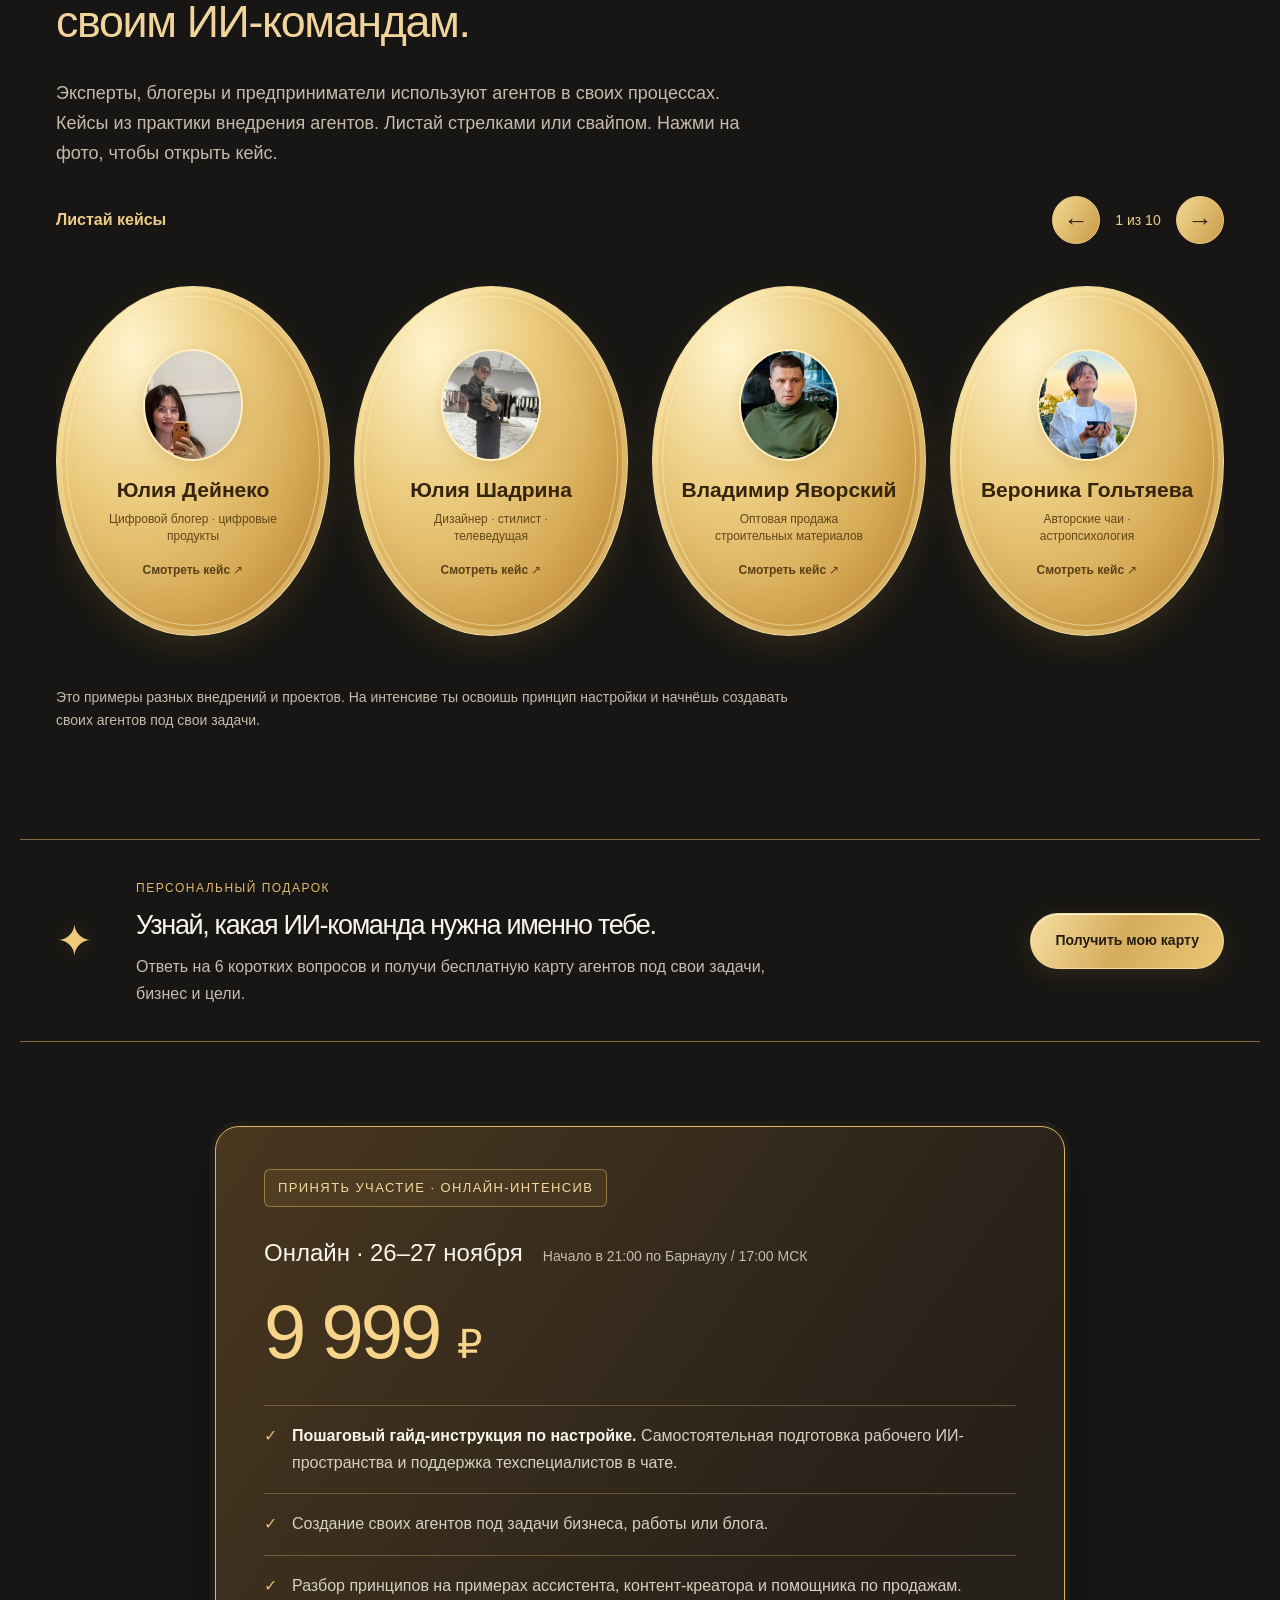
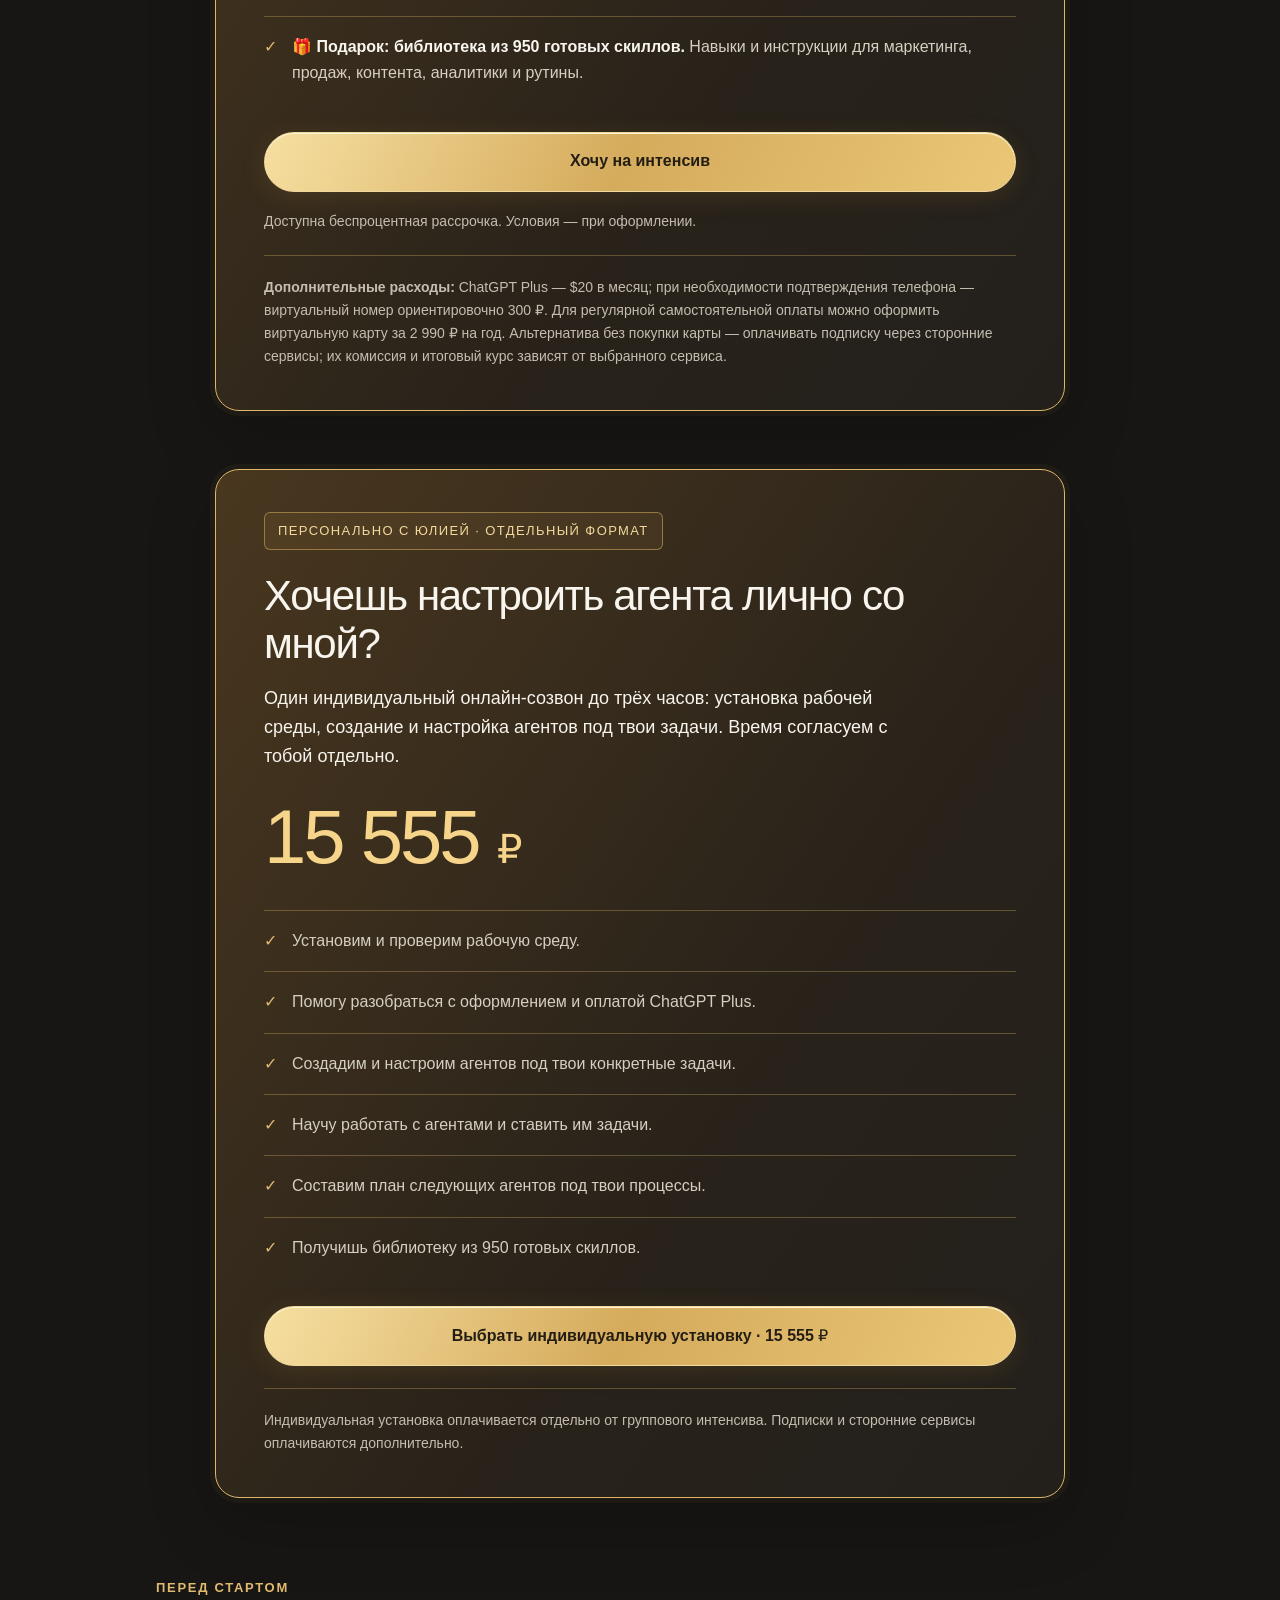
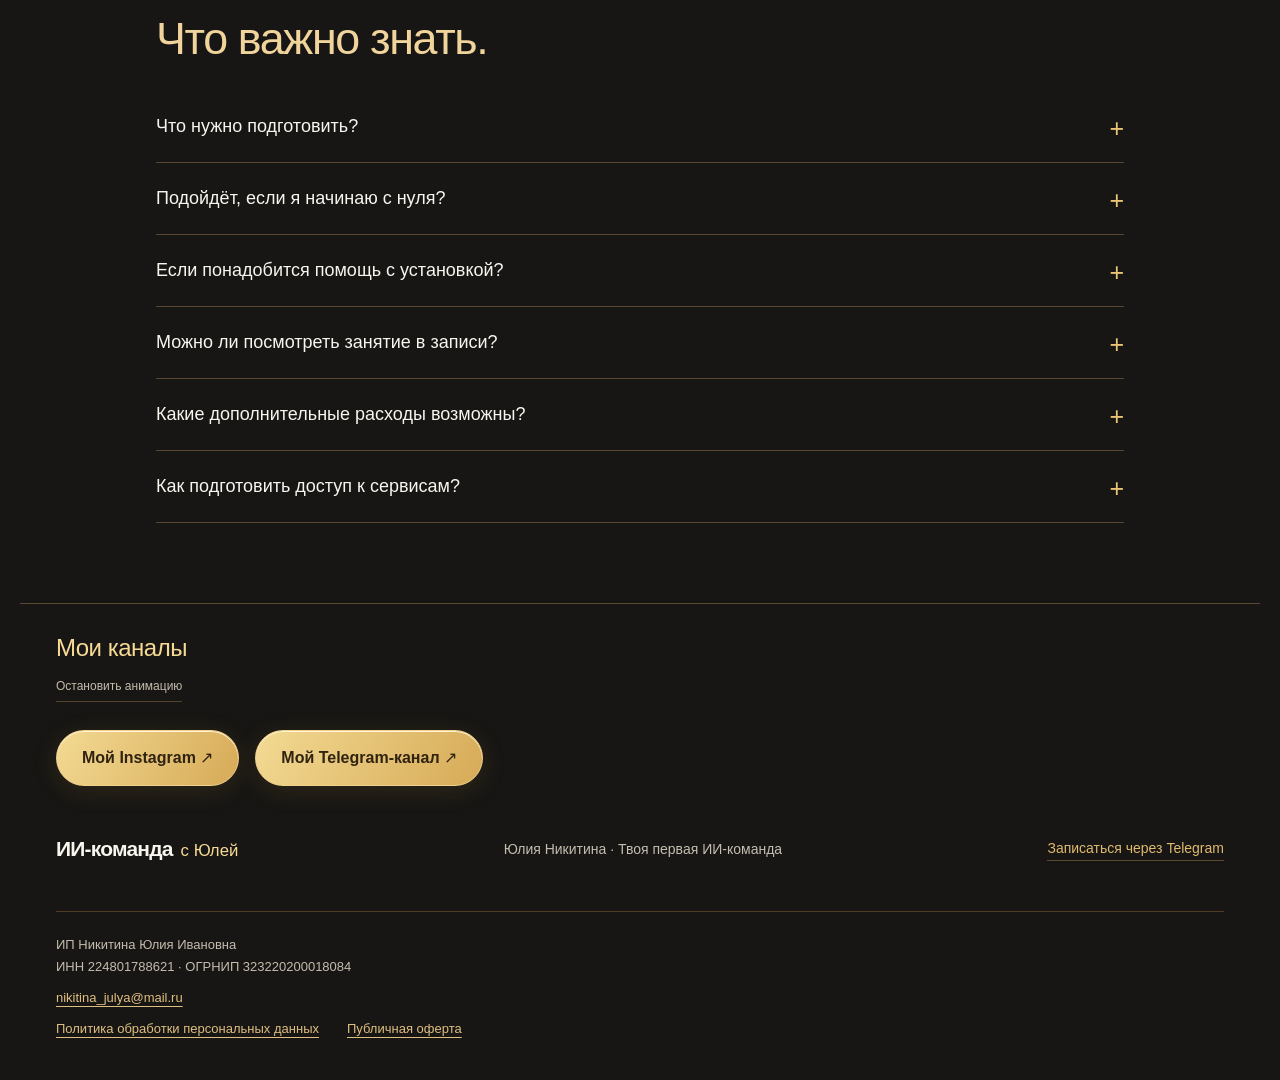
==== commit 99d88dcc: "Refresh cases with golden ovals and restore individual setup terms" ====
--- a/index.html
+++ b/index.html
@@ -18,7 +18,7 @@
 <meta name="theme-color" content="#171614">
 <link rel="preload" as="image" href="assets/yulia-black-gold-1254.webp" imagesrcset="assets/yulia-black-gold-640.webp 640w, assets/yulia-black-gold-960.webp 960w, assets/yulia-black-gold-1254.webp 1254w" imagesizes="(max-width: 820px) calc(100vw - 40px), 540px">
 <link rel="stylesheet" href="intensive-gold.css?v=20261125-cases-motion">
-<link rel="stylesheet" href="cases-motion.css?v=2">
+<link rel="stylesheet" href="cases-motion.css?v=3-gold-ovals">
 </head>
 <body>
 <div class="ambient-motion" aria-hidden="true"><i></i><i></i><i></i><b></b></div>
@@ -55,7 +55,7 @@
 <article><span class="agent-tag">БЛОГЕР</span><h3>Контент без хаоса</h3><p>Темы, сценарии, тексты, монтаж и анализ публикаций.</p></article>
 </div>
 </section>
-<section class="wrap section cases-section" id="cases" aria-label="Кейсы применения ИИ-агентов"><div class="eyebrow">10 КЕЙСОВ ИЗ ПРАКТИКИ</div><h2>Уже передают задачи<br>своим ИИ-командам.</h2><p class="cases-intro">Эксперты, блогеры и предприниматели используют агентов в своих процессах. Кейсы из презентации на бизнес-конференции «Точка опоры». Листай стрелками или свайпом. Нажми на фото, чтобы открыть кейс.</p><div class="cases-controls"><strong>Листай кейсы</strong><div class="cases-nav"><button type="button" aria-label="Предыдущий кейс" data-cases-step="-1">←</button><span class="case-counter" aria-live="polite">1 из 10</span><button type="button" aria-label="Следующий кейс" data-cases-step="1">→</button></div></div><div class="cases-track" tabindex="0" aria-label="Кейсы, листай стрелками или свайпом"><article class="case-card"><button class="case-open" type="button" aria-haspopup="dialog"><header class="case-header"><div class="case-avatar"><img src="assets/cases/yulia-deyneko.webp" alt="Юлия Дейнеко — Блогер · цифровые продукты" loading="lazy" decoding="async" width="397" height="700"></div><div><h3>Юлия Дейнеко</h3><span class="case-role">Цифровой блогер · цифровые продукты</span></div></header><span class="case-open-label">Смотреть кейс ↗</span></button><div class="case-content"><p class="case-label">Что внедрили и используют</p><ul><li>Анализирует обращения из нескольких соцсетей и выделяет диалоги, где нужно личное участие</li><li>Помогает отвечать в закрытых сообществах и работает как ИИ-продажник</li><li>Поддерживает создание ботов, лендингов, контента и новых цифровых продуктов</li></ul><p class="case-result">Экономия времени и затрат на отдельных специалистов — плюс новые продукты и источники дохода.</p></div></article><article class="case-card"><button class="case-open" type="button" aria-haspopup="dialog"><header class="case-header"><div class="case-avatar"><img src="assets/cases/yulia-shadrina.webp" alt="Юлия Шадрина — Дизайнер · стилист · телеведущая" loading="lazy" decoding="async" width="525" height="700"></div><div><h3>Юлия Шадрина</h3><span class="case-role">Дизайнер · стилист · телеведущая</span></div></header><span class="case-open-label">Смотреть кейс ↗</span></button><div class="case-content"><p class="case-label">Что внедрили и используют</p><ul><li>Фотореалистичные эскизы формы и ИИ-модели в дизайнерской одежде</li><li>Ролики о продуктах, расчёт стоимости и коммерческие предложения</li><li>Поиск материалов, поставщиков и оптимальных вариантов производства</li></ul><p class="case-result">Для крупных заказчиков быстрее собираются концепция, визуализация, расчёты и материалы для согласования.</p></div></article><article class="case-card"><button class="case-open" type="button" aria-haspopup="dialog"><header class="case-header"><div class="case-avatar"><img src="assets/cases/vladimir-yavorsky.webp" alt="Владимир Яворский — Оптовая продажа строительных материалов" loading="lazy" decoding="async" width="700" height="700"></div><div><h3>Владимир Яворский</h3><span class="case-role">Оптовая продажа строительных материалов</span></div></header><span class="case-open-label">Смотреть кейс ↗</span></button><div class="case-content"><p class="case-label">Что внедрили и используют</p><ul><li>Анализ клиентской базы: кто пришёл, кто ушёл и какие действия нужны</li><li>Формирование заказов товаров на склад и перемещений между складами</li><li>В разработке — приложение с инструкциями для новых сотрудников</li></ul><p class="case-result">Руководитель быстрее получает аналитику и решения по запасам, а обучение новичков переходит в единый стандарт.</p></div></article><article class="case-card"><button class="case-open" type="button" aria-haspopup="dialog"><header class="case-header"><div class="case-avatar"><img src="assets/cases/veronika-goltyaeva.webp" alt="Вероника Гольтяева — Авторские чаи · астропсихология" loading="lazy" decoding="async" width="700" height="700"></div><div><h3>Вероника Гольтяева</h3><span class="case-role">Авторские чаи · астропсихология</span></div></header><span class="case-open-label">Смотреть кейс ↗</span></button><div class="case-content"><p class="case-label">Что внедрили и используют</p><ul><li>Гайды, визуалы и описания авторских чаёв</li><li>Поиск клиентов, баз, выставок и ярмарок</li><li>Коммерческие предложения, рассылки и поддержка продаж</li></ul><p class="case-result">Знания и физический продукт превращаются в понятную линейку материалов, каналов продвижения и продаж.</p></div></article><article class="case-card"><button class="case-open" type="button" aria-haspopup="dialog"><header class="case-header"><div class="case-avatar"><img src="assets/cases/eclair-elena-tokareva.webp" alt="Эклерная · Елена Токарева — Производство · кондитерская" loading="lazy" decoding="async" width="1000" height="529"></div><div><h3>Эклерная · Елена Токарева</h3><span class="case-role">Производство · кондитерская</span></div></header><span class="case-open-label">Смотреть кейс ↗</span></button><div class="case-content"><p class="case-label">Что внедрили и используют</p><ul><li>Структурирует рецепты и технологические данные</li><li>Сводит квартальные отчёты и помогает анализировать показатели</li><li>Готовит визуалы и презентационные материалы</li></ul><p class="case-result">То, что откладывалось из-за объёма, превращается в регулярный управляемый процесс.</p></div></article><article class="case-card"><button class="case-open" type="button" aria-haspopup="dialog"><header class="case-header"><div class="case-avatar"><img src="assets/cases/marina-likhtorovich.webp" alt="Марина Лихторович — HR · Executive Search" loading="lazy" decoding="async" width="700" height="700"></div><div><h3>Марина Лихторович</h3><span class="case-role">HR · Executive Search</span></div></header><span class="case-open-label">Смотреть кейс ↗</span></button><div class="case-content"><p class="case-label">Что внедрили и используют</p><ul><li>Структурирует переписки, материалы и большие объёмы информации</li><li>Готовит презентации и документы к выступлениям</li><li>Помогает держать в фокусе проекты, связи и договорённости</li></ul><p class="case-result">Основатель HR-агентства «ЛЮДИ» получает цифровую поддержку без расширения ручной рутины.</p></div></article><article class="case-card"><button class="case-open" type="button" aria-haspopup="dialog"><header class="case-header"><div class="case-avatar"><img src="assets/cases/derufa.webp" alt="DERUFA — Розница · краски" loading="lazy" decoding="async" width="1000" height="525"></div><div><h3>DERUFA</h3><span class="case-role">Розница · краски</span></div></header><span class="case-open-label">Смотреть кейс ↗</span></button><div class="case-content"><p class="case-label">Что внедрили и используют</p><ul><li>Находит целевые базы партнёров и клиентов</li><li>Готовит коммерческие предложения</li><li>Помогает проводить рассылки и обрабатывать ответы</li></ul><p class="case-result">Больше охват, быстрее выход на контакт и меньше ручной работы в продажах.</p></div></article><article class="case-card"><button class="case-open" type="button" aria-haspopup="dialog"><header class="case-header"><div class="case-avatar"><img src="assets/cases/kartikeya.webp" alt="Картикея — Нейрозапуск проекта" loading="lazy" decoding="async" width="1000" height="525"></div><div><h3>Картикея</h3><span class="case-role">Нейрозапуск проекта</span></div></header><span class="case-open-label">Смотреть кейс ↗</span></button><div class="case-content"><p class="case-label">Что внедрили и используют</p><ul><li>Объединены книга, программы, наставничество и миссия проекта</li><li>Созданы позиционирование, сайт и продуктовые страницы</li><li>Подготовлены бот и сценарии продаж</li></ul><p class="case-result">Цифровая экосистема опубликована и подготовлена к самостоятельному развитию.</p></div></article><article class="case-card"><button class="case-open" type="button" aria-haspopup="dialog"><header class="case-header"><div class="case-avatar"><img src="assets/cases/crystal.webp" alt="CRYSTAL · Икорный сомелье — Нейрозапуск семейного бизнеса" loading="lazy" decoding="async" width="700" height="700"></div><div><h3>CRYSTAL · Икорный сомелье</h3><span class="case-role">Нейрозапуск семейного бизнеса</span></div></header><span class="case-open-label">Смотреть кейс ↗</span></button><div class="case-content"><p class="case-label">Что внедрили и используют</p><ul><li>Экспертиза семейного бизнеса упакована в продукт</li><li>Созданы лендинг, бот, гайд и предложение</li><li>Подготовлены стратегия прогрева и сценарий запуска</li></ul><p class="case-result">Продукт и инфраструктура подготовлены к выходу на рынок без неподтверждённых обещаний продаж.</p></div></article><article class="case-card"><button class="case-open" type="button" aria-haspopup="dialog"><header class="case-header"><div class="case-avatar"><div class="case-wordmark">АГРОИМПОРТ<br>РИТЕЙЛ</div></div><div><h3>Агроимпорт Ритейл</h3><span class="case-role">Оптовая дистрибуция продуктов · Барнаул</span></div></header><span class="case-open-label">Смотреть кейс ↗</span></button><div class="case-content"><p class="case-label">Что внедрили и используют</p><ul><li>Сводит данные продаж и остатки из подключённых источников</li><li>Сверяет показатели и готовит расчёты для руководителя</li><li>Выдаёт проверяемый результат примерно за одну минуту</li></ul><p class="case-result">Управленческий бот уже внедрён и работает в собственном контуре компании.</p></div></article></div><p class="cases-note">Это примеры разных внедрений и проектов. На интенсиве ты освоишь принцип настройки и начнёшь создавать своих агентов под свои задачи.</p></section>
+<section class="wrap section cases-section" id="cases" aria-label="Кейсы применения ИИ-агентов"><div class="eyebrow">10 КЕЙСОВ ИЗ ПРАКТИКИ</div><h2>Уже передают задачи<br>своим ИИ-командам.</h2><p class="cases-intro">Эксперты, блогеры и предприниматели используют агентов в своих процессах. Кейсы из практики внедрения агентов. Листай стрелками или свайпом. Нажми на фото, чтобы открыть кейс.</p><div class="cases-controls"><strong>Листай кейсы</strong><div class="cases-nav"><button type="button" aria-label="Предыдущий кейс" data-cases-step="-1">←</button><span class="case-counter" aria-live="polite">1 из 10</span><button type="button" aria-label="Следующий кейс" data-cases-step="1">→</button></div></div><div class="cases-track" tabindex="0" aria-label="Кейсы, листай стрелками или свайпом"><article class="case-card"><button class="case-open" type="button" aria-haspopup="dialog"><header class="case-header"><div class="case-avatar"><img src="assets/cases/yulia-deyneko.webp" alt="Юлия Дейнеко — Блогер · цифровые продукты" loading="lazy" decoding="async" width="397" height="700"></div><div><h3>Юлия Дейнеко</h3><span class="case-role">Цифровой блогер · цифровые продукты</span></div></header><span class="case-open-label">Смотреть кейс ↗</span></button><div class="case-content"><p class="case-label">Что внедрили и используют</p><ul><li>Анализирует обращения из нескольких соцсетей и выделяет диалоги, где нужно личное участие</li><li>Помогает отвечать в закрытых сообществах и работает как ИИ-продажник</li><li>Поддерживает создание ботов, лендингов, контента и новых цифровых продуктов</li></ul><p class="case-result">Экономия времени и затрат на отдельных специалистов — плюс новые продукты и источники дохода.</p></div></article><article class="case-card"><button class="case-open" type="button" aria-haspopup="dialog"><header class="case-header"><div class="case-avatar"><img src="assets/cases/yulia-shadrina.webp" alt="Юлия Шадрина — Дизайнер · стилист · телеведущая" loading="lazy" decoding="async" width="525" height="700"></div><div><h3>Юлия Шадрина</h3><span class="case-role">Дизайнер · стилист · телеведущая</span></div></header><span class="case-open-label">Смотреть кейс ↗</span></button><div class="case-content"><p class="case-label">Что внедрили и используют</p><ul><li>Фотореалистичные эскизы формы и ИИ-модели в дизайнерской одежде</li><li>Ролики о продуктах, расчёт стоимости и коммерческие предложения</li><li>Поиск материалов, поставщиков и оптимальных вариантов производства</li></ul><p class="case-result">Для крупных заказчиков быстрее собираются концепция, визуализация, расчёты и материалы для согласования.</p></div></article><article class="case-card"><button class="case-open" type="button" aria-haspopup="dialog"><header class="case-header"><div class="case-avatar"><img src="assets/cases/vladimir-yavorsky.webp" alt="Владимир Яворский — Оптовая продажа строительных материалов" loading="lazy" decoding="async" width="700" height="700"></div><div><h3>Владимир Яворский</h3><span class="case-role">Оптовая продажа строительных материалов</span></div></header><span class="case-open-label">Смотреть кейс ↗</span></button><div class="case-content"><p class="case-label">Что внедрили и используют</p><ul><li>Анализ клиентской базы: кто пришёл, кто ушёл и какие действия нужны</li><li>Формирование заказов товаров на склад и перемещений между складами</li><li>В разработке — приложение с инструкциями для новых сотрудников</li></ul><p class="case-result">Руководитель быстрее получает аналитику и решения по запасам, а обучение новичков переходит в единый стандарт.</p></div></article><article class="case-card"><button class="case-open" type="button" aria-haspopup="dialog"><header class="case-header"><div class="case-avatar"><img src="assets/cases/veronika-goltyaeva.webp" alt="Вероника Гольтяева — Авторские чаи · астропсихология" loading="lazy" decoding="async" width="700" height="700"></div><div><h3>Вероника Гольтяева</h3><span class="case-role">Авторские чаи · астропсихология</span></div></header><span class="case-open-label">Смотреть кейс ↗</span></button><div class="case-content"><p class="case-label">Что внедрили и используют</p><ul><li>Гайды, визуалы и описания авторских чаёв</li><li>Поиск клиентов, баз, выставок и ярмарок</li><li>Коммерческие предложения, рассылки и поддержка продаж</li></ul><p class="case-result">Знания и физический продукт превращаются в понятную линейку материалов, каналов продвижения и продаж.</p></div></article><article class="case-card"><button class="case-open" type="button" aria-haspopup="dialog"><header class="case-header"><div class="case-avatar"><img src="assets/cases/elena-tokareva.webp" alt="Елена Токарева — основатель эклерной" loading="lazy" decoding="async" width="1000" height="529"></div><div><h3>Эклерная · Елена Токарева</h3><span class="case-role">Производство · кондитерская</span></div></header><span class="case-open-label">Смотреть кейс ↗</span></button><div class="case-content"><p class="case-label">Что внедрили и используют</p><ul><li>Структурирует рецепты и технологические данные</li><li>Сводит квартальные отчёты и помогает анализировать показатели</li><li>Готовит визуалы и презентационные материалы</li></ul><p class="case-result">То, что откладывалось из-за объёма, превращается в регулярный управляемый процесс.</p></div></article><article class="case-card"><button class="case-open" type="button" aria-haspopup="dialog"><header class="case-header"><div class="case-avatar"><img src="assets/cases/marina-likhtorovich.webp" alt="Марина Лихторович — HR · Executive Search" loading="lazy" decoding="async" width="700" height="700"></div><div><h3>Марина Лихторович</h3><span class="case-role">HR · Executive Search</span></div></header><span class="case-open-label">Смотреть кейс ↗</span></button><div class="case-content"><p class="case-label">Что внедрили и используют</p><ul><li>Структурирует переписки, материалы и большие объёмы информации</li><li>Готовит презентации и документы к выступлениям</li><li>Помогает держать в фокусе проекты, связи и договорённости</li></ul><p class="case-result">Основатель HR-агентства «ЛЮДИ» получает цифровую поддержку без расширения ручной рутины.</p></div></article><article class="case-card"><button class="case-open" type="button" aria-haspopup="dialog"><header class="case-header"><div class="case-avatar"><img src="assets/cases/derufa.webp" alt="DERUFA — Розница · краски" loading="lazy" decoding="async" width="1000" height="525"></div><div><h3>DERUFA</h3><span class="case-role">Розница · краски</span></div></header><span class="case-open-label">Смотреть кейс ↗</span></button><div class="case-content"><p class="case-label">Что внедрили и используют</p><ul><li>Находит целевые базы партнёров и клиентов</li><li>Готовит коммерческие предложения</li><li>Помогает проводить рассылки и обрабатывать ответы</li></ul><p class="case-result">Больше охват, быстрее выход на контакт и меньше ручной работы в продажах.</p></div></article><article class="case-card"><button class="case-open" type="button" aria-haspopup="dialog"><header class="case-header"><div class="case-avatar"><img src="assets/cases/kartikeya.webp" alt="Картикея — Нейрозапуск проекта" loading="lazy" decoding="async" width="1000" height="525"></div><div><h3>Картикея</h3><span class="case-role">Нейрозапуск проекта</span></div></header><span class="case-open-label">Смотреть кейс ↗</span></button><div class="case-content"><p class="case-label">Что внедрили и используют</p><ul><li>Объединены книга, программы, наставничество и миссия проекта</li><li>Созданы позиционирование, сайт и продуктовые страницы</li><li>Подготовлены бот и сценарии продаж</li></ul><p class="case-result">Цифровая экосистема опубликована и подготовлена к самостоятельному развитию.</p></div></article><article class="case-card"><button class="case-open" type="button" aria-haspopup="dialog"><header class="case-header"><div class="case-avatar"><img src="assets/cases/crystal.webp" alt="CRYSTAL · Икорный сомелье — Нейрозапуск семейного бизнеса" loading="lazy" decoding="async" width="700" height="700"></div><div><h3>CRYSTAL · Икорный сомелье</h3><span class="case-role">Нейрозапуск семейного бизнеса</span></div></header><span class="case-open-label">Смотреть кейс ↗</span></button><div class="case-content"><p class="case-label">Что внедрили и используют</p><ul><li>Экспертиза семейного бизнеса упакована в продукт</li><li>Созданы лендинг, бот, гайд и предложение</li><li>Подготовлены стратегия прогрева и сценарий запуска</li></ul><p class="case-result">Продукт и инфраструктура подготовлены к выходу на рынок без неподтверждённых обещаний продаж.</p></div></article><article class="case-card"><button class="case-open" type="button" aria-haspopup="dialog"><header class="case-header"><div class="case-avatar"><img src="assets/cases/yana-galskikh.webp" alt="Яна Гальских — семейный генеалог" loading="lazy" decoding="async" width="1200" height="675"></div><div><h3>Яна Гальских</h3><span class="case-role">Семейный генеалог</span></div></header><span class="case-open-label">Смотреть кейс ↗</span></button><div class="case-content"><p class="case-label">Агент под задачи генеалога</p><ul><li>Помогает искать сведения о предках и систематизировать найденные материалы</li><li>Поддерживает составление родословной и восстановление семейных связей</li><li>Помогает визуализировать историю семьи и генеалогическое древо</li></ul><p class="case-result">Настроен агент для работы с семейной историей: от поиска информации до наглядного представления родословной.</p></div></article></div><p class="cases-note">Это примеры разных внедрений и проектов. На интенсиве ты освоишь принцип настройки и начнёшь создавать своих агентов под свои задачи.</p></section>
 <section class="wrap ai-map-gift" aria-label="Бесплатная персональная карта ИИ-команды">
 <div class="gift-mark" aria-hidden="true">✦</div><div><span>ПЕРСОНАЛЬНЫЙ ПОДАРОК</span><h2>Узнай, какая ИИ-команда нужна именно тебе.</h2><p>Ответь на 6 коротких вопросов и получи бесплатную карту агентов под свои задачи, бизнес и цели.</p></div><a class="button" href="https://t.me/ai_komanda_intensive_bot?start=event_ai_map" target="_blank" rel="noopener noreferrer">Получить мою карту</a>
 </section>
@@ -65,7 +65,7 @@
 <a class="button" id="enroll" href="https://t.me/ai_komanda_intensive_bot?start=landing_price" target="_blank" rel="noopener noreferrer">Хочу на интенсив</a>
 <p class="muted">Доступна беспроцентная рассрочка. Условия — при оформлении.</p>
 <p class="price-note"><strong>Дополнительные расходы:</strong> ChatGPT Plus — $20 в месяц; при необходимости подтверждения телефона — виртуальный номер ориентировочно 300 ₽. Для регулярной самостоятельной оплаты можно оформить виртуальную карту за 2 990 ₽ на год. Альтернатива без покупки карты — оплачивать подписку через сторонние сервисы; их комиссия и итоговый курс зависят от выбранного сервиса.</p></div></section>
-<section class="wrap individual-option" id="individual" aria-label="Индивидуальная установка ИИ-агента"><div class="price-card"><span class="price-label">ПЕРСОНАЛЬНО С ЮЛИЕЙ · ОТДЕЛЬНЫЙ ФОРМАТ</span><h2>Хочешь настроить агента лично со мной?</h2><p class="individual-intro">1–2 индивидуальных онлайн-созвона по ситуации: установка рабочей среды, создание и настройка агентов под твои задачи. Время согласуем с тобой отдельно.</p><div class="price">11 111 <span>₽</span></div><ul><li>Установим и проверим рабочую среду.</li><li>Помогу разобраться с оформлением и оплатой ChatGPT Plus.</li><li>Создадим и настроим агентов под твои конкретные задачи.</li><li>Научу работать с агентами и ставить им задачи.</li><li>Составим план следующих агентов под твои процессы.</li><li>Получишь библиотеку из 950 готовых скиллов.</li></ul><a class="button" href="https://ai-komanda-s-yuley.ai-komanda-worker.workers.dev/pay?format=individual" target="_blank" rel="noopener noreferrer">Выбрать индивидуальную установку · 11 111 ₽</a><p class="price-note">Индивидуальная установка оплачивается отдельно от группового интенсива. Подписки и сторонние сервисы оплачиваются дополнительно.</p></div></section>
+<section class="wrap individual-option" id="individual" aria-label="Индивидуальная установка ИИ-агента"><div class="price-card"><span class="price-label">ПЕРСОНАЛЬНО С ЮЛИЕЙ · ОТДЕЛЬНЫЙ ФОРМАТ</span><h2>Хочешь настроить агента лично со мной?</h2><p class="individual-intro">Один индивидуальный онлайн-созвон до трёх часов: установка рабочей среды, создание и настройка агентов под твои задачи. Время согласуем с тобой отдельно.</p><div class="price">15 555 <span>₽</span></div><ul><li>Установим и проверим рабочую среду.</li><li>Помогу разобраться с оформлением и оплатой ChatGPT Plus.</li><li>Создадим и настроим агентов под твои конкретные задачи.</li><li>Научу работать с агентами и ставить им задачи.</li><li>Составим план следующих агентов под твои процессы.</li><li>Получишь библиотеку из 950 готовых скиллов.</li></ul><a class="button" href="https://ai-komanda-s-yuley.ai-komanda-worker.workers.dev/pay?format=individual" target="_blank" rel="noopener noreferrer">Выбрать индивидуальную установку · 15 555 ₽</a><p class="price-note">Индивидуальная установка оплачивается отдельно от группового интенсива. Подписки и сторонние сервисы оплачиваются дополнительно.</p></div></section>
 <section class="wrap faq" id="prepare"><div class="eyebrow">ПЕРЕД СТАРТОМ</div><h2>Что важно знать.</h2>
 <details><summary>Что нужно подготовить?</summary><p>Ноутбук на Windows или Mac, зарядку, стабильный интернет, Telegram и доступ к своей почте. Заранее предоставим гайд с требованиями к устройствам и подготовкой к интенсиву. Установку пройдём вместе.</p></details>
 <details><summary>Подойдёт, если я начинаю с нуля?</summary><p>Да. Программировать не нужно: показываем каждый шаг на понятных примерах, а ты создаёшь своих агентов под реальные задачи.</p></details>
--- a/cases-motion.css
+++ b/cases-motion.css
@@ -6,3 +6,17 @@
 @media(max-width:1000px){.cases-track{grid-auto-columns:calc((100% - 48px)/3)}.cases-track::after{width:calc((100% - 48px)*.667)}}@media(max-width:700px){.cases-track{grid-auto-columns:72%;gap:24px}.cases-track::after{width:calc(28vw - 24px)}.cases-controls{font-size:14px}.cases-nav{gap:8px}.cases-controls button{width:44px;height:44px}.cases-intro{font-size:16px}.cases-track .case-avatar{width:132px;height:132px}.case-open{padding:32px 20px 26px}.case-dialog-body{padding:22px}.case-dialog .case-avatar{width:78px;height:78px}.case-dialog .case-header{gap:16px}.case-dialog h3{font-size:21px}.ambient-motion i{opacity:.10}}
 .cases-track::after{grid-column:span 3;width:auto}.case-avatar img[src*="yulia-deyneko"]{transform:scale(2.1);transform-origin:50% 18%}@media(max-width:1000px){.cases-track::after{grid-column:span 2;width:auto}}@media(max-width:700px){.cases-track::after{grid-column:span 1;width:auto}}
 @media(prefers-reduced-motion:reduce){.ambient-motion *{animation:none!important}.case-dialog[open]{animation:none}.case-open,.cases-controls button,.case-dialog-nav button{transition:none}.case-open:hover{transform:none}.motion-toggle{display:none}}
+/* Golden oval cases: full curves, bright metal, no arched cards. */
+.cases-track{grid-auto-columns:calc((100% - 72px)/4);align-items:center;padding:22px 0 30px}
+.case-open{position:relative;isolation:isolate;min-height:350px;padding:38px 24px 32px;border:1px solid #f6dfa0;border-radius:50%;background:radial-gradient(ellipse at 28% 18%,#fff4ce 0%,#edce82 35%,#d3a550 70%,#b78635 100%);color:#38270e;box-shadow:inset 0 0 0 5px #ffeeb653,inset -12px -16px 30px #a36f2625,0 12px 30px #d6aa4220;text-align:center}
+.case-open::after{content:"";position:absolute;inset:9px;border:1px solid #fff2bd8c;border-radius:50%;pointer-events:none}
+.case-open:hover{border-color:#fff1b7;box-shadow:inset 0 0 0 5px #ffeeb670,0 16px 35px #d6aa4240;transform:translateY(-6px)}
+.cases-track .case-header{gap:16px}.case-avatar{background:#f8e9bf;border:2px solid #fff0bd;box-shadow:0 4px 14px #79531628}.cases-track .case-avatar{width:100px;height:112px;border-radius:50%}
+.case-card h3{font-size:21px;color:#34230d;margin-bottom:8px}.cases-track .case-role{color:#624618;font-size:12px;line-height:1.45;max-width:170px;margin:auto}.case-open-label{color:#584016;margin-top:15px;font-size:12px;font-weight:700}
+.case-wordmark{color:#5a3c0e;font-size:11px;letter-spacing:.3px}
+.case-avatar img[src*="elena-tokareva"]{object-fit:cover;object-position:58% 20%}.case-avatar img[src*="yana-galskikh"]{object-fit:cover;object-position:22% 30%}
+.case-dialog{background:linear-gradient(135deg,#fff3d2,#e5c784);color:#392b15;border-color:#efd899;box-shadow:0 30px 100px #0005}.case-dialog h3{color:#392b15}.case-dialog .case-role,.case-dialog .case-label,.case-dialog .case-result,.case-dialog .dialog-counter,.case-dialog-toolbar span,.case-dialog-close{color:#694713}.case-dialog .case-content ul{color:#45351e}.case-dialog-toolbar,.case-dialog .case-result{border-color:#aa843e55}.case-dialog-close{border-color:#aa843e77}
+.hero-portrait figcaption{position:relative;margin-top:18px!important;margin-bottom:32px;padding:24px 28px!important;border:1px solid #c99b4c;border-radius:18px;background:linear-gradient(120deg,#ffe9ac,#dfbd71);color:#392810;box-shadow:0 10px 30px #b9872420;text-align:left}
+.hero-portrait figcaption strong{display:block;color:#392810!important}.hero-portrait figcaption .speaker-description{color:#5c421b!important;margin:10px 0!important}.hero-portrait figcaption .speaker-proof{display:block;color:#6a4d23!important;border-top:1px solid #a37b3855;padding-top:12px;margin-top:12px}
+@media(max-width:1000px){.cases-track{grid-auto-columns:calc((100% - 48px)/3)}}
+@media(max-width:700px){.cases-track{grid-auto-columns:78%;gap:24px}.case-open{min-height:360px;padding:40px 32px 34px}.cases-track .case-avatar{width:108px;height:122px}.case-card h3{font-size:23px}.cases-track .case-role{font-size:13px}.case-open-label{font-size:13px}.case-dialog .case-avatar{width:78px;height:88px;border-radius:50%}.hero-portrait figcaption{padding:22px!important;margin-bottom:26px}}
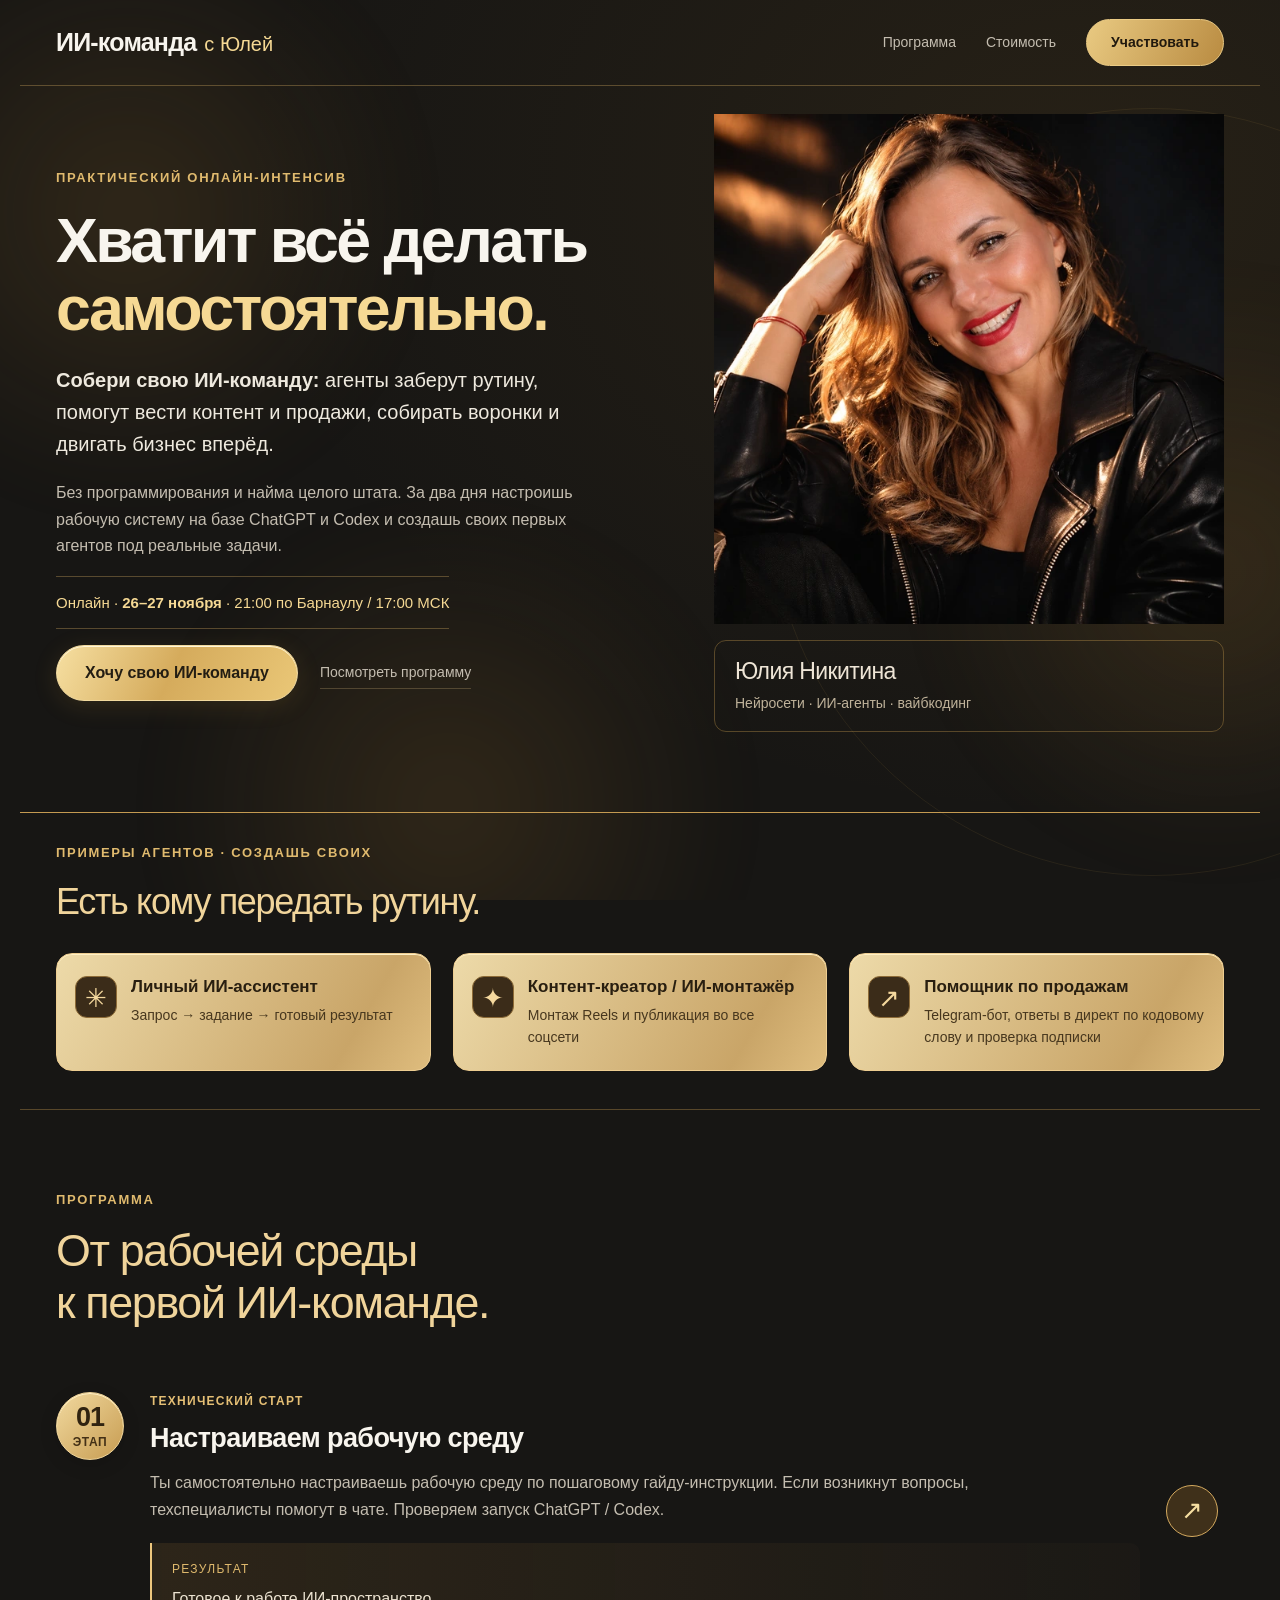
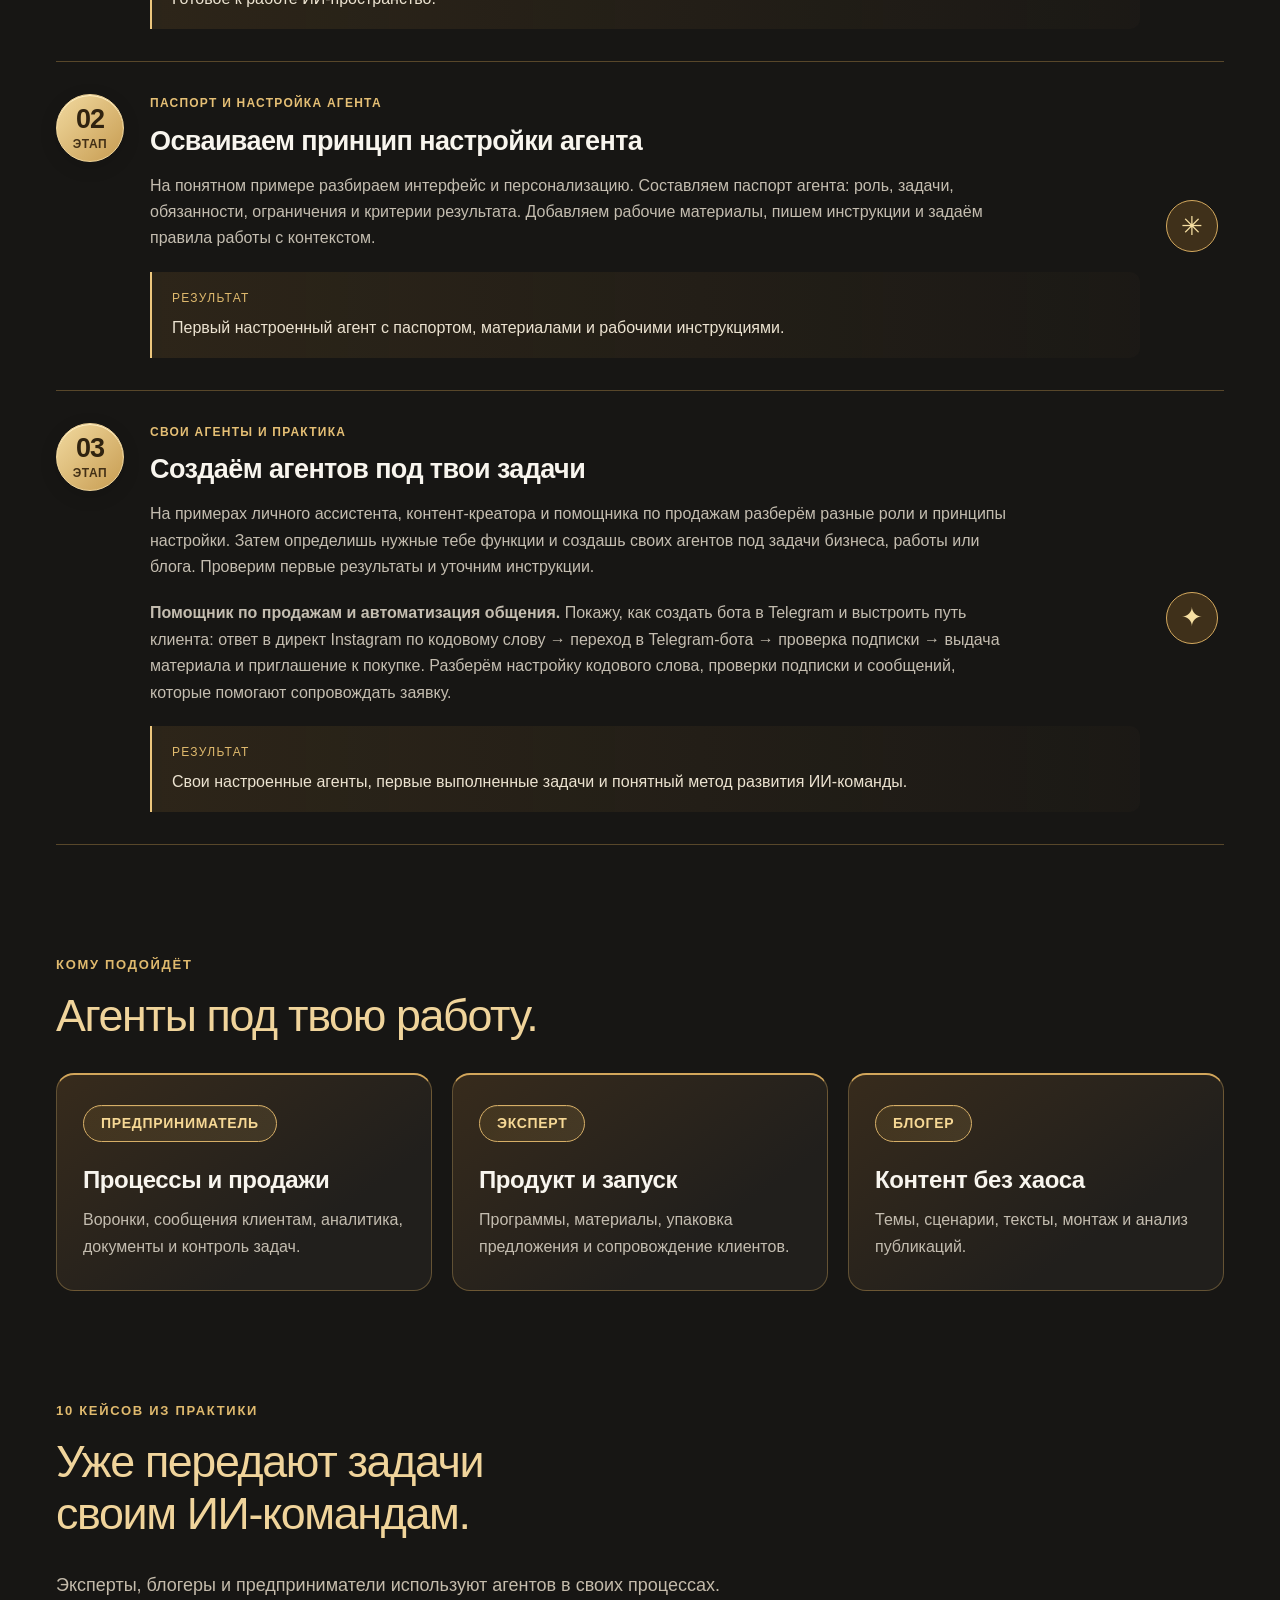
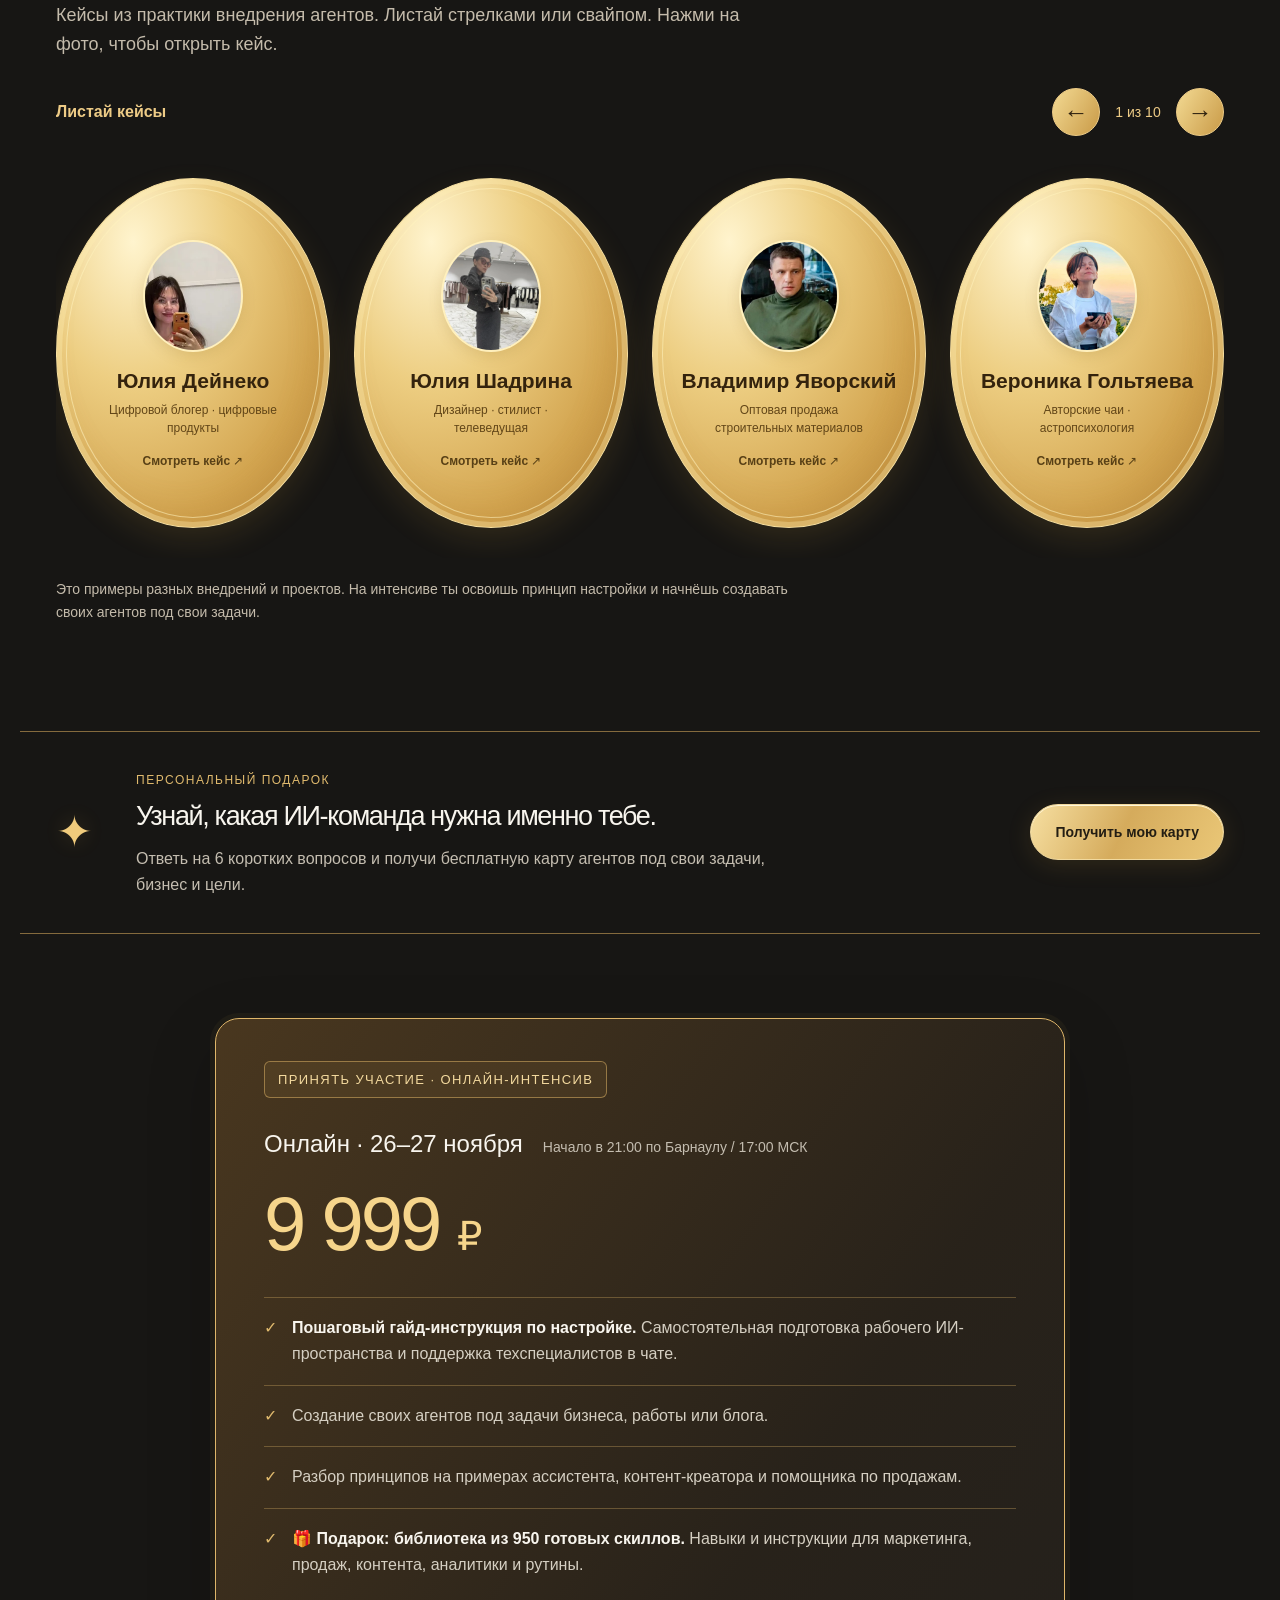
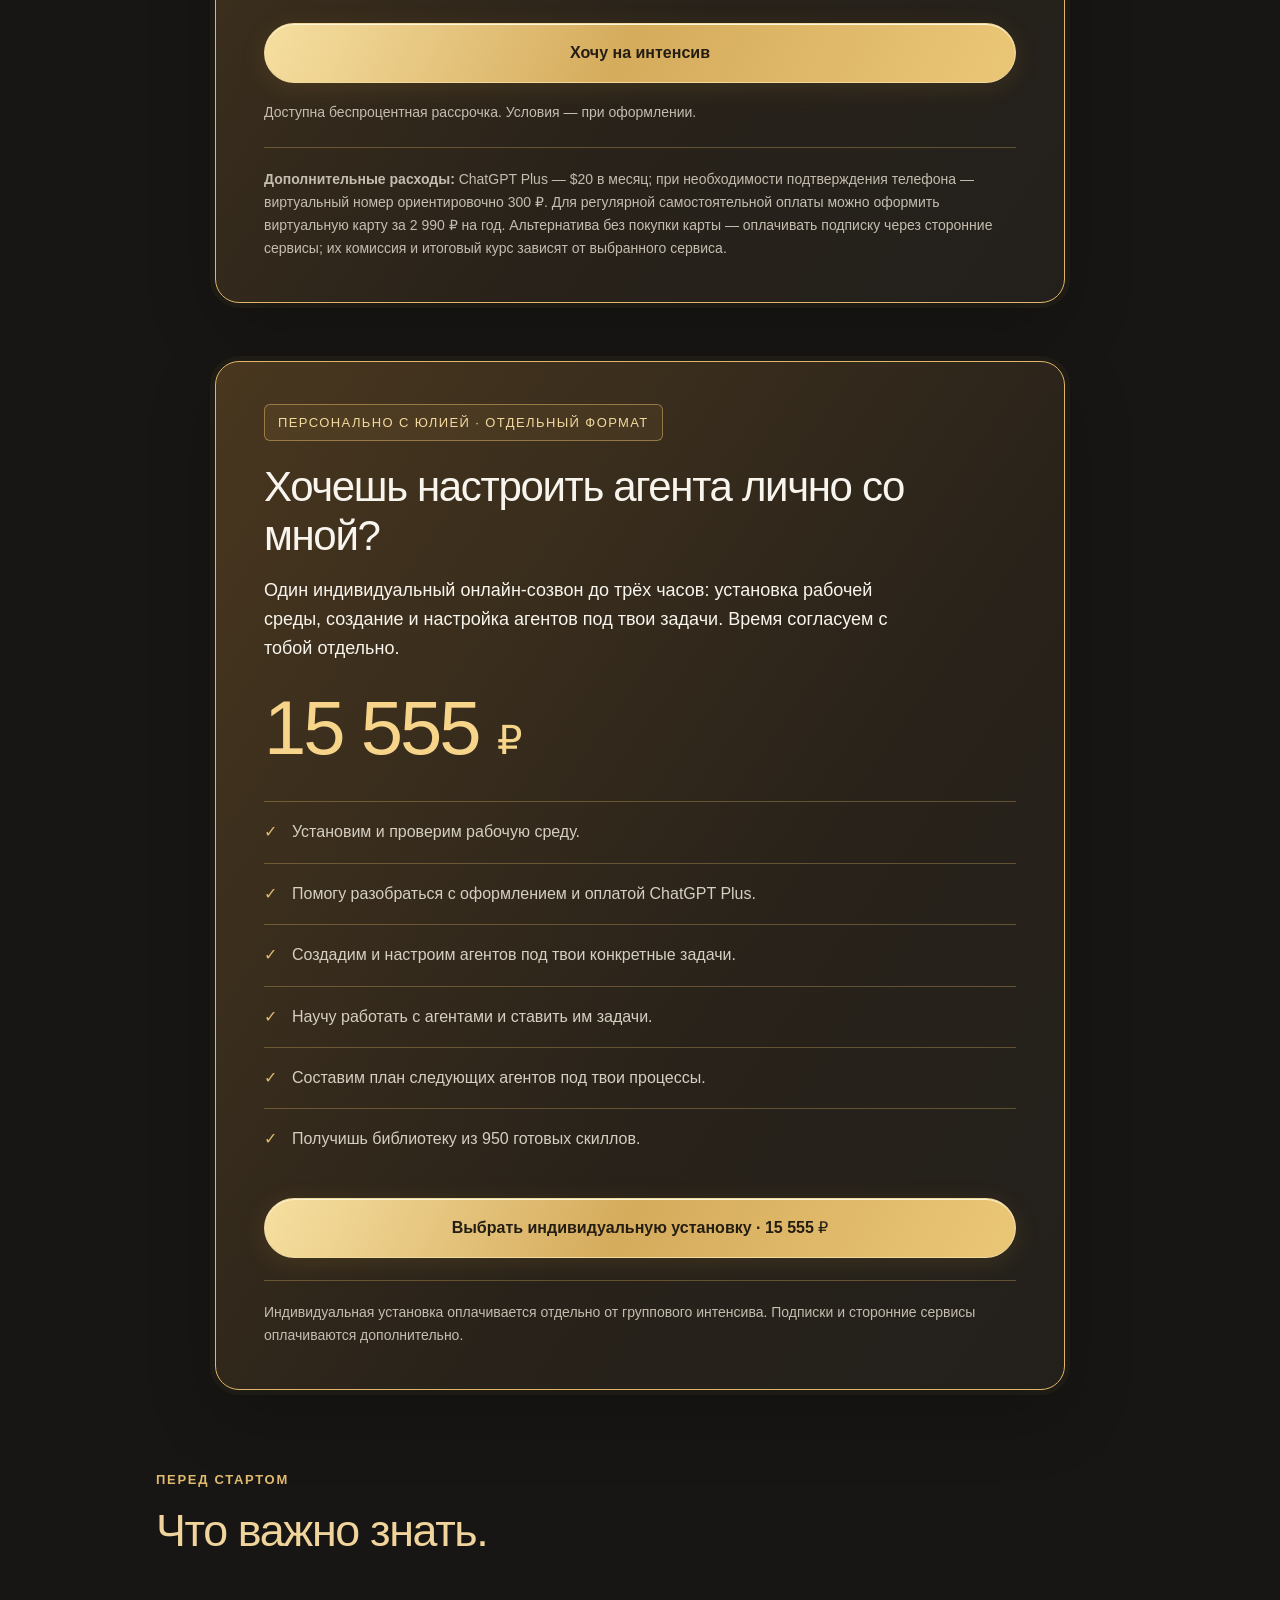
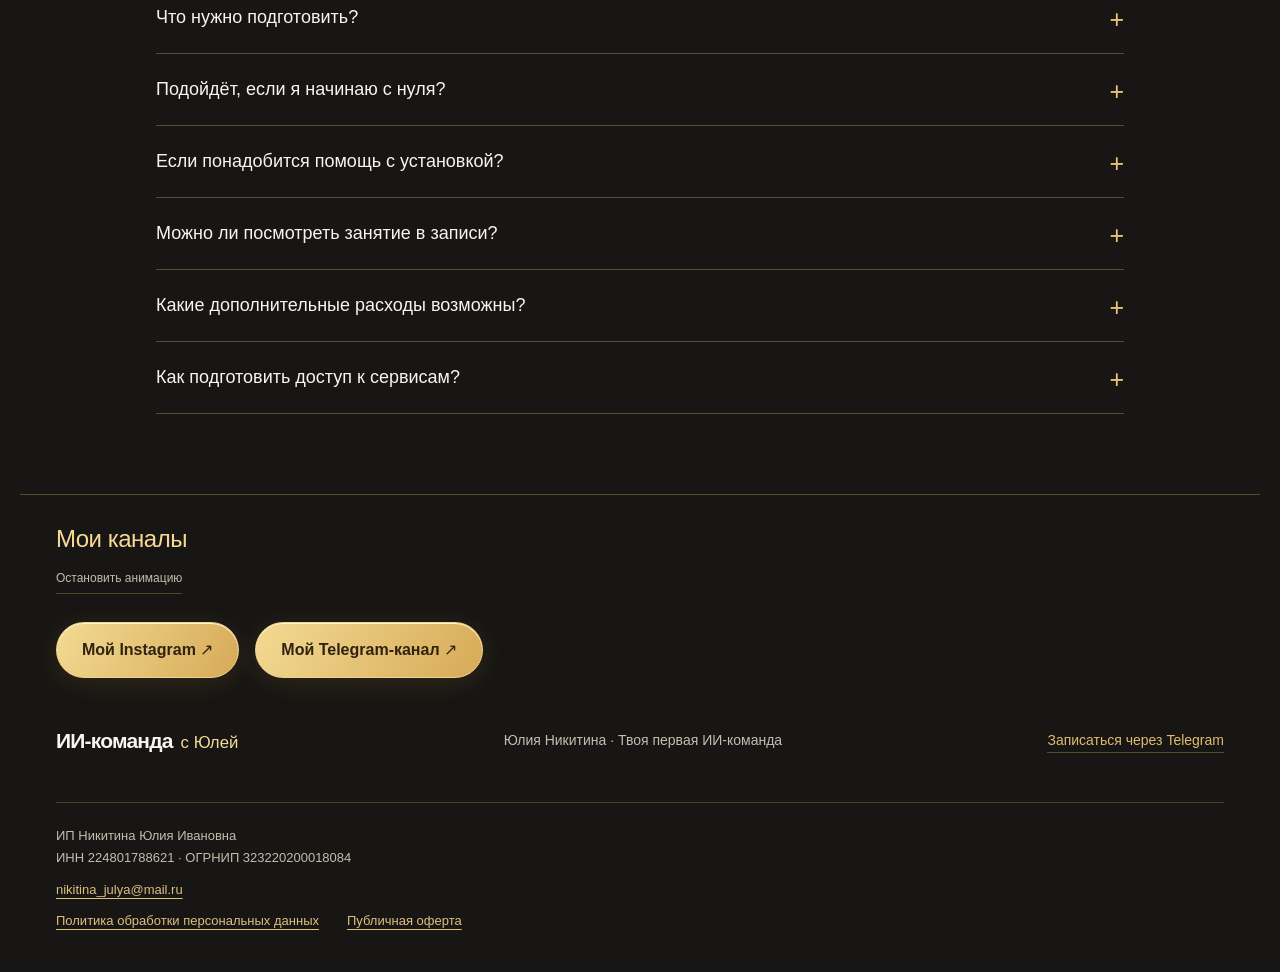
==== commit 0b548760: "Make author caption restrained with a thin gold outline" ====
--- a/index.html
+++ b/index.html
@@ -18,7 +18,7 @@
 <meta name="theme-color" content="#171614">
 <link rel="preload" as="image" href="assets/yulia-black-gold-1254.webp" imagesrcset="assets/yulia-black-gold-640.webp 640w, assets/yulia-black-gold-960.webp 960w, assets/yulia-black-gold-1254.webp 1254w" imagesizes="(max-width: 820px) calc(100vw - 40px), 540px">
 <link rel="stylesheet" href="intensive-gold.css?v=20261125-cases-motion">
-<link rel="stylesheet" href="cases-motion.css?v=3-gold-ovals">
+<link rel="stylesheet" href="cases-motion.css?v=4-subtle-author">
 </head>
 <body>
 <div class="ambient-motion" aria-hidden="true"><i></i><i></i><i></i><b></b></div>
@@ -33,7 +33,7 @@
 <p class="hero-duration"><span>Онлайн · <strong>26–27 ноября</strong> · 21:00 по Барнаулу / 17:00 МСК</span></p>
 <div class="hero-actions"><a class="button" href="https://t.me/ai_komanda_intensive_bot?start=landing_hero" target="_blank" rel="noopener noreferrer">Хочу свою ИИ-команду</a><a class="text-link" href="#program">Посмотреть программу</a></div>
 </div>
-<figure class="hero-portrait"><picture><source type="image/webp" srcset="assets/yulia-black-gold-640.webp 640w, assets/yulia-black-gold-960.webp 960w, assets/yulia-black-gold-1254.webp 1254w" sizes="(max-width: 820px) calc(100vw - 40px), 540px"><img src="assets/yulia-black-gold-portrait.jpg" alt="Юлия Никитина в чёрной кожаной куртке, портрет с тёплым золотым светом" width="1254" height="1254" fetchpriority="high" decoding="async"></picture><figcaption><strong>Юлия Никитина</strong><p class="speaker-description">Эксперт по нейросетям,<br>ИИ-агентам и вайбкодингу</p><span class="speaker-proof">Автор роликов на миллионы просмотров</span></figcaption></figure>
+<figure class="hero-portrait"><picture><source type="image/webp" srcset="assets/yulia-black-gold-640.webp 640w, assets/yulia-black-gold-960.webp 960w, assets/yulia-black-gold-1254.webp 1254w" sizes="(max-width: 820px) calc(100vw - 40px), 540px"><img src="assets/yulia-black-gold-portrait.jpg" alt="Юлия Никитина в чёрной кожаной куртке, портрет с тёплым золотым светом" width="1254" height="1254" fetchpriority="high" decoding="async"></picture><figcaption><strong>Юлия Никитина</strong><p class="speaker-description">Нейросети · ИИ-агенты · вайбкодинг</p></figcaption></figure>
 </section>
 <section class="wrap workspace" aria-label="Примеры ролей ИИ-команды">
 <div class="workspace-inner">
--- a/cases-motion.css
+++ b/cases-motion.css
@@ -16,7 +16,7 @@
 .case-wordmark{color:#5a3c0e;font-size:11px;letter-spacing:.3px}
 .case-avatar img[src*="elena-tokareva"]{object-fit:cover;object-position:58% 20%}.case-avatar img[src*="yana-galskikh"]{object-fit:cover;object-position:22% 30%}
 .case-dialog{background:linear-gradient(135deg,#fff3d2,#e5c784);color:#392b15;border-color:#efd899;box-shadow:0 30px 100px #0005}.case-dialog h3{color:#392b15}.case-dialog .case-role,.case-dialog .case-label,.case-dialog .case-result,.case-dialog .dialog-counter,.case-dialog-toolbar span,.case-dialog-close{color:#694713}.case-dialog .case-content ul{color:#45351e}.case-dialog-toolbar,.case-dialog .case-result{border-color:#aa843e55}.case-dialog-close{border-color:#aa843e77}
-.hero-portrait figcaption{position:relative;margin-top:18px!important;margin-bottom:32px;padding:24px 28px!important;border:1px solid #c99b4c;border-radius:18px;background:linear-gradient(120deg,#ffe9ac,#dfbd71);color:#392810;box-shadow:0 10px 30px #b9872420;text-align:left}
-.hero-portrait figcaption strong{display:block;color:#392810!important}.hero-portrait figcaption .speaker-description{color:#5c421b!important;margin:10px 0!important}.hero-portrait figcaption .speaker-proof{display:block;color:#6a4d23!important;border-top:1px solid #a37b3855;padding-top:12px;margin-top:12px}
+.hero-portrait figcaption{position:relative;margin-top:16px!important;margin-bottom:24px;padding:17px 20px!important;border:1px solid #b9914a66;border-radius:12px;background:transparent;color:#eee5d6;box-shadow:none;text-align:left}
+.hero-portrait figcaption strong{display:block;font-size:23px!important;color:#eee5d6!important}.hero-portrait figcaption .speaker-description{font-size:14px;line-height:1.5;color:#bfb29a!important;margin:7px 0 0!important}
 @media(max-width:1000px){.cases-track{grid-auto-columns:calc((100% - 48px)/3)}}
-@media(max-width:700px){.cases-track{grid-auto-columns:78%;gap:24px}.case-open{min-height:360px;padding:40px 32px 34px}.cases-track .case-avatar{width:108px;height:122px}.case-card h3{font-size:23px}.cases-track .case-role{font-size:13px}.case-open-label{font-size:13px}.case-dialog .case-avatar{width:78px;height:88px;border-radius:50%}.hero-portrait figcaption{padding:22px!important;margin-bottom:26px}}
+@media(max-width:700px){.cases-track{grid-auto-columns:78%;gap:24px}.case-open{min-height:360px;padding:40px 32px 34px}.cases-track .case-avatar{width:108px;height:122px}.case-card h3{font-size:23px}.cases-track .case-role{font-size:13px}.case-open-label{font-size:13px}.case-dialog .case-avatar{width:78px;height:88px;border-radius:50%}.hero-portrait figcaption{padding:16px 18px!important;margin-bottom:24px}}
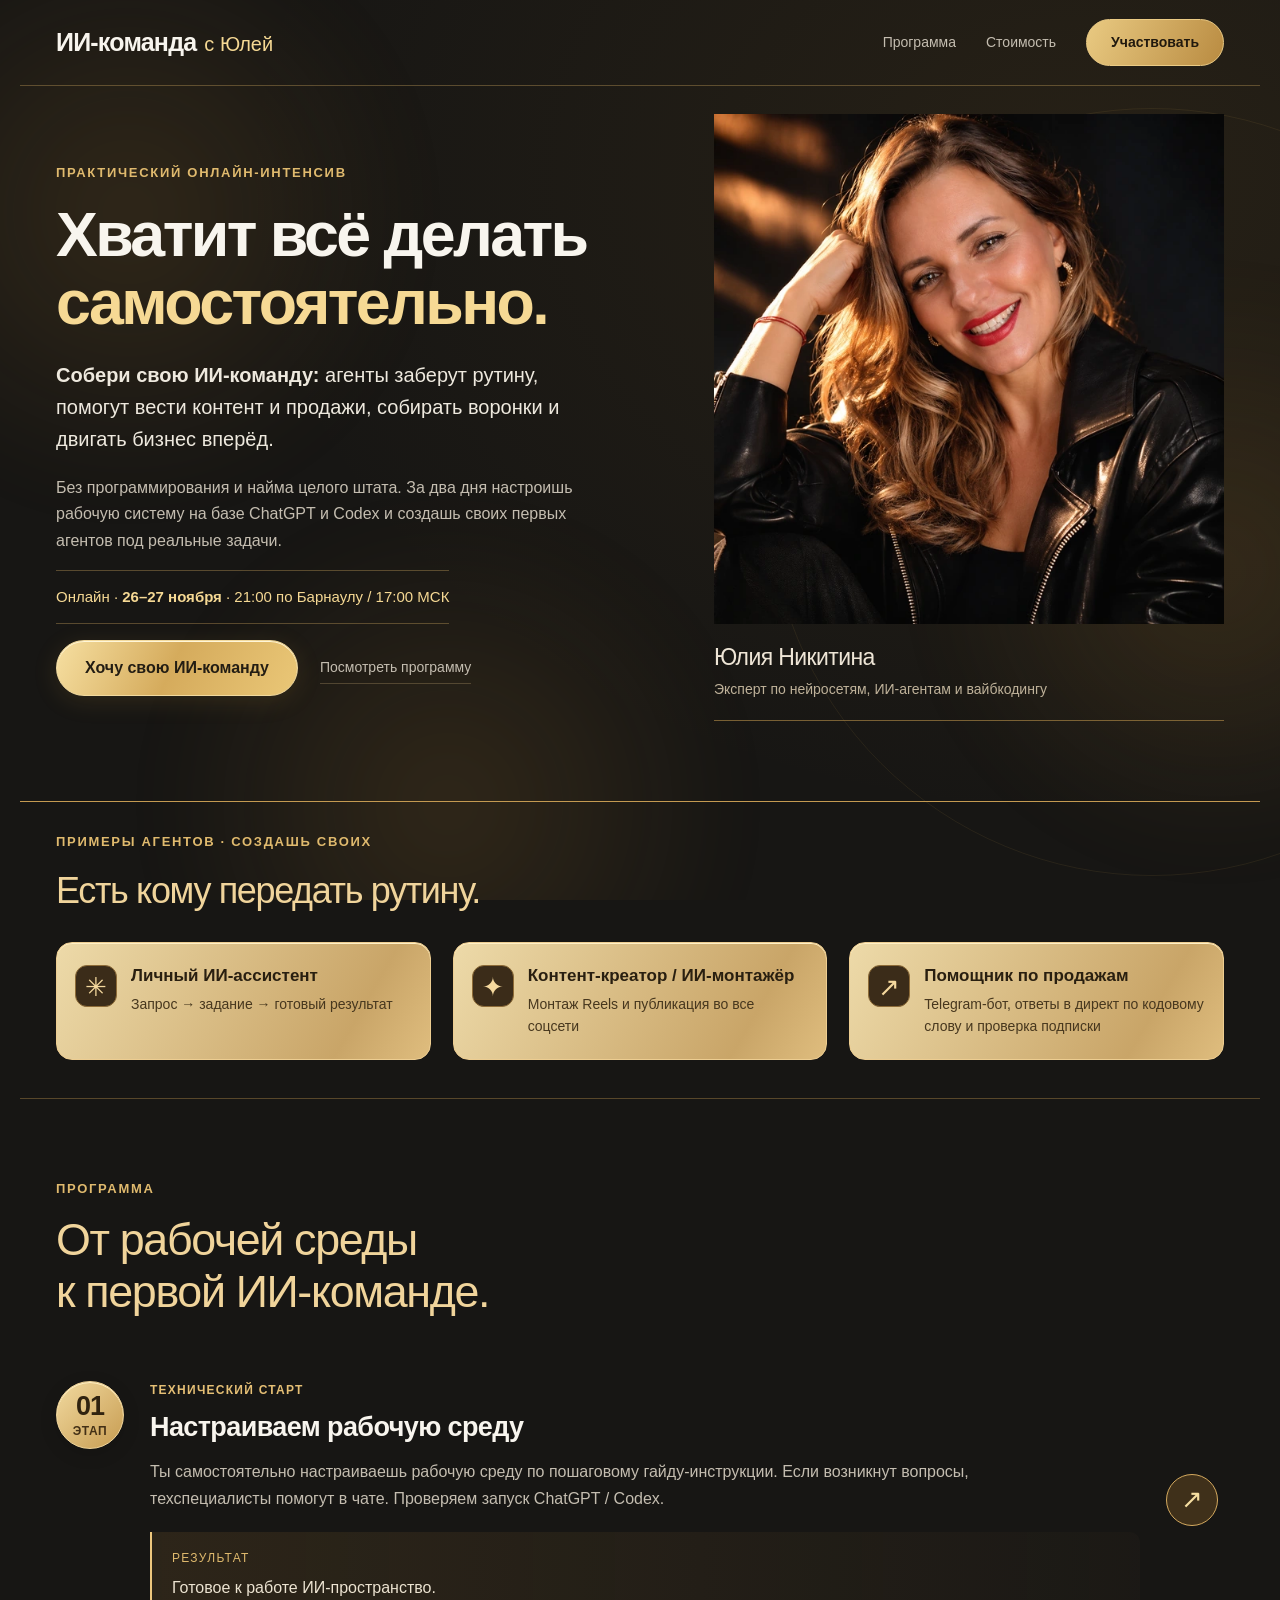
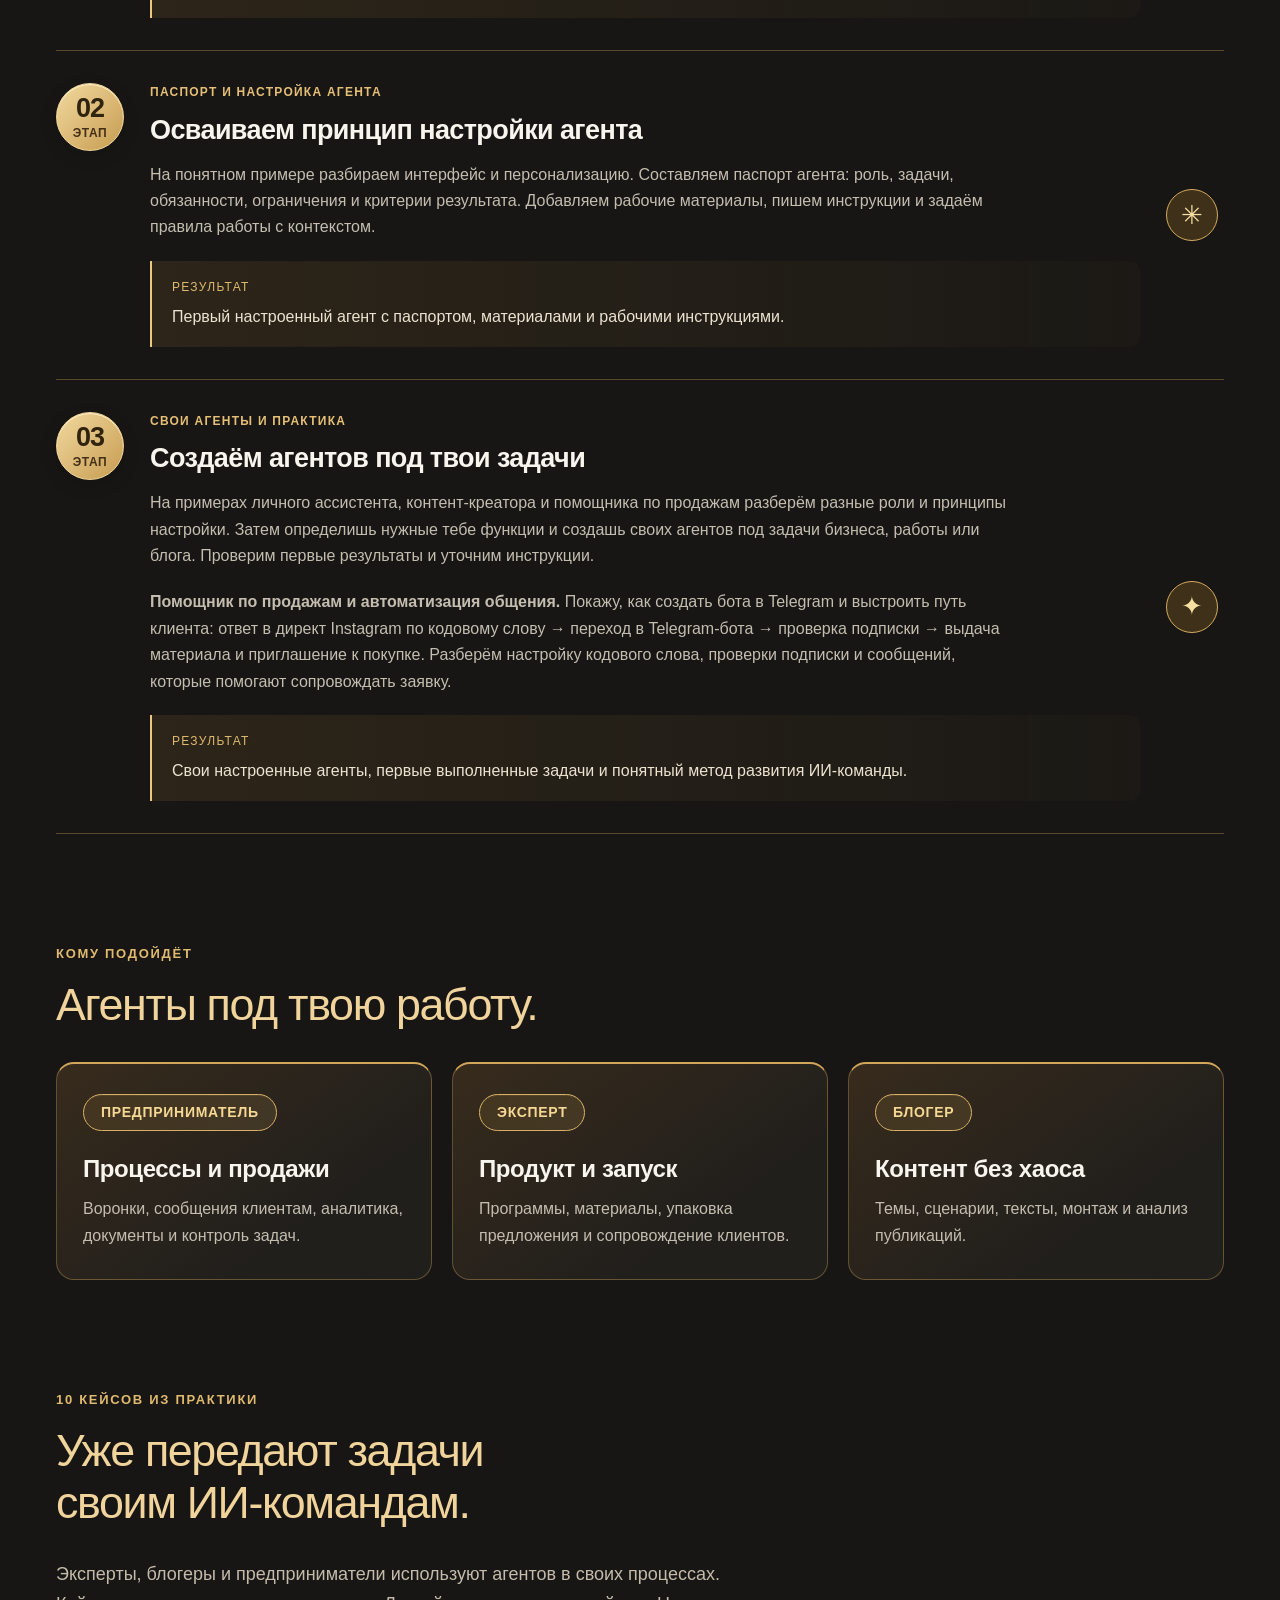
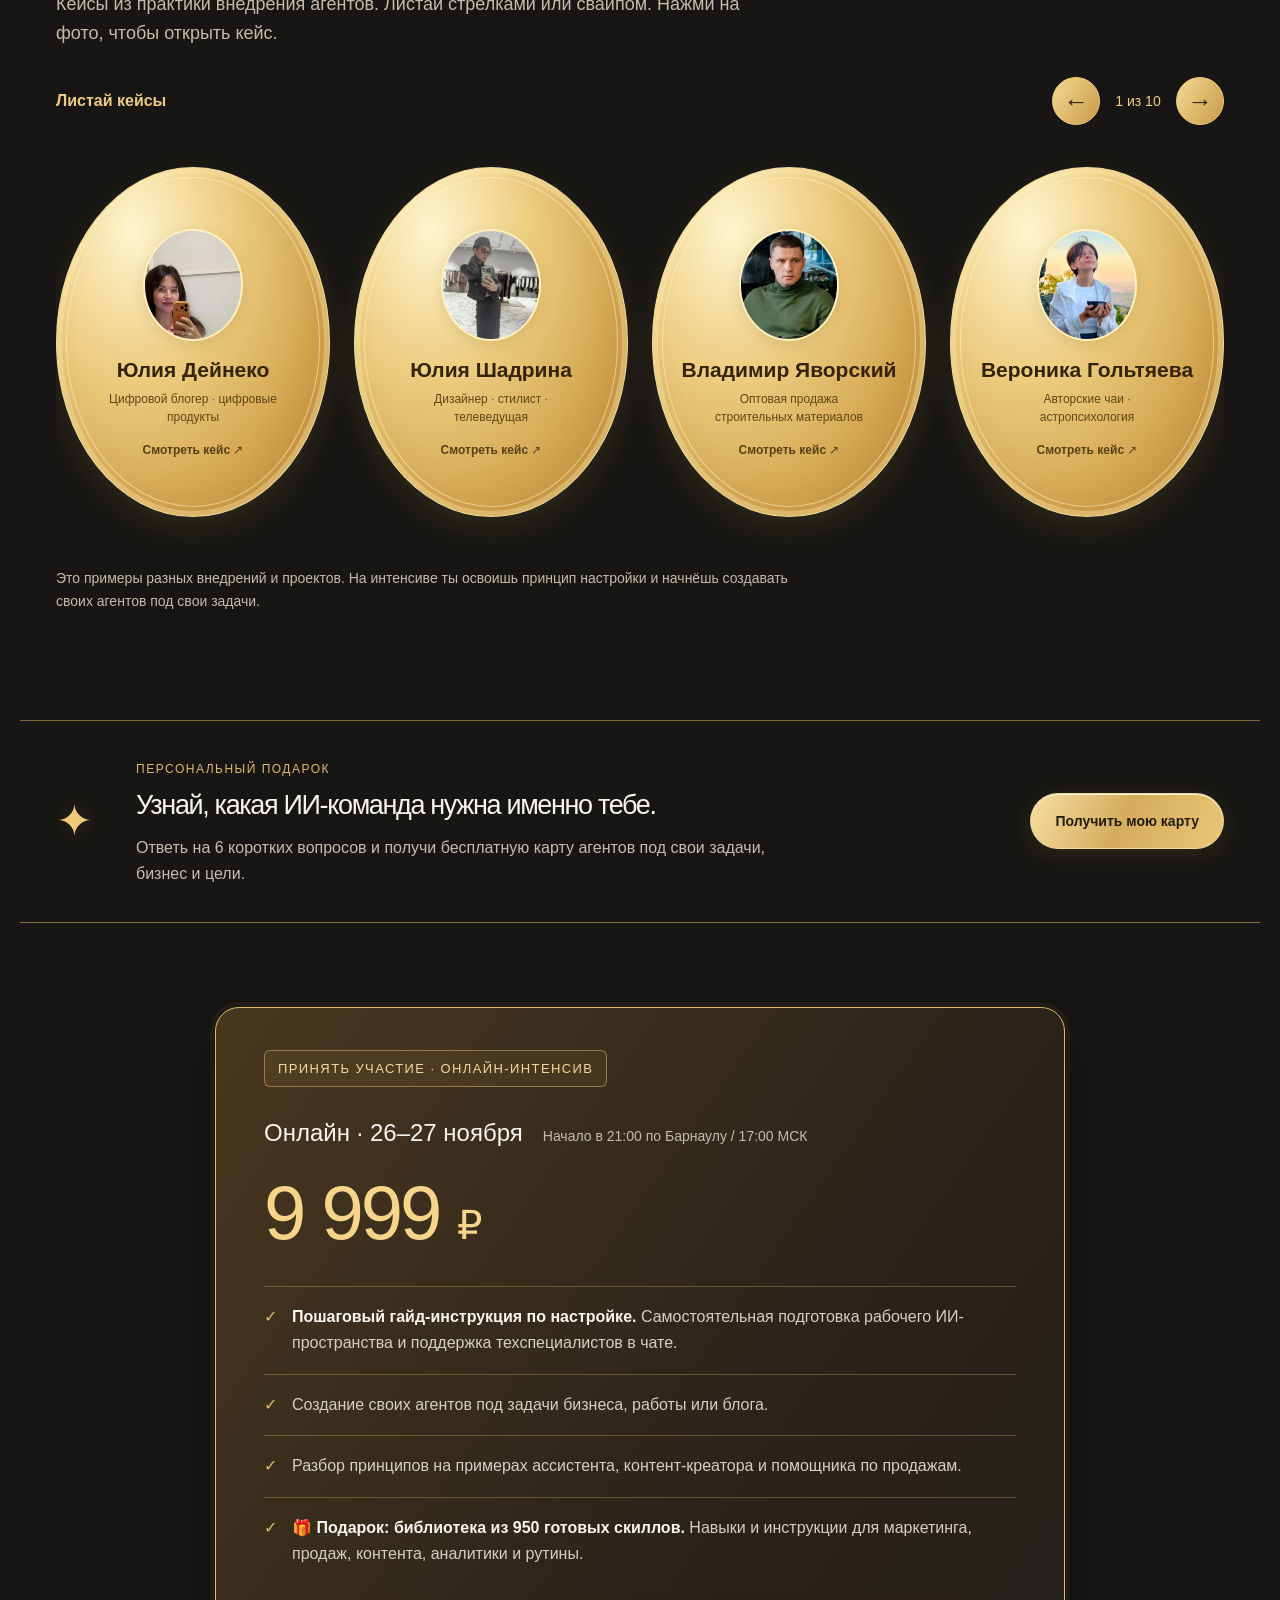
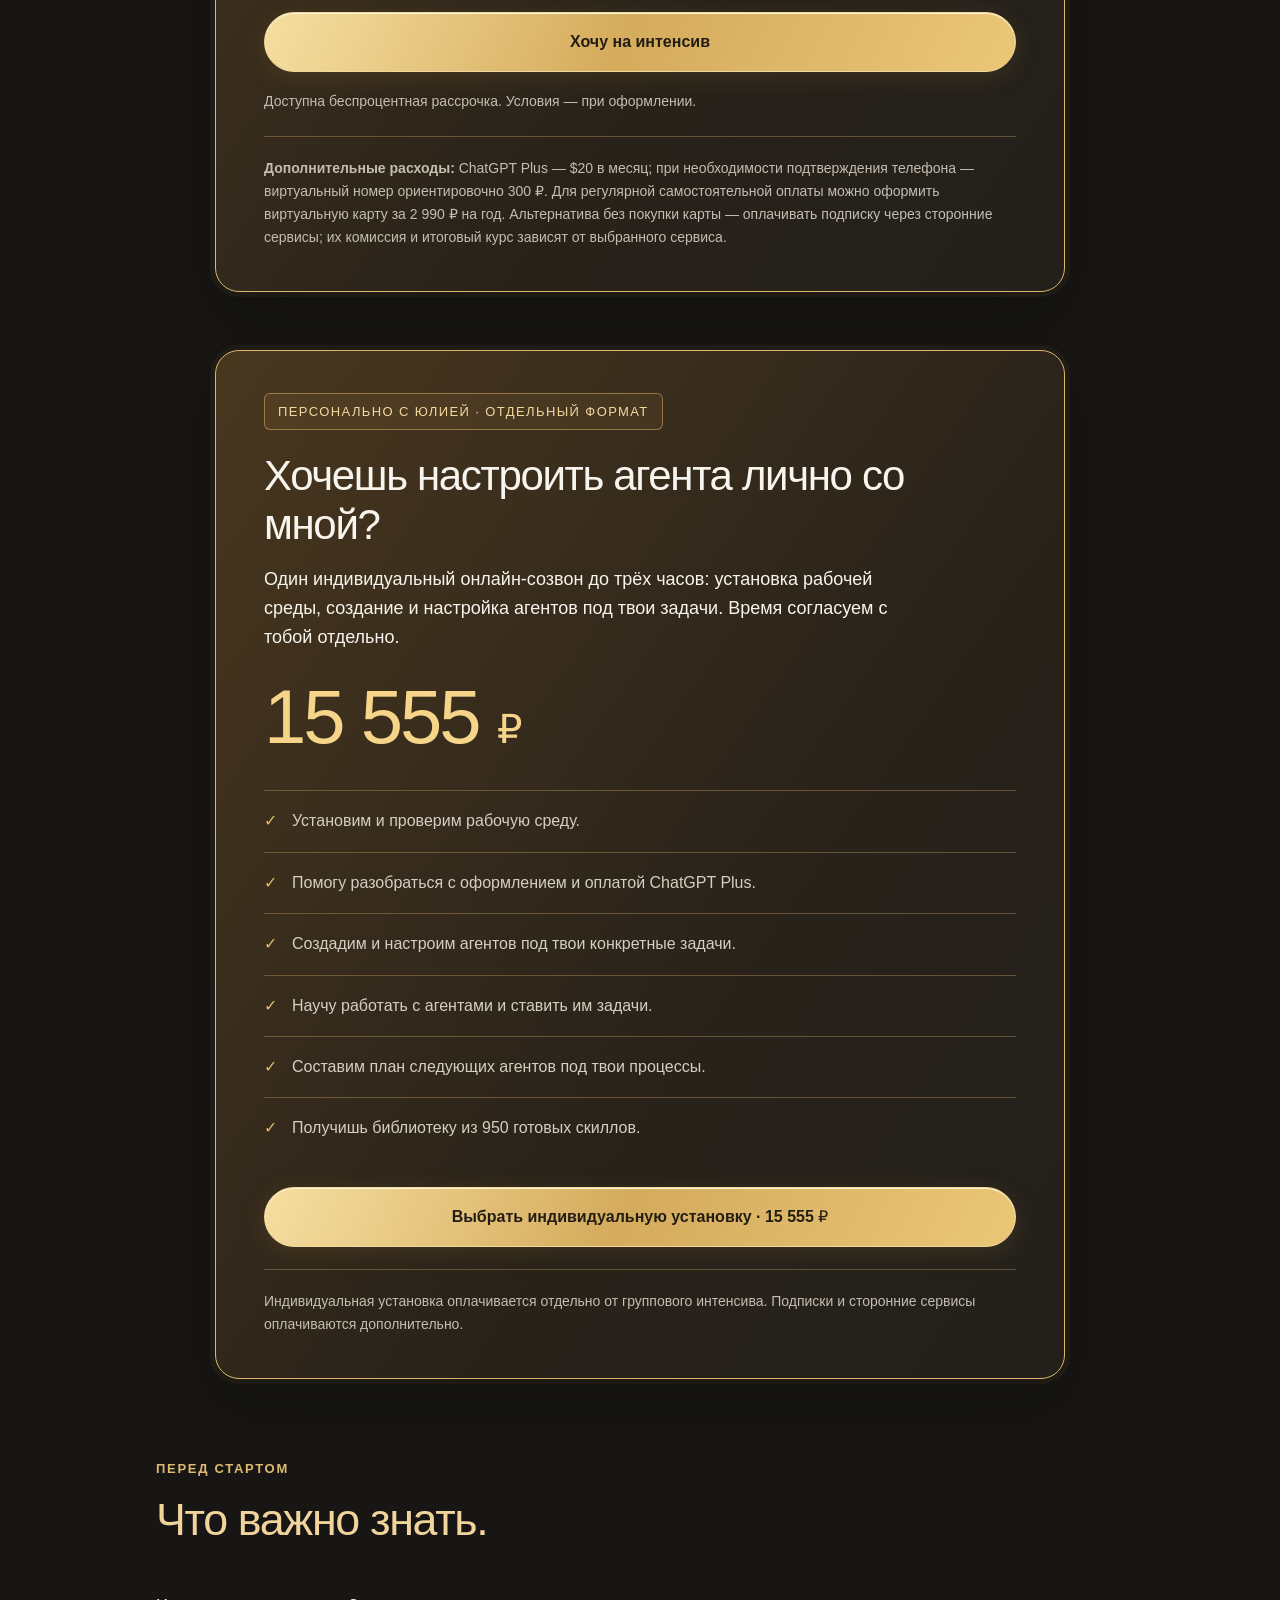
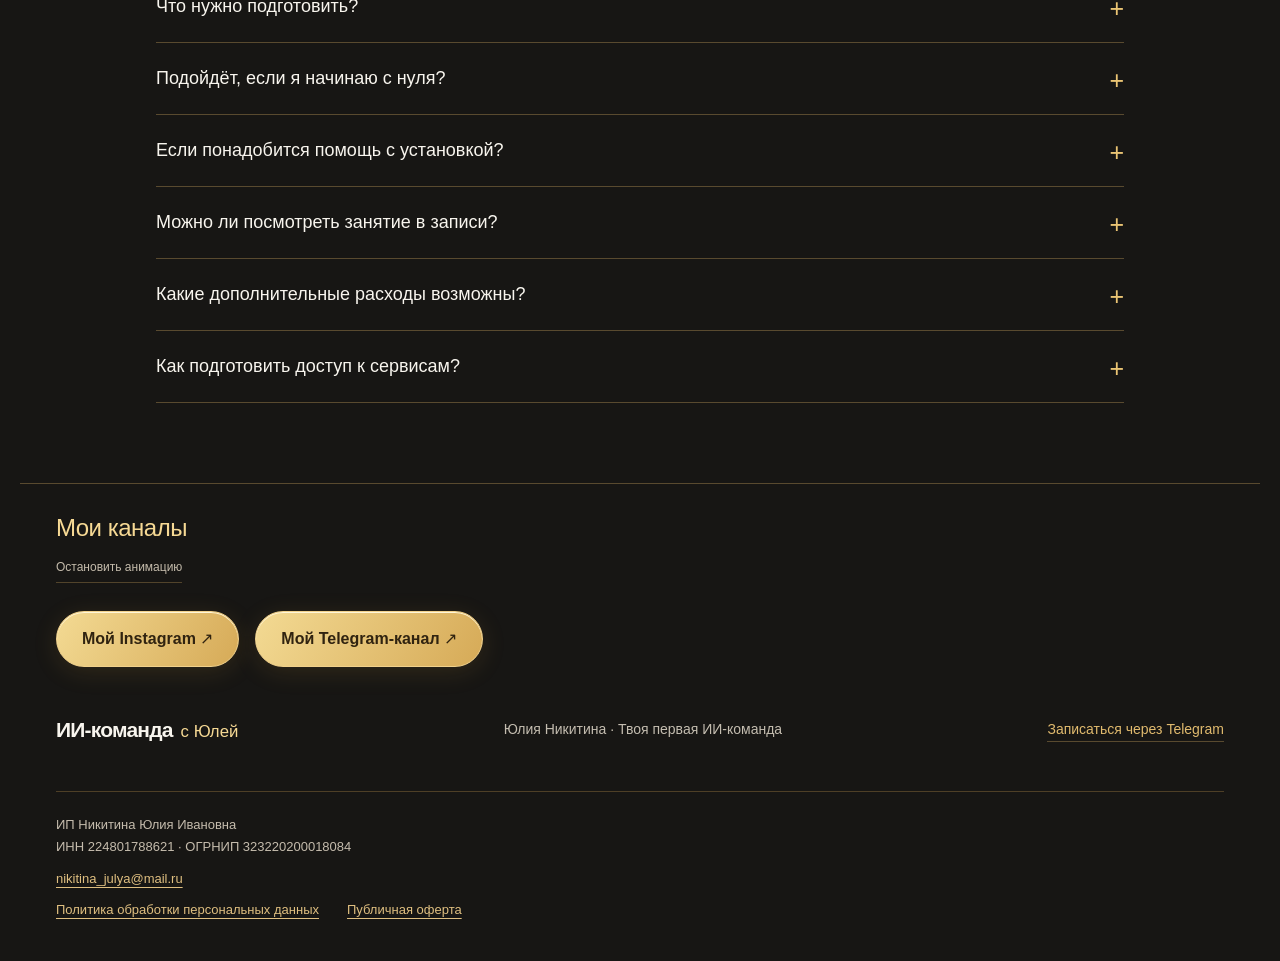
==== commit 0c719afe: "Use a simple gold underline beneath author credentials" ====
--- a/index.html
+++ b/index.html
@@ -18,7 +18,7 @@
 <meta name="theme-color" content="#171614">
 <link rel="preload" as="image" href="assets/yulia-black-gold-1254.webp" imagesrcset="assets/yulia-black-gold-640.webp 640w, assets/yulia-black-gold-960.webp 960w, assets/yulia-black-gold-1254.webp 1254w" imagesizes="(max-width: 820px) calc(100vw - 40px), 540px">
 <link rel="stylesheet" href="intensive-gold.css?v=20261125-cases-motion">
-<link rel="stylesheet" href="cases-motion.css?v=4-subtle-author">
+<link rel="stylesheet" href="cases-motion.css?v=5-author-line">
 </head>
 <body>
 <div class="ambient-motion" aria-hidden="true"><i></i><i></i><i></i><b></b></div>
@@ -33,7 +33,7 @@
 <p class="hero-duration"><span>Онлайн · <strong>26–27 ноября</strong> · 21:00 по Барнаулу / 17:00 МСК</span></p>
 <div class="hero-actions"><a class="button" href="https://t.me/ai_komanda_intensive_bot?start=landing_hero" target="_blank" rel="noopener noreferrer">Хочу свою ИИ-команду</a><a class="text-link" href="#program">Посмотреть программу</a></div>
 </div>
-<figure class="hero-portrait"><picture><source type="image/webp" srcset="assets/yulia-black-gold-640.webp 640w, assets/yulia-black-gold-960.webp 960w, assets/yulia-black-gold-1254.webp 1254w" sizes="(max-width: 820px) calc(100vw - 40px), 540px"><img src="assets/yulia-black-gold-portrait.jpg" alt="Юлия Никитина в чёрной кожаной куртке, портрет с тёплым золотым светом" width="1254" height="1254" fetchpriority="high" decoding="async"></picture><figcaption><strong>Юлия Никитина</strong><p class="speaker-description">Нейросети · ИИ-агенты · вайбкодинг</p></figcaption></figure>
+<figure class="hero-portrait"><picture><source type="image/webp" srcset="assets/yulia-black-gold-640.webp 640w, assets/yulia-black-gold-960.webp 960w, assets/yulia-black-gold-1254.webp 1254w" sizes="(max-width: 820px) calc(100vw - 40px), 540px"><img src="assets/yulia-black-gold-portrait.jpg" alt="Юлия Никитина в чёрной кожаной куртке, портрет с тёплым золотым светом" width="1254" height="1254" fetchpriority="high" decoding="async"></picture><figcaption><strong>Юлия Никитина</strong><p class="speaker-description">Эксперт по нейросетям, ИИ-агентам и вайбкодингу</p></figcaption></figure>
 </section>
 <section class="wrap workspace" aria-label="Примеры ролей ИИ-команды">
 <div class="workspace-inner">
--- a/cases-motion.css
+++ b/cases-motion.css
@@ -16,7 +16,7 @@
 .case-wordmark{color:#5a3c0e;font-size:11px;letter-spacing:.3px}
 .case-avatar img[src*="elena-tokareva"]{object-fit:cover;object-position:58% 20%}.case-avatar img[src*="yana-galskikh"]{object-fit:cover;object-position:22% 30%}
 .case-dialog{background:linear-gradient(135deg,#fff3d2,#e5c784);color:#392b15;border-color:#efd899;box-shadow:0 30px 100px #0005}.case-dialog h3{color:#392b15}.case-dialog .case-role,.case-dialog .case-label,.case-dialog .case-result,.case-dialog .dialog-counter,.case-dialog-toolbar span,.case-dialog-close{color:#694713}.case-dialog .case-content ul{color:#45351e}.case-dialog-toolbar,.case-dialog .case-result{border-color:#aa843e55}.case-dialog-close{border-color:#aa843e77}
-.hero-portrait figcaption{position:relative;margin-top:16px!important;margin-bottom:24px;padding:17px 20px!important;border:1px solid #b9914a66;border-radius:12px;background:transparent;color:#eee5d6;box-shadow:none;text-align:left}
+.hero-portrait figcaption{position:relative;margin-top:16px!important;margin-bottom:24px;padding:4px 0 20px!important;border:0;border-bottom:1px solid #b9914a99;border-radius:0;background:transparent;color:#eee5d6;box-shadow:none;text-align:left}
 .hero-portrait figcaption strong{display:block;font-size:23px!important;color:#eee5d6!important}.hero-portrait figcaption .speaker-description{font-size:14px;line-height:1.5;color:#bfb29a!important;margin:7px 0 0!important}
 @media(max-width:1000px){.cases-track{grid-auto-columns:calc((100% - 48px)/3)}}
-@media(max-width:700px){.cases-track{grid-auto-columns:78%;gap:24px}.case-open{min-height:360px;padding:40px 32px 34px}.cases-track .case-avatar{width:108px;height:122px}.case-card h3{font-size:23px}.cases-track .case-role{font-size:13px}.case-open-label{font-size:13px}.case-dialog .case-avatar{width:78px;height:88px;border-radius:50%}.hero-portrait figcaption{padding:16px 18px!important;margin-bottom:24px}}
+@media(max-width:700px){.cases-track{grid-auto-columns:78%;gap:24px}.case-open{min-height:360px;padding:40px 32px 34px}.cases-track .case-avatar{width:108px;height:122px}.case-card h3{font-size:23px}.cases-track .case-role{font-size:13px}.case-open-label{font-size:13px}.case-dialog .case-avatar{width:78px;height:88px;border-radius:50%}.hero-portrait figcaption{padding:4px 0 18px!important;margin-bottom:24px}}
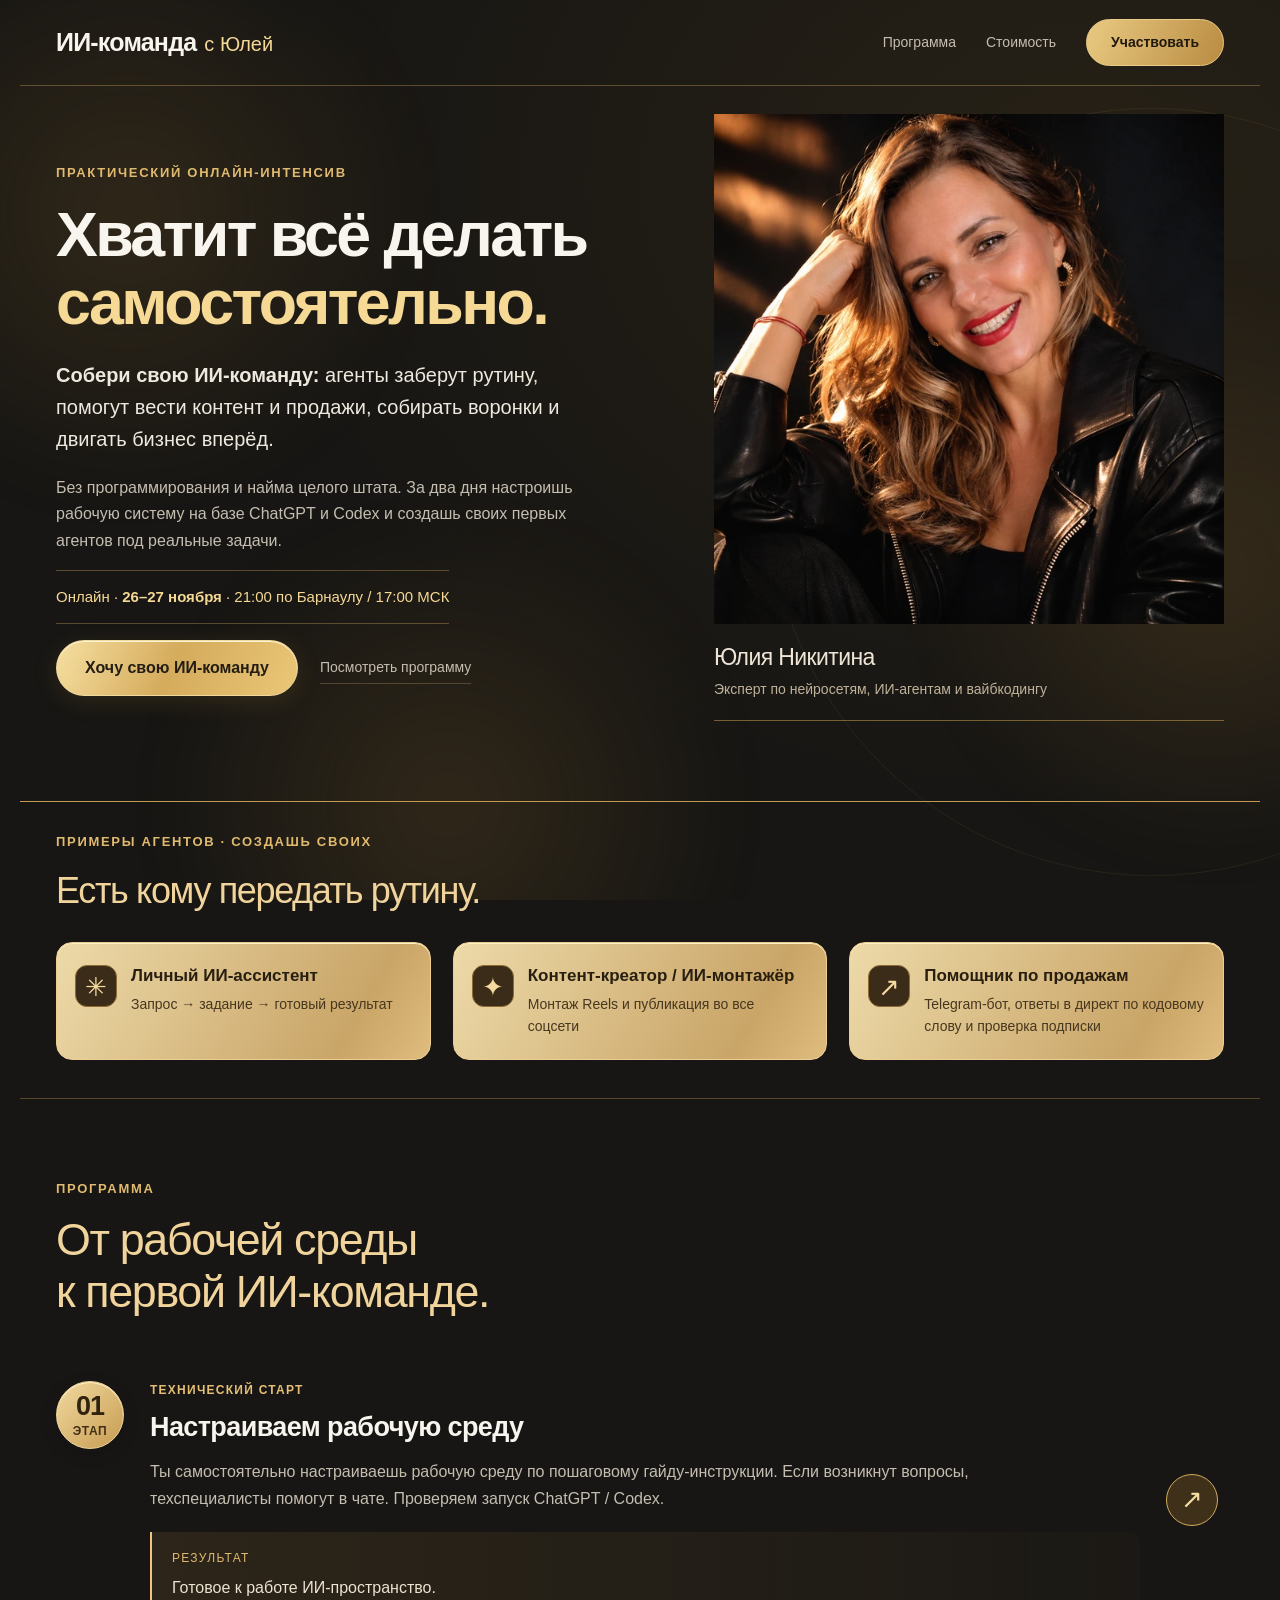
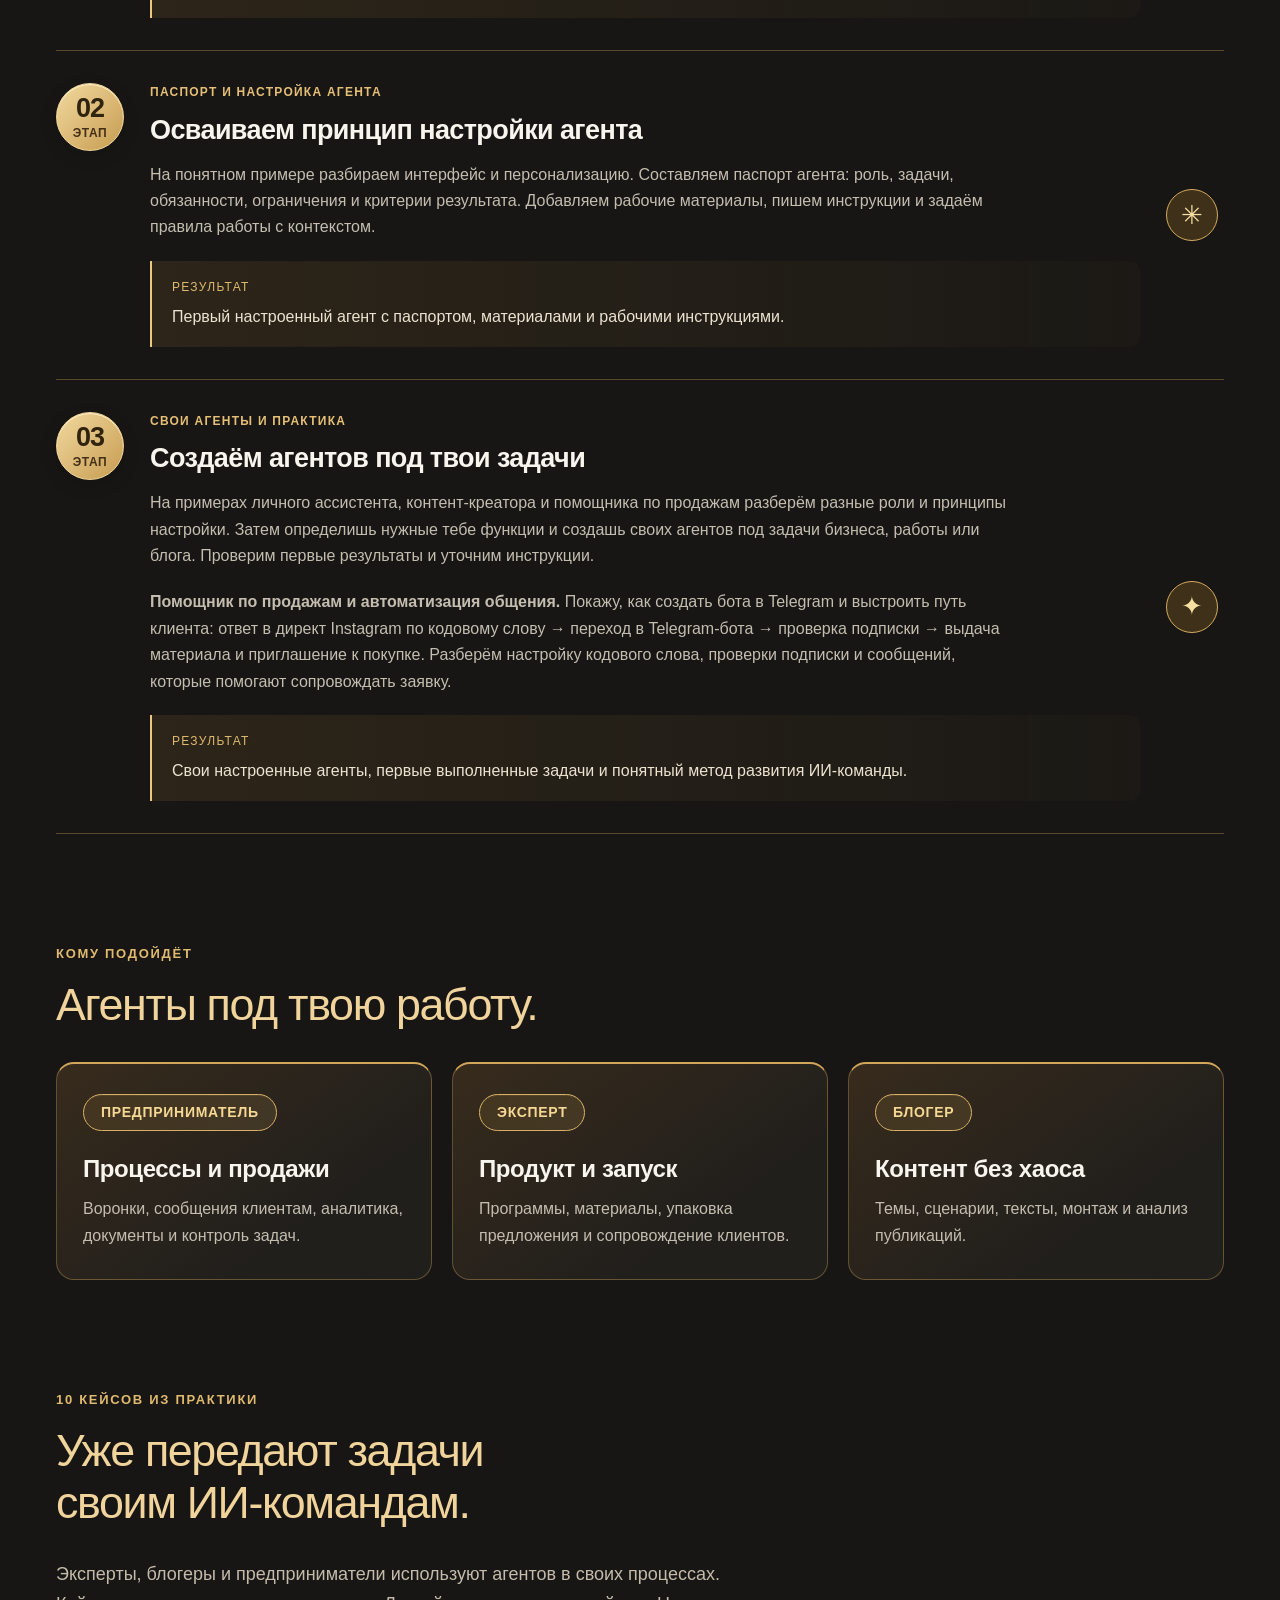
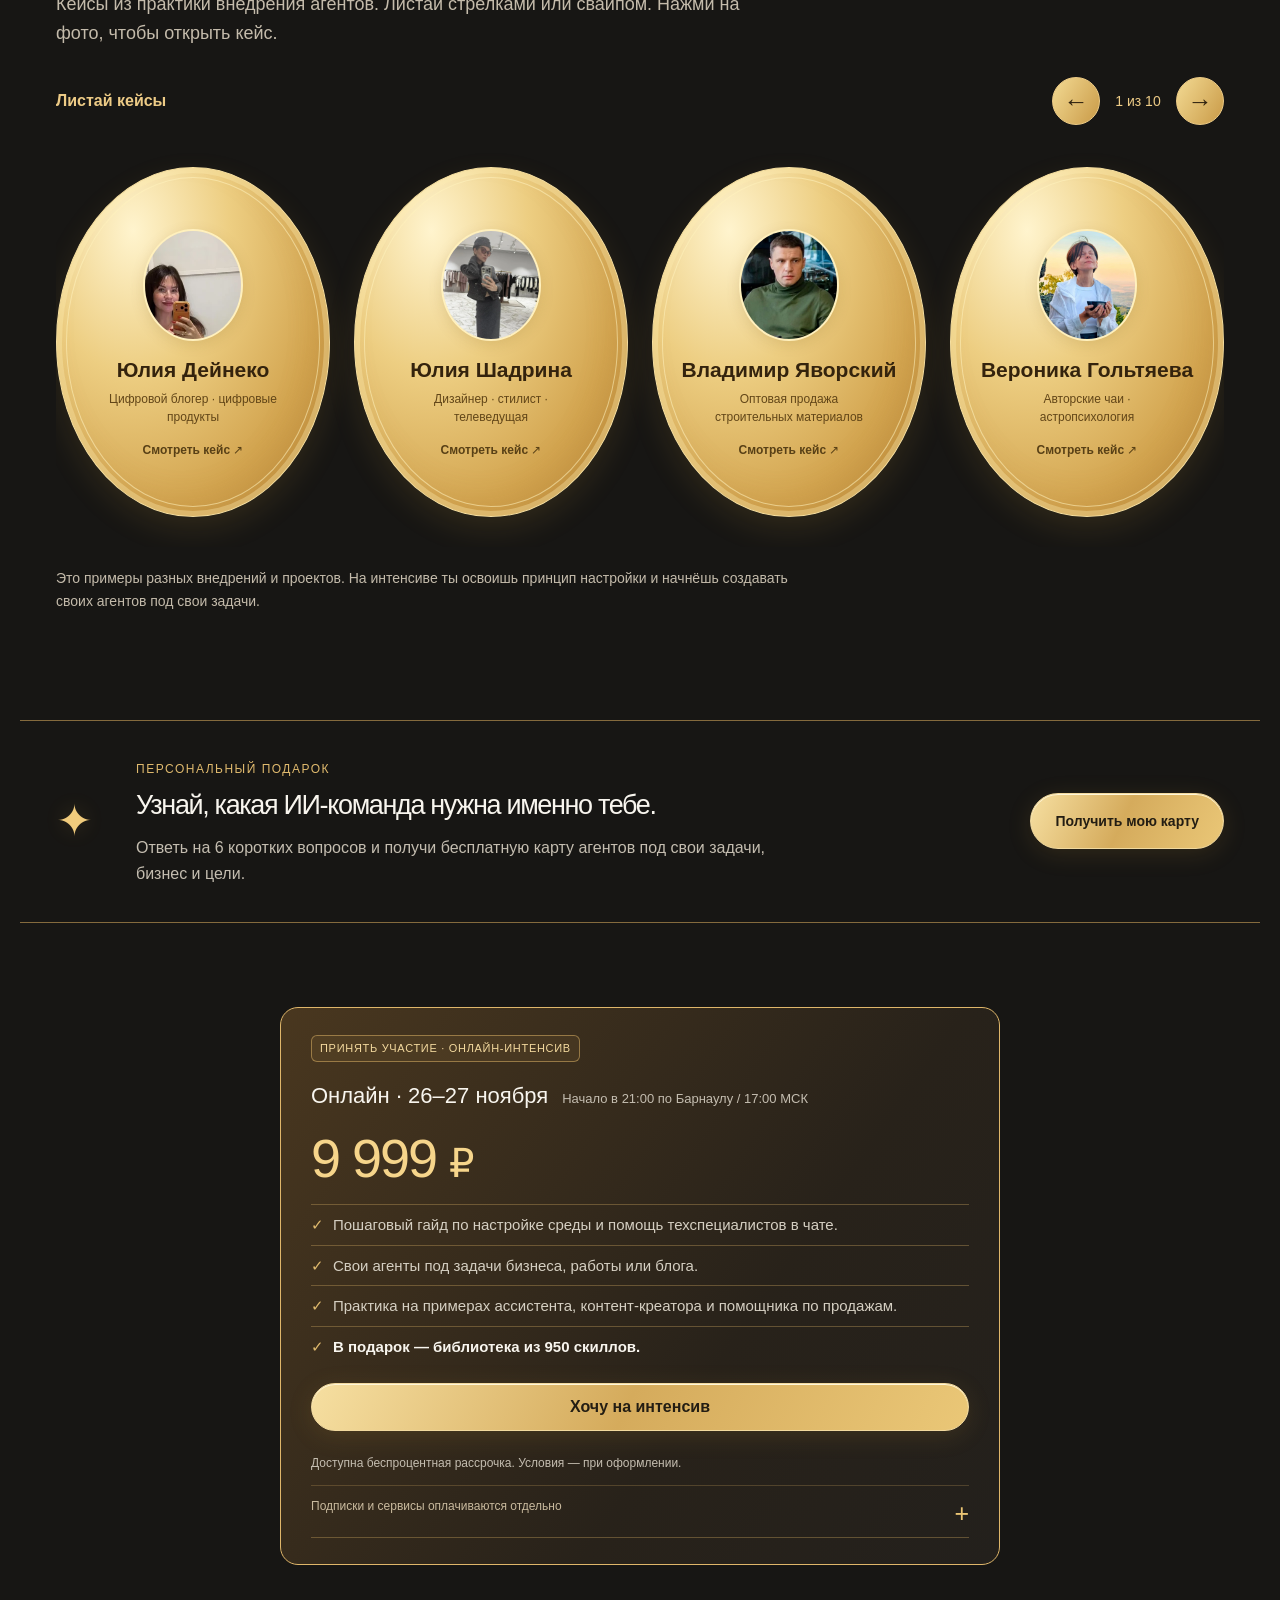
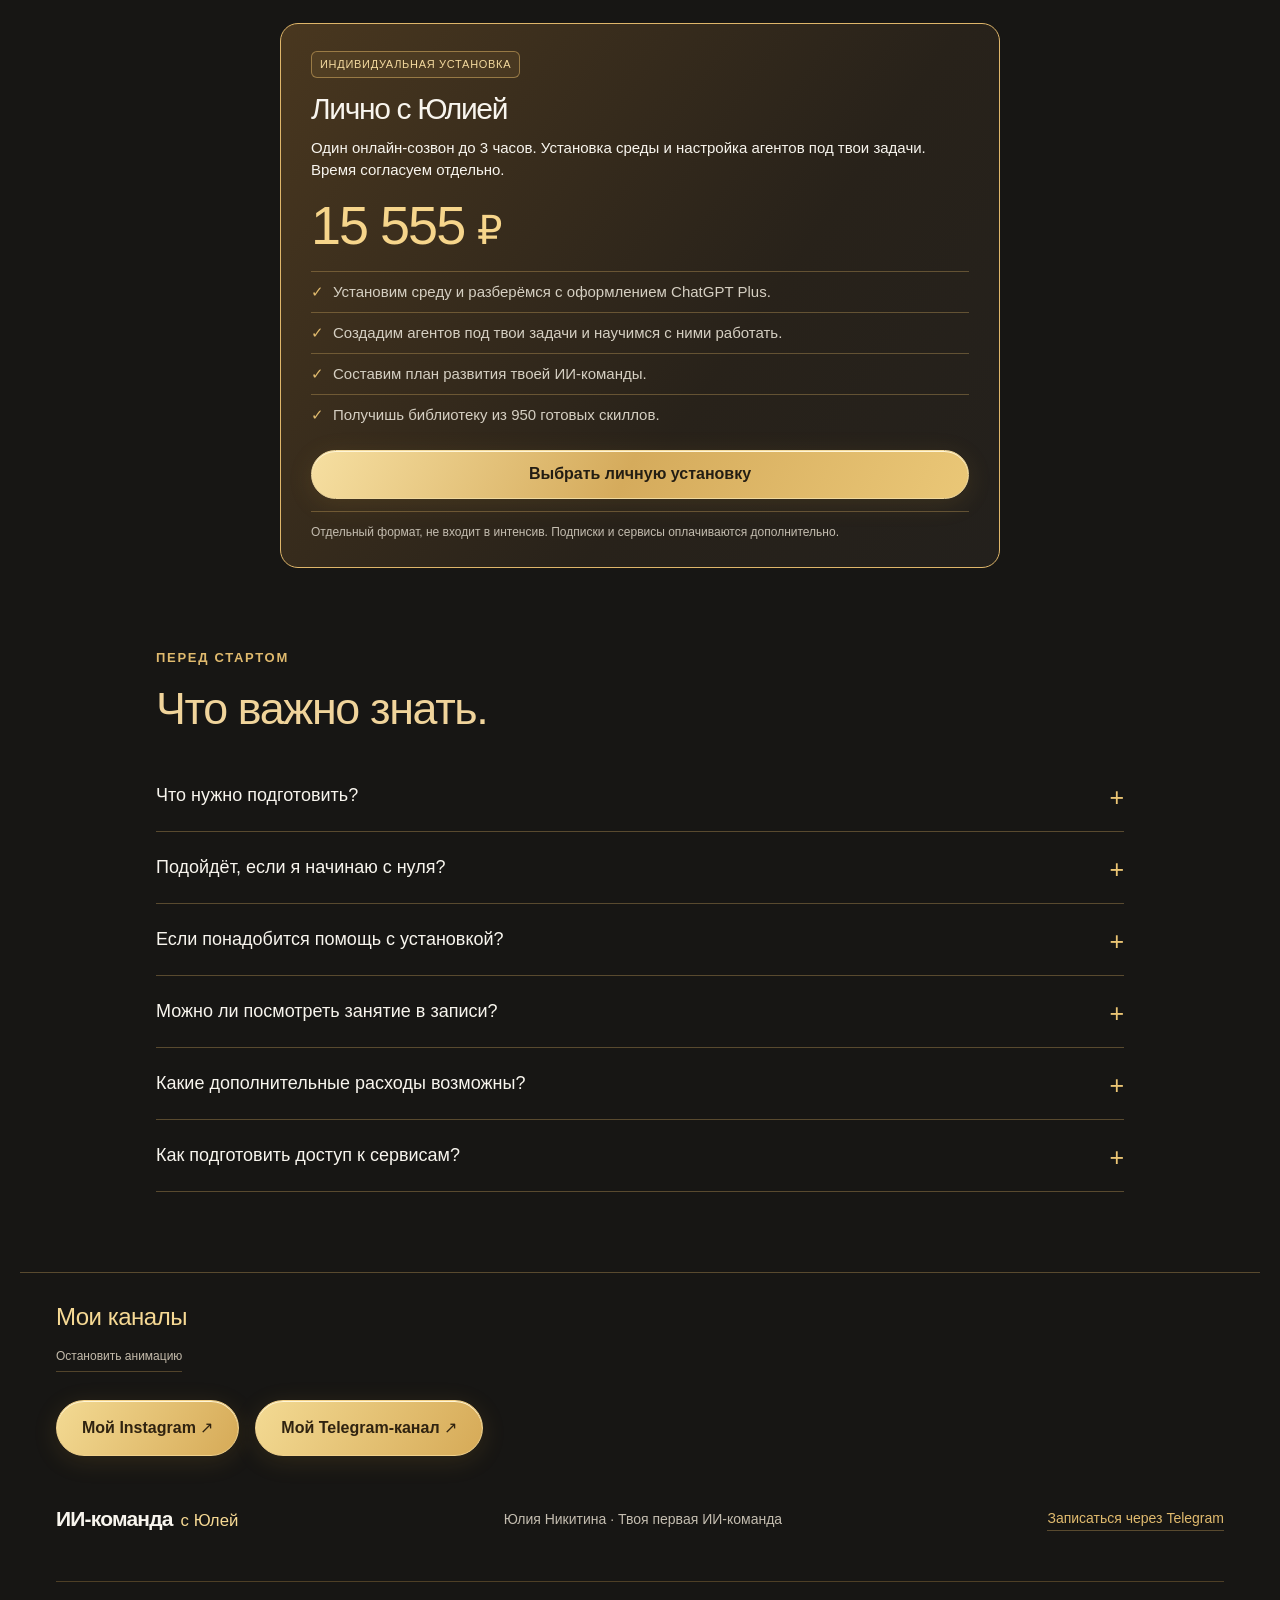
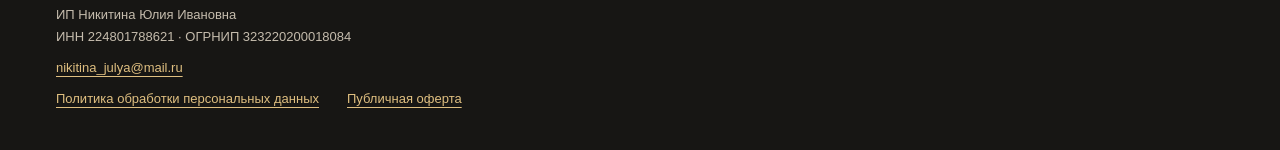
==== commit 49e2af22: "Compact participation cards for phone screens" ====
--- a/index.html
+++ b/index.html
@@ -18,7 +18,7 @@
 <meta name="theme-color" content="#171614">
 <link rel="preload" as="image" href="assets/yulia-black-gold-1254.webp" imagesrcset="assets/yulia-black-gold-640.webp 640w, assets/yulia-black-gold-960.webp 960w, assets/yulia-black-gold-1254.webp 1254w" imagesizes="(max-width: 820px) calc(100vw - 40px), 540px">
 <link rel="stylesheet" href="intensive-gold.css?v=20261125-cases-motion">
-<link rel="stylesheet" href="cases-motion.css?v=5-author-line">
+<link rel="stylesheet" href="cases-motion.css?v=6-compact-prices">
 </head>
 <body>
 <div class="ambient-motion" aria-hidden="true"><i></i><i></i><i></i><b></b></div>
@@ -61,11 +61,11 @@
 </section>
 <section class="wrap section join join-compact" id="join">
 <div class="price-card"><span class="price-label">ПРИНЯТЬ УЧАСТИЕ · ОНЛАЙН-ИНТЕНСИВ</span><div class="price-date"><strong>Онлайн · 26–27 ноября</strong><span>Начало в 21:00 по Барнаулу / 17:00 МСК</span></div><div class="price" style="margin-top:14px">9 999 <span>₽</span></div>
-<ul><li><strong>Пошаговый гайд-инструкция по настройке.</strong> Самостоятельная подготовка рабочего ИИ-пространства и поддержка техспециалистов в чате.</li><li>Создание своих агентов под задачи бизнеса, работы или блога.</li><li>Разбор принципов на примерах ассистента, контент-креатора и помощника по продажам.</li><li><strong>🎁 Подарок: библиотека из 950 готовых скиллов.</strong> Навыки и инструкции для маркетинга, продаж, контента, аналитики и рутины.</li></ul>
+<ul><li>Пошаговый гайд по настройке среды и помощь техспециалистов в чате.</li><li>Свои агенты под задачи бизнеса, работы или блога.</li><li>Практика на примерах ассистента, контент-креатора и помощника по продажам.</li><li><strong>В подарок — библиотека из 950 скиллов.</strong></li></ul>
 <a class="button" id="enroll" href="https://t.me/ai_komanda_intensive_bot?start=landing_price" target="_blank" rel="noopener noreferrer">Хочу на интенсив</a>
 <p class="muted">Доступна беспроцентная рассрочка. Условия — при оформлении.</p>
-<p class="price-note"><strong>Дополнительные расходы:</strong> ChatGPT Plus — $20 в месяц; при необходимости подтверждения телефона — виртуальный номер ориентировочно 300 ₽. Для регулярной самостоятельной оплаты можно оформить виртуальную карту за 2 990 ₽ на год. Альтернатива без покупки карты — оплачивать подписку через сторонние сервисы; их комиссия и итоговый курс зависят от выбранного сервиса.</p></div></section>
-<section class="wrap individual-option" id="individual" aria-label="Индивидуальная установка ИИ-агента"><div class="price-card"><span class="price-label">ПЕРСОНАЛЬНО С ЮЛИЕЙ · ОТДЕЛЬНЫЙ ФОРМАТ</span><h2>Хочешь настроить агента лично со мной?</h2><p class="individual-intro">Один индивидуальный онлайн-созвон до трёх часов: установка рабочей среды, создание и настройка агентов под твои задачи. Время согласуем с тобой отдельно.</p><div class="price">15 555 <span>₽</span></div><ul><li>Установим и проверим рабочую среду.</li><li>Помогу разобраться с оформлением и оплатой ChatGPT Plus.</li><li>Создадим и настроим агентов под твои конкретные задачи.</li><li>Научу работать с агентами и ставить им задачи.</li><li>Составим план следующих агентов под твои процессы.</li><li>Получишь библиотеку из 950 готовых скиллов.</li></ul><a class="button" href="https://ai-komanda-s-yuley.ai-komanda-worker.workers.dev/pay?format=individual" target="_blank" rel="noopener noreferrer">Выбрать индивидуальную установку · 15 555 ₽</a><p class="price-note">Индивидуальная установка оплачивается отдельно от группового интенсива. Подписки и сторонние сервисы оплачиваются дополнительно.</p></div></section>
+<details class="price-expenses"><summary>Подписки и сервисы оплачиваются отдельно</summary><p>ChatGPT Plus — $20 в месяц; при необходимости подтверждения телефона — виртуальный номер ориентировочно 300 ₽. Для регулярной самостоятельной оплаты можно оформить виртуальную карту за 2 990 ₽ на год. Альтернатива без покупки карты — оплачивать подписку через сторонние сервисы; их комиссия и итоговый курс зависят от выбранного сервиса.</p></details></div></section>
+<section class="wrap individual-option" id="individual" aria-label="Индивидуальная установка ИИ-агента"><div class="price-card"><span class="price-label">ИНДИВИДУАЛЬНАЯ УСТАНОВКА</span><h2>Лично с Юлией</h2><p class="individual-intro">Один онлайн-созвон до 3 часов. Установка среды и настройка агентов под твои задачи. Время согласуем отдельно.</p><div class="price">15 555 <span>₽</span></div><ul><li>Установим среду и разберёмся с оформлением ChatGPT Plus.</li><li>Создадим агентов под твои задачи и научимся с ними работать.</li><li>Составим план развития твоей ИИ-команды.</li><li>Получишь библиотеку из 950 готовых скиллов.</li></ul><a class="button" href="https://ai-komanda-s-yuley.ai-komanda-worker.workers.dev/pay?format=individual" target="_blank" rel="noopener noreferrer">Выбрать личную установку</a><p class="price-note">Отдельный формат, не входит в интенсив. Подписки и сервисы оплачиваются дополнительно.</p></div></section>
 <section class="wrap faq" id="prepare"><div class="eyebrow">ПЕРЕД СТАРТОМ</div><h2>Что важно знать.</h2>
 <details><summary>Что нужно подготовить?</summary><p>Ноутбук на Windows или Mac, зарядку, стабильный интернет, Telegram и доступ к своей почте. Заранее предоставим гайд с требованиями к устройствам и подготовкой к интенсиву. Установку пройдём вместе.</p></details>
 <details><summary>Подойдёт, если я начинаю с нуля?</summary><p>Да. Программировать не нужно: показываем каждый шаг на понятных примерах, а ты создаёшь своих агентов под реальные задачи.</p></details>
--- a/cases-motion.css
+++ b/cases-motion.css
@@ -20,3 +20,15 @@
 .hero-portrait figcaption strong{display:block;font-size:23px!important;color:#eee5d6!important}.hero-portrait figcaption .speaker-description{font-size:14px;line-height:1.5;color:#bfb29a!important;margin:7px 0 0!important}
 @media(max-width:1000px){.cases-track{grid-auto-columns:calc((100% - 48px)/3)}}
 @media(max-width:700px){.cases-track{grid-auto-columns:78%;gap:24px}.case-open{min-height:360px;padding:40px 32px 34px}.cases-track .case-avatar{width:108px;height:122px}.case-card h3{font-size:23px}.cases-track .case-role{font-size:13px}.case-open-label{font-size:13px}.case-dialog .case-avatar{width:78px;height:88px;border-radius:50%}.hero-portrait figcaption{padding:4px 0 18px!important;margin-bottom:24px}}
+/* Compact participation cards keep each decision together on a phone. */
+#join .price-card,#individual .price-card{max-width:720px;padding:26px 30px;box-shadow:none;border-radius:18px}
+#join .price-label,#individual .price-label{font-size:11px;line-height:1.4;letter-spacing:.7px;padding:5px 8px}
+#join .price-date{margin-top:16px;gap:4px 14px}#join .price-date strong{font-size:22px}#join .price-date span{font-size:13px}
+#join .price,#individual .price{font-size:54px;line-height:1.1;margin:14px 0!important;letter-spacing:-2px}
+#join .price-card ul,#individual .price-card ul{margin:16px 0}
+#join .price-card li,#individual .price-card li{padding:9px 0 9px 22px;font-size:15px;line-height:1.45}
+#join .price-card .button,#individual .price-card .button{min-height:48px;padding:12px 16px;font-size:16px}
+#join .muted,#individual .price-note{font-size:12px;line-height:1.45;margin:12px 0 0;padding-top:12px}
+#individual h2{font-size:30px;line-height:1.15;margin:14px 0 10px}#individual .individual-intro{font-size:15px;line-height:1.5;margin:0}
+.price-expenses{margin-top:12px;border-top:1px solid #c9a15c44;padding-top:12px}.price-expenses summary{font-size:12px;line-height:1.45;padding:0;color:#c9ba9e;cursor:pointer;letter-spacing:0}.price-expenses p{font-size:13px;line-height:1.6;margin:12px 0 0;color:#c9ba9e}
+@media(max-width:480px){#join{padding-top:30px}#individual{padding-top:20px}#join .price-card,#individual .price-card{padding:20px 18px;border-radius:16px}#join .price-date{margin-top:12px}#join .price-date strong{font-size:21px}#join .price-date span{font-size:12px;margin-top:4px}#join .price,#individual .price{font-size:48px;margin:12px 0!important}#join .price-card li,#individual .price-card li{font-size:14px;padding:8px 0 8px 20px}#individual h2{font-size:27px}#individual .individual-intro{font-size:14px}#join .price-card ul,#individual .price-card ul{margin:12px 0}}
